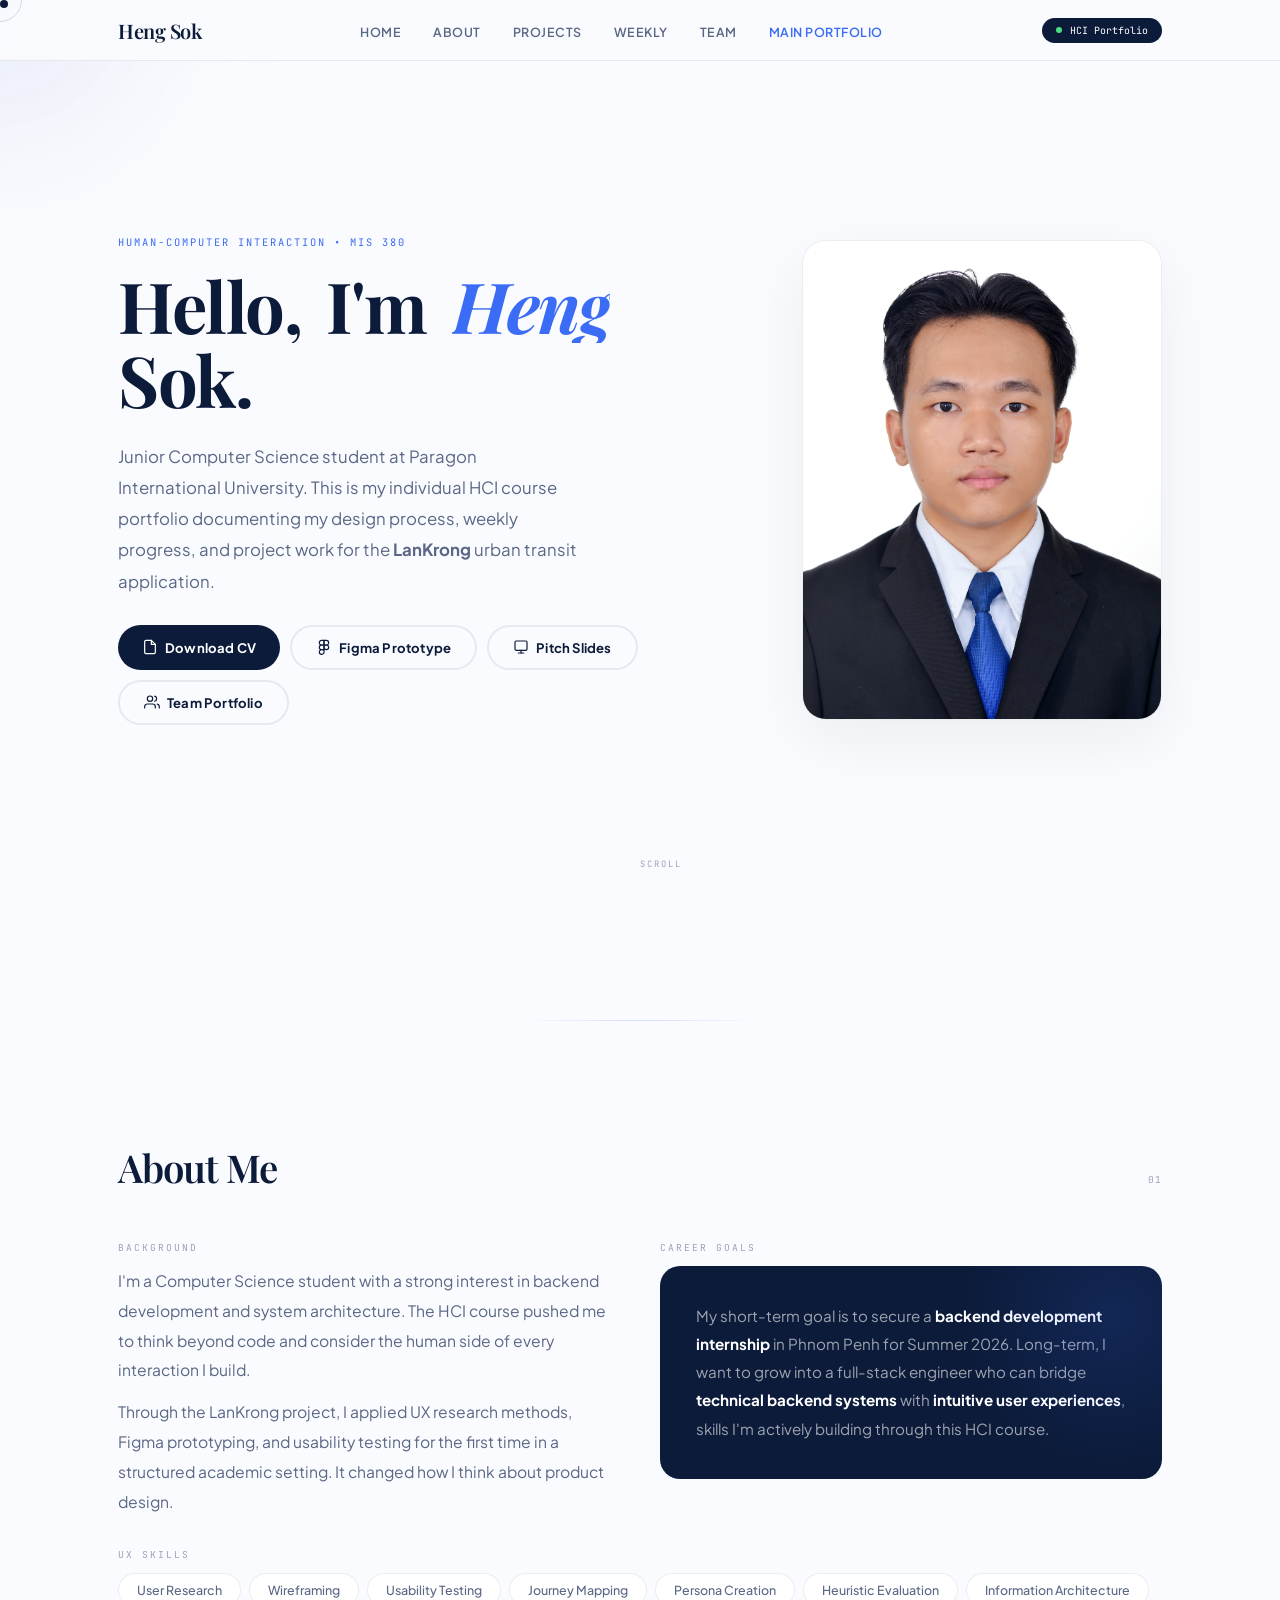
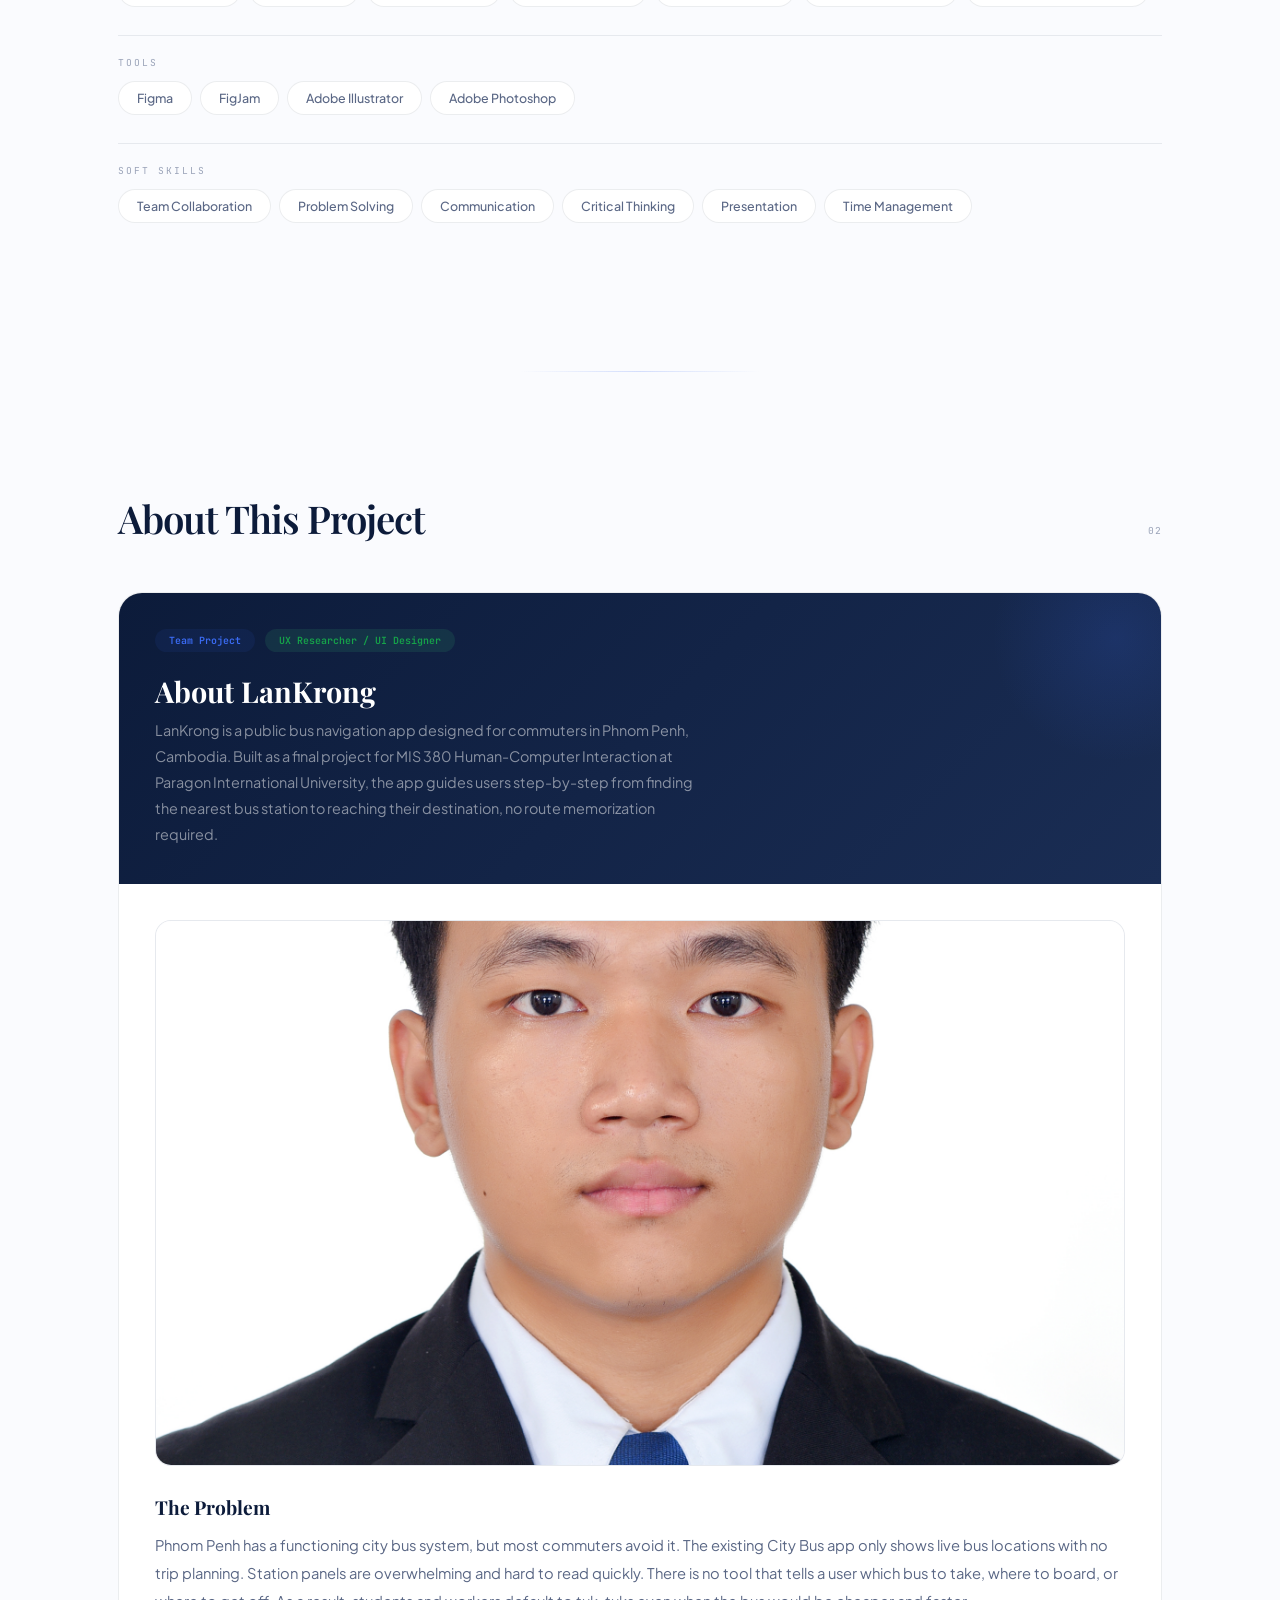
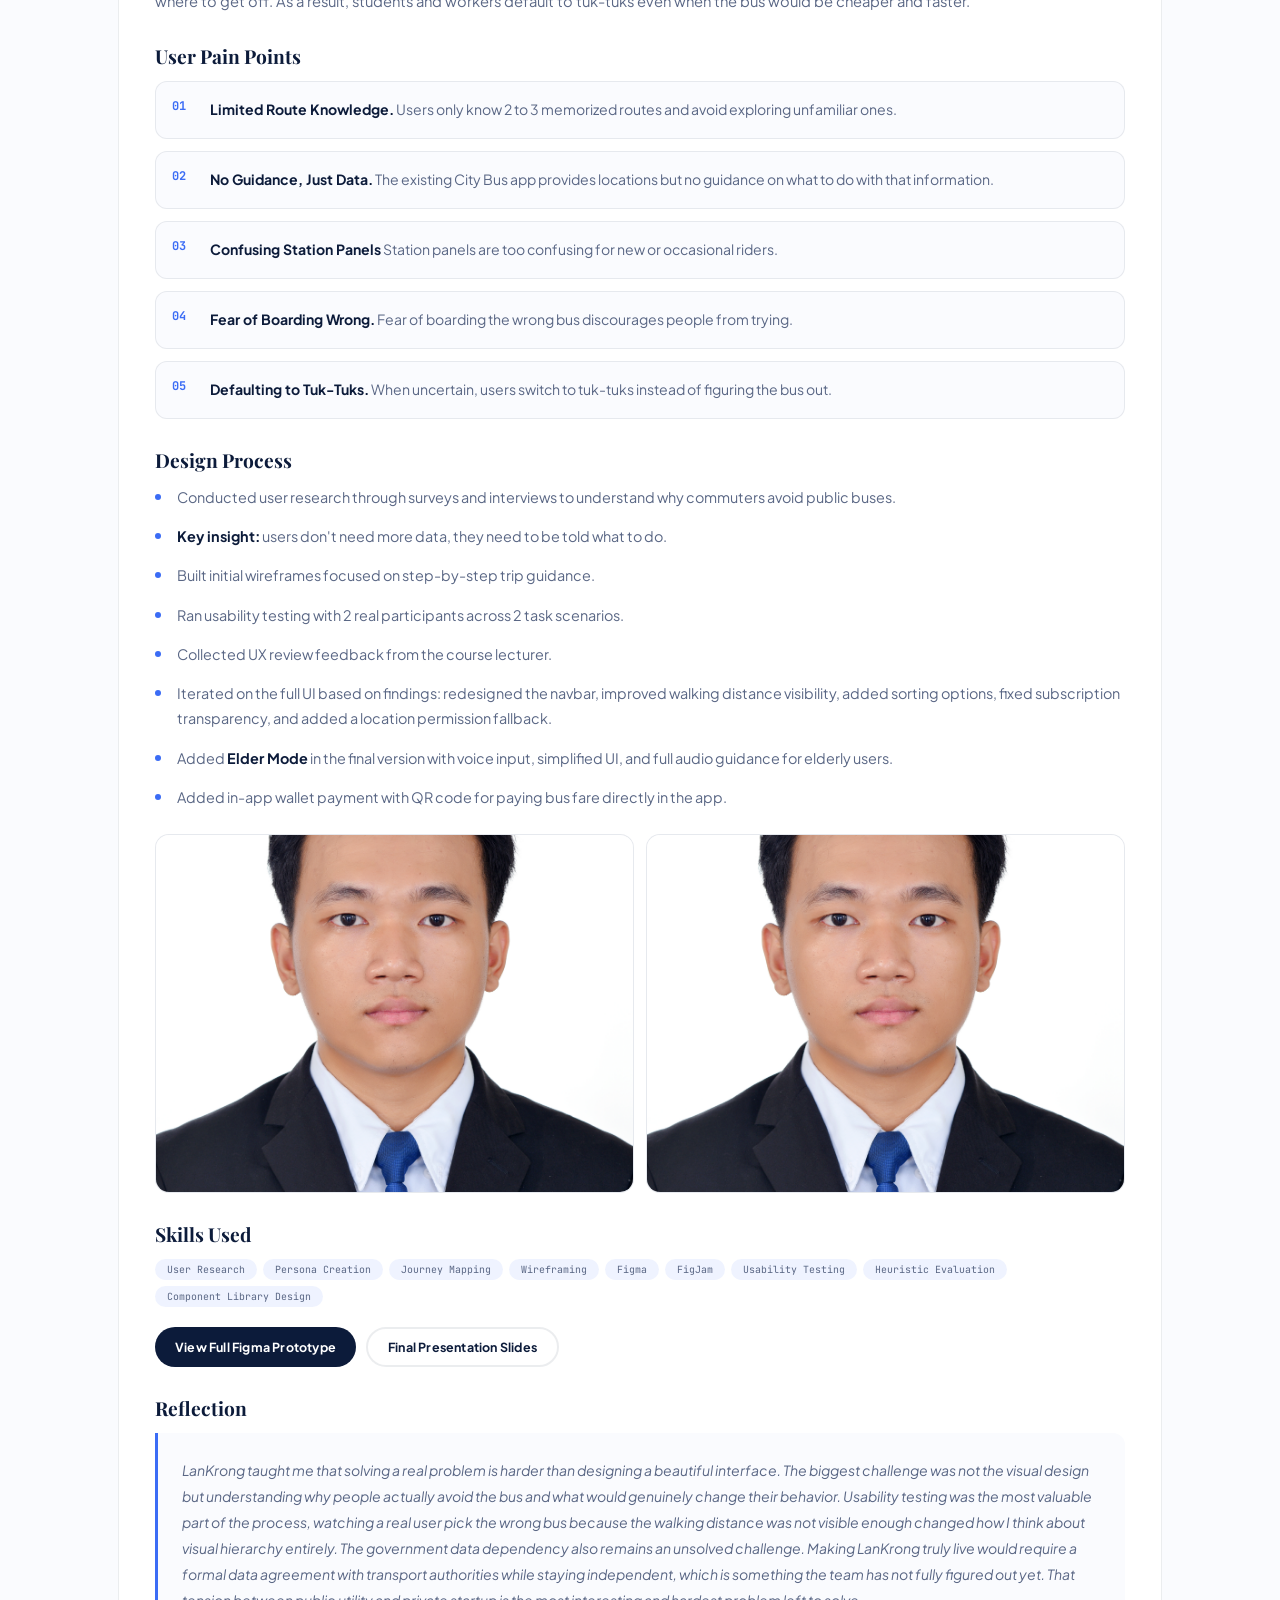
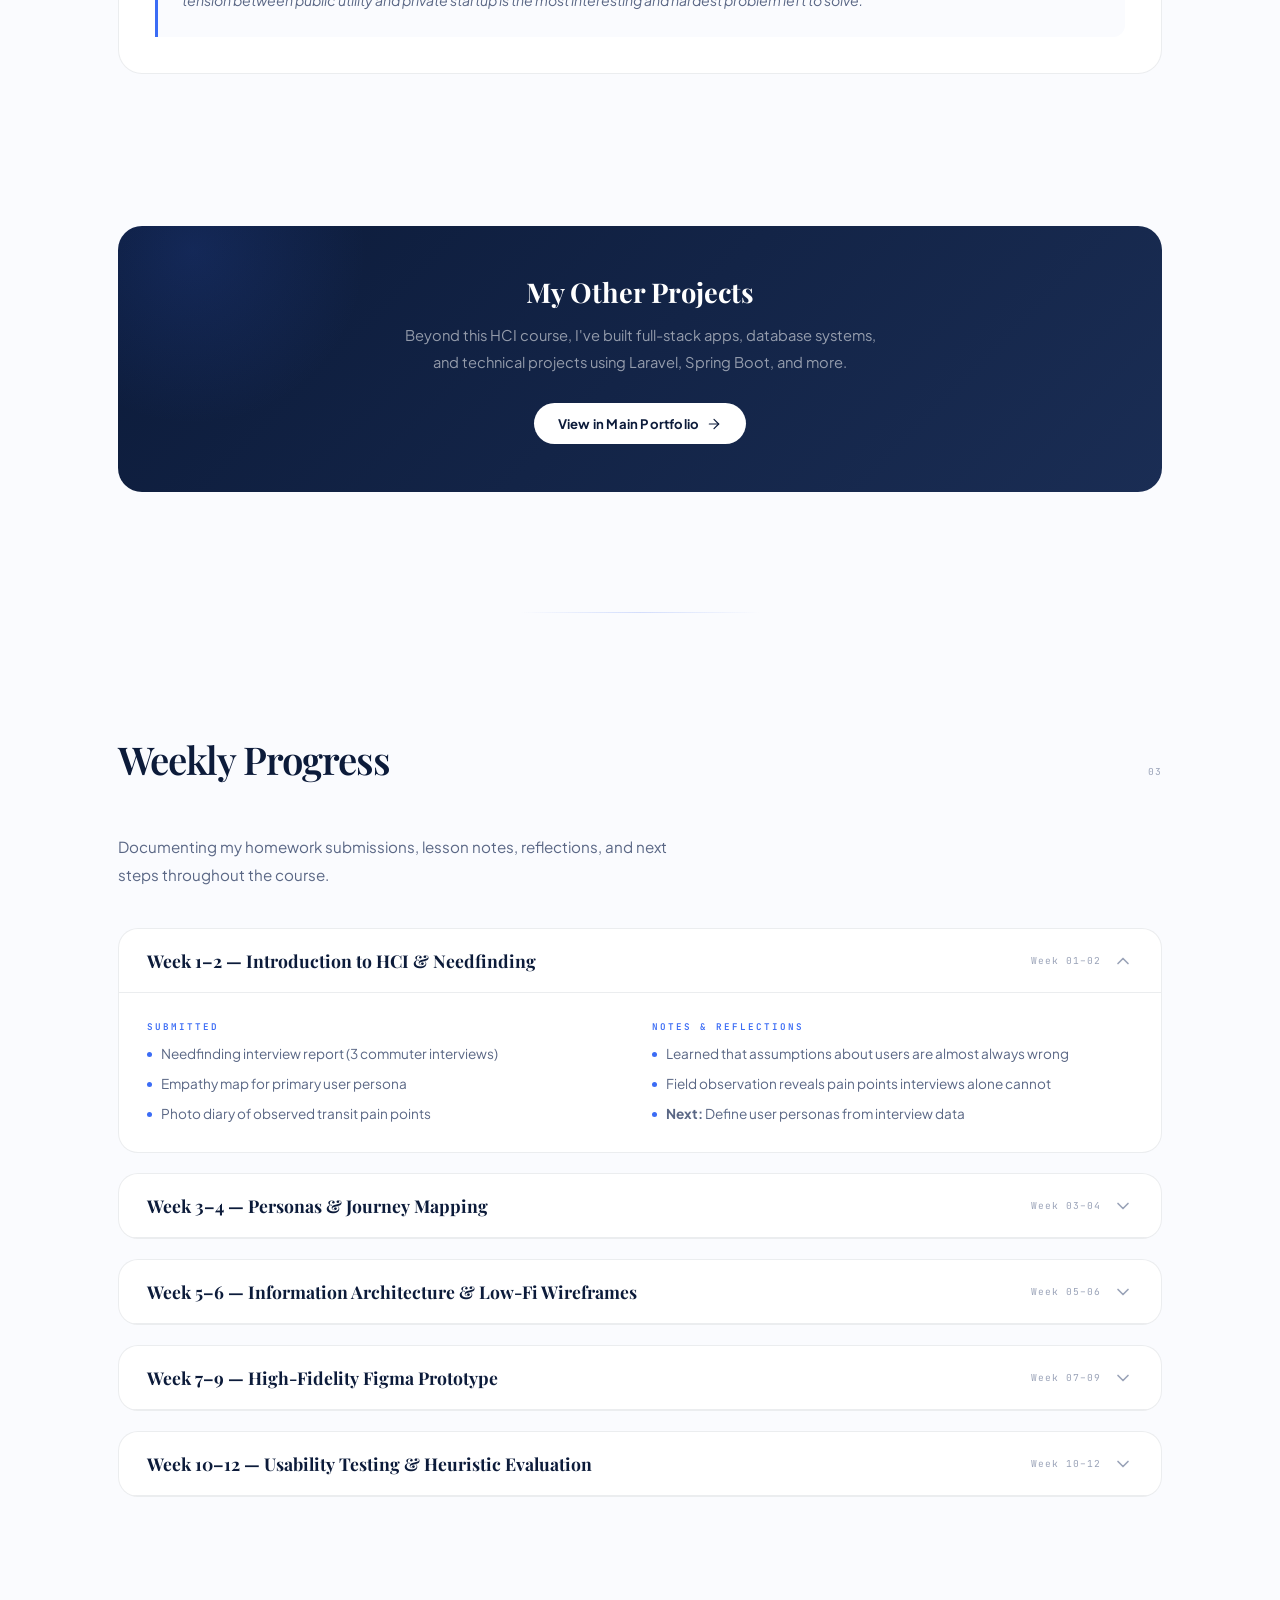
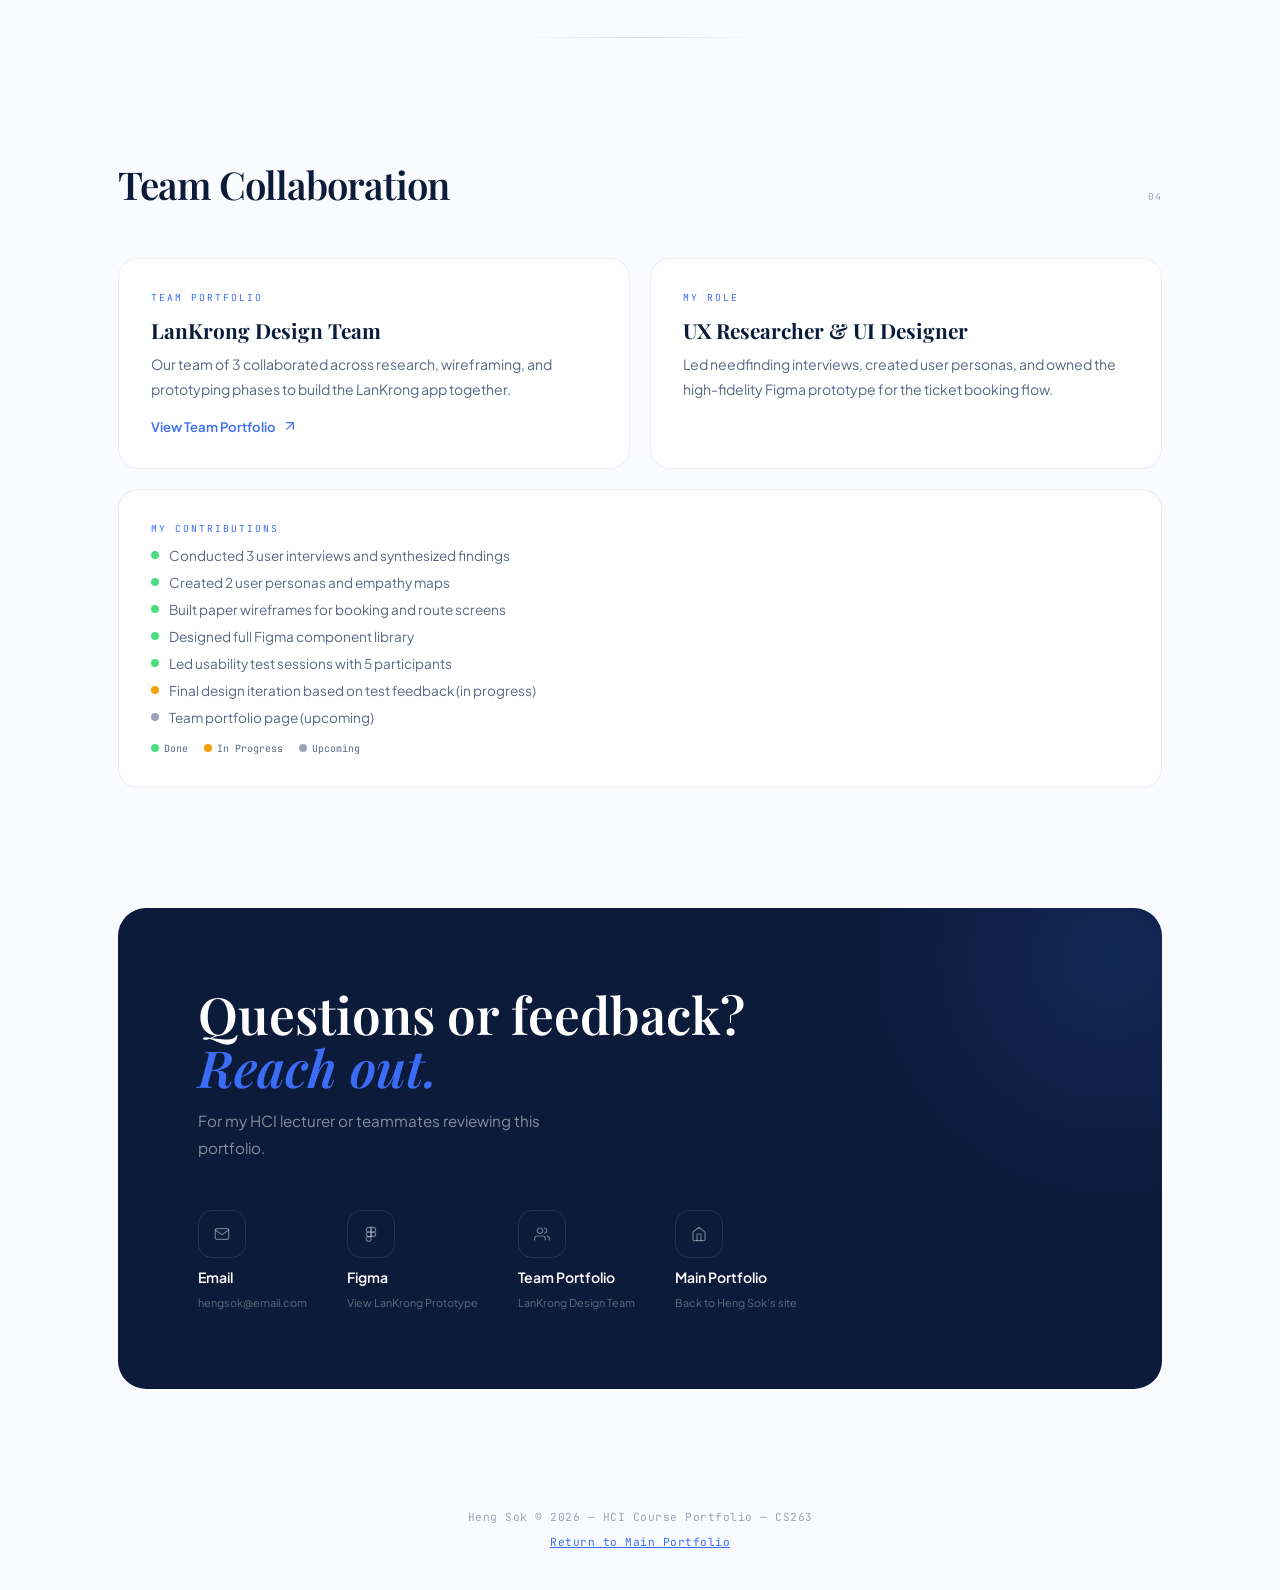
==== hci.html @ 817a111f "upgrade hci" ====
<!DOCTYPE html>
<html lang="en">
<head>
  <meta charset="UTF-8">
  <meta name="viewport" content="width=device-width, initial-scale=1.0">
  <title>HCI Portfolio - Heng Sok</title>
  <link href="https://fonts.googleapis.com/css2?family=Plus+Jakarta+Sans:ital,wght@0,300;0,400;0,500;0,600;0,700;0,800&family=Playfair+Display:ital,wght@0,400;0,500;0,600;0,700;1,400;1,500&family=JetBrains+Mono:wght@400;500&display=swap" rel="stylesheet">
  <link rel="stylesheet" href="style.css">
</head>
<body>

  <div class="cur" id="cur"></div>
  <div class="cur-r" id="ring"></div>
  <div class="orb" id="orb"></div>
  <div class="orb2" id="orb2"></div>
  <div class="prog" id="prog"></div>

  <nav id="nav">
    <div class="nav-inner">
      <a href="index.html" class="logo">Heng Sok</a>
      <ul class="nav-links">
        <li><a href="#hci-home">Home</a></li>
        <li><a href="#hci-about">About</a></li>
        <li><a href="#hci-projects">Projects</a></li>
        <li><a href="#hci-weekly">Weekly</a></li>
        <li><a href="#hci-team">Team</a></li>
        <li><a href="index.html" style="color:var(--blue)">Main Portfolio</a></li>
      </ul>
      <div class="nav-badge"><span class="nav-dot"></span>HCI Portfolio</div>
    </div>
  </nav>

  <div class="wrap">

    <!-- HOME -->
    <section class="hero" id="hci-home">
      <div class="hero-grid">
        <div>
          <div class="hero-pre"><span>Human-Computer Interaction &bull; MIS 380</span></div>
          <h1>
            <span class="w"><span>Hello,</span></span>
            <span class="w"><span>I'm</span></span>
            <span class="w"><span class="it">Heng</span></span>
            <span class="w"><span>Sok.</span></span>
          </h1>
          <p class="hero-desc">Junior Computer Science student at Paragon International University. This is my individual HCI course portfolio documenting my design process, weekly progress, and project work for the <strong>LanKrong</strong> urban transit application.</p>
          <div class="hci-hero-links">
            <a href="#" class="hci-link-btn hci-link-primary">
              <svg class="ic" viewBox="0 0 24 24"><path d="M14 2H6a2 2 0 00-2 2v16a2 2 0 002 2h12a2 2 0 002-2V8z"/><polyline points="14 2 14 8 20 8"/></svg>
              Download CV
            </a>
            <a href="https://www.figma.com/proto/M7PWuujDWmrPYKmBRuJe3l/Official-Bus-App-Final?node-id=8051-1288" target="_blank" class="hci-link-btn hci-link-secondary">
              <svg class="ic" viewBox="0 0 24 24"><path d="M5 5.5A3.5 3.5 0 0 1 8.5 2H12v7H8.5A3.5 3.5 0 0 1 5 5.5z"/><path d="M12 2h3.5a3.5 3.5 0 1 1 0 7H12V2z"/><path d="M12 12.5a3.5 3.5 0 1 1 7 0 3.5 3.5 0 1 1-7 0z"/><path d="M5 19.5A3.5 3.5 0 0 1 8.5 16H12v3.5a3.5 3.5 0 1 1-7 0z"/><path d="M5 12.5A3.5 3.5 0 0 1 8.5 9H12v7H8.5A3.5 3.5 0 0 1 5 12.5z"/></svg>
              Figma Prototype
            </a>
            <a href="https://canva.link/axgbgduuzl71n3y" target="_blank" class="hci-link-btn hci-link-secondary">
              <svg class="ic" viewBox="0 0 24 24"><rect x="3" y="3" width="18" height="14" rx="2"/><path d="M8 21h8"/><path d="M12 17v4"/></svg>
              Pitch Slides
            </a>
            <a href="https://app.notion.com/p/Team-Portfolio-LanKrong-Group-6-4a342ea7930182a097a70139fb93da57?source=copy_link" target="_blank" class="hci-link-btn hci-link-secondary">
              <svg class="ic" viewBox="0 0 24 24"><path d="M17 21v-2a4 4 0 00-4-4H5a4 4 0 00-4 4v2"/><circle cx="9" cy="7" r="4"/><path d="M23 21v-2a4 4 0 00-3-3.87"/><path d="M16 3.13a4 4 0 010 7.75"/></svg>
              Team Portfolio
            </a>
          </div>
        </div>
        <div class="hero-photo">
          <img src="images/profile.jpg" alt="Heng Sok" class="photo-fit">
        </div>
      </div>
      <div class="scroll-cue"><div class="scroll-arrow"></div><span>scroll</span></div>
    </section>

    <div class="spacer"></div><div class="glow-divider"></div><div class="spacer"></div>

    <!-- ABOUT ME -->
    <section id="hci-about">
      <div class="s-head reveal"><h2>About Me</h2><span class="n">01</span></div>

      <div style="display:grid;grid-template-columns:1fr 1fr;gap:40px;margin-bottom:32px">
        <div class="reveal">
          <div class="hci-skill-label">Background</div>
          <p style="font-size:0.98rem;color:var(--mid);line-height:1.9;margin-bottom:12px">I'm a Computer Science student with a strong interest in backend development and system architecture. The HCI course pushed me to think beyond code and consider the human side of every interaction I build.</p>
          <p style="font-size:0.98rem;color:var(--mid);line-height:1.9">Through the LanKrong project, I applied UX research methods, Figma prototyping, and usability testing for the first time in a structured academic setting. It changed how I think about product design.</p>
        </div>
        <div class="reveal reveal-d1">
          <div class="hci-skill-label">Career Goals</div>
          <div class="goal-card">
            <p>My short-term goal is to secure a <strong>backend development internship</strong> in Phnom Penh for Summer 2026. Long-term, I want to grow into a full-stack engineer who can bridge <strong>technical backend systems</strong> with <strong>intuitive user experiences</strong>, skills I'm actively building through this HCI course.</p>
          </div>
        </div>
      </div>

      <div class="reveal">
        <div class="hci-skill-group">
          <div class="hci-skill-label">UX Skills</div>
          <div class="hci-skill-pills">
            <span class="hci-pill">User Research</span>
            <span class="hci-pill">Wireframing</span>
            <span class="hci-pill">Usability Testing</span>
            <span class="hci-pill">Journey Mapping</span>
            <span class="hci-pill">Persona Creation</span>
            <span class="hci-pill">Heuristic Evaluation</span>
            <span class="hci-pill">Information Architecture</span>
          </div>
        </div>
        <div style="height:1px;background:var(--line);margin:20px 0"></div>
        <div class="hci-skill-group">
          <div class="hci-skill-label">Tools</div>
          <div class="hci-skill-pills">
            <span class="hci-pill">Figma</span>
            <span class="hci-pill">FigJam</span>
            <span class="hci-pill">Adobe Illustrator</span>
            <span class="hci-pill">Adobe Photoshop</span>
          </div>
        </div>
        <div style="height:1px;background:var(--line);margin:20px 0"></div>
        <div class="hci-skill-group">
          <div class="hci-skill-label">Soft Skills</div>
          <div class="hci-skill-pills">
            <span class="hci-pill">Team Collaboration</span>
            <span class="hci-pill">Problem Solving</span>
            <span class="hci-pill">Communication</span>
            <span class="hci-pill">Critical Thinking</span>
            <span class="hci-pill">Presentation</span>
            <span class="hci-pill">Time Management</span>
          </div>
        </div>
      </div>
    </section>

    <div class="spacer"></div><div class="glow-divider"></div><div class="spacer"></div>

    <!-- PROJECTS -->
    <section id="hci-projects">
      <div class="s-head reveal"><h2>About This Project</h2><span class="n">02</span></div>

      <div class="proj-hci reveal">
        <div class="proj-hci-header">
          <div class="proj-hci-meta">
            <span class="proj-hci-tag tag-type">Team Project</span>
            <span class="proj-hci-tag tag-role">UX Researcher / UI Designer</span>
          </div>
          <h3 class="proj-hci-title">About LanKrong</h3>
          <p class="proj-hci-sub">LanKrong is a public bus navigation app designed for commuters in Phnom Penh, Cambodia. Built as a final project for MIS 380 Human-Computer Interaction at Paragon International University, the app guides users step-by-step from finding the nearest bus station to reaching their destination, no route memorization required.</p>
        </div>

        <div class="proj-hci-body">

          <div class="proj-hci-figma" data-tilt>
            <img src="images/profile.jpg" alt="LanKrong Figma Prototype" class="photo-fit">
          </div>

          <h4 class="proj-hci-h4">The Problem</h4>
          <p class="proj-hci-desc">Phnom Penh has a functioning city bus system, but most commuters avoid it. The existing City Bus app only shows live bus locations with no trip planning. Station panels are overwhelming and hard to read quickly. There is no tool that tells a user which bus to take, where to board, or where to get off. As a result, students and workers default to tuk-tuks even when the bus would be cheaper and faster.</p>

          <h4 class="proj-hci-h4">User Pain Points</h4>
          <div class="pain-point-list">
            <div class="pain-point">
              <span class="pain-point-num">01</span>
              <p><strong>Limited Route Knowledge.</strong> Users only know 2 to 3 memorized routes and avoid exploring unfamiliar ones.</p>
            </div>
            <div class="pain-point">
              <span class="pain-point-num">02</span>
              <p><strong>No Guidance, Just Data.</strong> The existing City Bus app provides locations but no guidance on what to do with that information.</p>
            </div>
            <div class="pain-point">
              <span class="pain-point-num">03</span>
              <p><strong>Confusing Station Panels</strong> Station panels are too confusing for new or occasional riders.</p>
            </div>
            <div class="pain-point">
              <span class="pain-point-num">04</span>
              <p><strong>Fear of Boarding Wrong.</strong> Fear of boarding the wrong bus discourages people from trying.</p>
            </div>
            <div class="pain-point">
              <span class="pain-point-num">05</span>
              <p><strong>Defaulting to Tuk-Tuks.</strong> When uncertain, users switch to tuk-tuks instead of figuring the bus out.</p>
            </div>
          </div>

          <h4 class="proj-hci-h4">Design Process</h4>
          <ul class="process-list">
            <li>Conducted user research through surveys and interviews to understand why commuters avoid public buses.</li>
            <li><strong>Key insight:</strong> users don't need more data, they need to be told what to do.</li>
            <li>Built initial wireframes focused on step-by-step trip guidance.</li>
            <li>Ran usability testing with 2 real participants across 2 task scenarios.</li>
            <li>Collected UX review feedback from the course lecturer.</li>
            <li>Iterated on the full UI based on findings: redesigned the navbar, improved walking distance visibility, added sorting options, fixed subscription transparency, and added a location permission fallback.</li>
            <li>Added <strong>Elder Mode</strong> in the final version with voice input, simplified UI, and full audio guidance for elderly users.</li>
            <li>Added in-app wallet payment with QR code for paying bus fare directly in the app.</li>
          </ul>

          <div class="proj-img-grid">
            <div class="proj-img-box" data-tilt>
              <img src="images/profile.jpg" alt="Wireframe sketches" class="photo-fit">
            </div>
            <div class="proj-img-box" data-tilt>
              <img src="images/profile.jpg" alt="Usability testing session" class="photo-fit">
            </div>
          </div>

          <h4 class="proj-hci-h4">Skills Used</h4>
          <div class="proj-hci-skills">
            <span class="proj-hci-skill">User Research</span>
            <span class="proj-hci-skill">Persona Creation</span>
            <span class="proj-hci-skill">Journey Mapping</span>
            <span class="proj-hci-skill">Wireframing</span>
            <span class="proj-hci-skill">Figma</span>
            <span class="proj-hci-skill">FigJam</span>
            <span class="proj-hci-skill">Usability Testing</span>
            <span class="proj-hci-skill">Heuristic Evaluation</span>
            <span class="proj-hci-skill">Component Library Design</span>
          </div>

          <div style="display:flex;gap:10px;margin-bottom:24px">
            <a href="https://www.figma.com/proto/M7PWuujDWmrPYKmBRuJe3l/Official-Bus-App-Final?node-id=8051-1288" target="_blank" class="hci-link-btn hci-link-primary hci-link-small">View Full Figma Prototype</a>
            <a href="https://www.canva.com/design/DAHRBZ5xpRo/l2X6SIDTZW6U62cYfmMo3Q/edit" target="_blank" class="hci-link-btn hci-link-secondary hci-link-small">Final Presentation Slides</a>
          </div>

          <h4 class="proj-hci-h4">Reflection</h4>
          <div class="reflection-block">
            LanKrong taught me that solving a real problem is harder than designing a beautiful interface. The biggest challenge was not the visual design but understanding why people actually avoid the bus and what would genuinely change their behavior. Usability testing was the most valuable part of the process, watching a real user pick the wrong bus because the walking distance was not visible enough changed how I think about visual hierarchy entirely. The government data dependency also remains an unsolved challenge. Making LanKrong truly live would require a formal data agreement with transport authorities while staying independent, which is something the team has not fully figured out yet. That tension between public utility and private startup is the most interesting and hardest problem left to solve.
          </div>

        </div>
      </div>
    </section>

    <div class="spacer"></div>

    <!-- OTHER PROJECTS -->
    <div class="other-proj-card reveal">
      <h3>My Other Projects</h3>
      <p>Beyond this HCI course, I've built full-stack apps, database systems, and technical projects using Laravel, Spring Boot, and more.</p>
      <a href="index.html#projects" class="hci-link-btn hci-link-primary" style="background:#fff;color:var(--navy)">
        View in Main Portfolio
        <svg class="ic" viewBox="0 0 24 24"><line x1="5" y1="12" x2="19" y2="12"/><polyline points="12 5 19 12 12 19"/></svg>
      </a>
    </div>

    <div class="spacer"></div><div class="glow-divider"></div><div class="spacer"></div>

    <!-- WEEKLY PROGRESS -->
    <section id="hci-weekly">
      <div class="s-head reveal"><h2>Weekly Progress</h2><span class="n">03</span></div>
      <p class="reveal" style="font-size:0.95rem;color:var(--mid);margin-bottom:40px;max-width:560px;line-height:1.8">Documenting my homework submissions, lesson notes, reflections, and next steps throughout the course.</p>

      <div class="reveal">

        <div class="week-block open">
          <div class="week-header" onclick="toggleWeek(this)">
            <h4>Week 1&ndash;2 &mdash; Introduction to HCI & Needfinding</h4>
            <div style="display:flex;align-items:center;gap:12px">
              <span class="week-date">Week 01&ndash;02</span>
              <svg class="week-arrow" viewBox="0 0 24 24"><polyline points="6 9 12 15 18 9"/></svg>
            </div>
          </div>
          <div class="week-body">
            <div class="week-col">
              <div class="week-col-label">Submitted</div>
              <ul>
                <li>Needfinding interview report (3 commuter interviews)</li>
                <li>Empathy map for primary user persona</li>
                <li>Photo diary of observed transit pain points</li>
              </ul>
            </div>
            <div class="week-col">
              <div class="week-col-label">Notes & Reflections</div>
              <ul>
                <li>Learned that assumptions about users are almost always wrong</li>
                <li>Field observation reveals pain points interviews alone cannot</li>
                <li><strong>Next:</strong> Define user personas from interview data</li>
              </ul>
            </div>
          </div>
        </div>

        <div class="week-block">
          <div class="week-header" onclick="toggleWeek(this)">
            <h4>Week 3&ndash;4 &mdash; Personas & Journey Mapping</h4>
            <div style="display:flex;align-items:center;gap:12px">
              <span class="week-date">Week 03&ndash;04</span>
              <svg class="week-arrow" viewBox="0 0 24 24"><polyline points="6 9 12 15 18 9"/></svg>
            </div>
          </div>
          <div class="week-body">
            <div class="week-col">
              <div class="week-col-label">Submitted</div>
              <ul>
                <li>Two detailed user personas with goals and frustrations</li>
                <li>Customer journey map for primary persona</li>
                <li>Problem statement document</li>
              </ul>
            </div>
            <div class="week-col">
              <div class="week-col-label">Notes & Reflections</div>
              <ul>
                <li>Journey maps reveal emotional highs and lows we normally skip over</li>
                <li>Writing a clear problem statement forced me to narrow scope</li>
                <li><strong>Next:</strong> Begin information architecture and sitemap</li>
              </ul>
            </div>
          </div>
        </div>

        <div class="week-block">
          <div class="week-header" onclick="toggleWeek(this)">
            <h4>Week 5&ndash;6 &mdash; Information Architecture & Low-Fi Wireframes</h4>
            <div style="display:flex;align-items:center;gap:12px">
              <span class="week-date">Week 05&ndash;06</span>
              <svg class="week-arrow" viewBox="0 0 24 24"><polyline points="6 9 12 15 18 9"/></svg>
            </div>
          </div>
          <div class="week-body">
            <div class="week-col">
              <div class="week-col-label">Submitted</div>
              <ul>
                <li>App sitemap and navigation structure</li>
                <li>Paper wireframes for 6 key screens</li>
                <li>Annotated wireframe walkthrough document</li>
              </ul>
            </div>
            <div class="week-col">
              <div class="week-col-label">Notes & Reflections</div>
              <ul>
                <li>Paper wireframes are faster to iterate than digital, do this first</li>
                <li>Navigation depth beyond 3 levels confused test participants</li>
                <li><strong>Question:</strong> How do we decide when low-fi is ready for high-fi?</li>
                <li><strong>Next:</strong> Transfer to Figma and build component library</li>
              </ul>
            </div>
          </div>
        </div>

        <div class="week-block">
          <div class="week-header" onclick="toggleWeek(this)">
            <h4>Week 7&ndash;9 &mdash; High-Fidelity Figma Prototype</h4>
            <div style="display:flex;align-items:center;gap:12px">
              <span class="week-date">Week 07&ndash;09</span>
              <svg class="week-arrow" viewBox="0 0 24 24"><polyline points="6 9 12 15 18 9"/></svg>
            </div>
          </div>
          <div class="week-body">
            <div class="week-col">
              <div class="week-col-label">Submitted</div>
              <ul>
                <li>Full Figma component library (buttons, inputs, cards, nav)</li>
                <li>High-fidelity prototype with interactive flows</li>
                <li>Design token documentation (colors, typography, spacing)</li>
              </ul>
            </div>
            <div class="week-col">
              <div class="week-col-label">Notes & Reflections</div>
              <ul>
                <li>Consistent spacing using an 8pt grid made everything cleaner</li>
                <li>Auto layout in Figma saved hours of manual resizing</li>
                <li>Accessibility contrast ratios matter more than I initially thought</li>
                <li><strong>Next:</strong> Recruit participants for usability testing</li>
              </ul>
            </div>
          </div>
        </div>

        <div class="week-block">
          <div class="week-header" onclick="toggleWeek(this)">
            <h4>Week 10&ndash;12 &mdash; Usability Testing & Heuristic Evaluation</h4>
            <div style="display:flex;align-items:center;gap:12px">
              <span class="week-date">Week 10&ndash;12</span>
              <svg class="week-arrow" viewBox="0 0 24 24"><polyline points="6 9 12 15 18 9"/></svg>
            </div>
          </div>
          <div class="week-body">
            <div class="week-col">
              <div class="week-col-label">Submitted</div>
              <ul>
                <li>Usability test scripts and task scenarios</li>
                <li>Test results report (5 participants, 3 tasks each)</li>
                <li>Heuristic evaluation against Nielsen's 10 principles</li>
                <li>Iterated prototype v2 with fixes applied</li>
              </ul>
            </div>
            <div class="week-col">
              <div class="week-col-label">Notes & Reflections</div>
              <ul>
                <li>Users struggled with the ticket confirmation screen, fixed visibility of system status</li>
                <li>Think-aloud protocol gives richer data than post-task surveys alone</li>
                <li>5 users is enough to catch 85% of usability issues (Nielsen's rule)</li>
                <li><strong>Next:</strong> Final presentation and portfolio submission</li>
              </ul>
            </div>
          </div>
        </div>

      </div>
    </section>

    <div class="spacer"></div><div class="glow-divider"></div><div class="spacer"></div>

    <!-- TEAM COLLABORATION -->
    <section id="hci-team">
      <div class="s-head reveal"><h2>Team Collaboration</h2><span class="n">04</span></div>

      <div class="team-grid reveal">

        <div class="team-card">
          <div class="hci-skill-label" style="color:var(--blue)">Team Portfolio</div>
          <h3>LanKrong Design Team</h3>
          <p>Our team of 3 collaborated across research, wireframing, and prototyping phases to build the LanKrong app together.</p>
          <a href="#" target="_blank" class="team-link">
            View Team Portfolio
            <svg class="ic" viewBox="0 0 24 24"><line x1="7" y1="17" x2="17" y2="7"/><polyline points="7 7 17 7 17 17"/></svg>
          </a>
        </div>

        <div class="team-card">
          <div class="hci-skill-label" style="color:var(--blue)">My Role</div>
          <h3>UX Researcher & UI Designer</h3>
          <p>Led needfinding interviews, created user personas, and owned the high-fidelity Figma prototype for the ticket booking flow.</p>
        </div>

        <div class="team-card" style="grid-column:1/-1">
          <div class="hci-skill-label" style="color:var(--blue)">My Contributions</div>
          <div class="contrib-list">
            <div class="contrib-item"><span class="contrib-dot contrib-done"></span>Conducted 3 user interviews and synthesized findings</div>
            <div class="contrib-item"><span class="contrib-dot contrib-done"></span>Created 2 user personas and empathy maps</div>
            <div class="contrib-item"><span class="contrib-dot contrib-done"></span>Built paper wireframes for booking and route screens</div>
            <div class="contrib-item"><span class="contrib-dot contrib-done"></span>Designed full Figma component library</div>
            <div class="contrib-item"><span class="contrib-dot contrib-done"></span>Led usability test sessions with 5 participants</div>
            <div class="contrib-item"><span class="contrib-dot contrib-progress"></span>Final design iteration based on test feedback (in progress)</div>
            <div class="contrib-item"><span class="contrib-dot contrib-upcoming"></span>Team portfolio page (upcoming)</div>
          </div>
          <div class="legend-row">
            <span class="legend-item"><span class="legend-dot" style="background:#4ade80"></span>Done</span>
            <span class="legend-item"><span class="legend-dot" style="background:#f59e0b"></span>In Progress</span>
            <span class="legend-item"><span class="legend-dot" style="background:var(--dim)"></span>Upcoming</span>
          </div>
        </div>

      </div>
    </section>

    <div class="contact-section reveal" style="margin-top:120px">
      <h2 class="contact-h">Questions or feedback?<br><span class="it-w">Reach out.</span></h2>
      <p class="contact-sub">For my HCI lecturer or teammates reviewing this portfolio.</p>
      <div class="contact-row">
        <a href="mailto:hengsok@email.com" class="contact-item">
          <div class="c-ic"><svg class="ic" viewBox="0 0 24 24"><path d="M4 4h16c1.1 0 2 .9 2 2v12c0 1.1-.9 2-2 2H4c-1.1 0-2-.9-2-2V6c0-1.1.9-2 2-2z"/><polyline points="22,6 12,13 2,6"/></svg></div>
          <h4>Email</h4>
          <p>hengsok@email.com</p>
        </a>
        <a href="#" target="_blank" class="contact-item">
          <div class="c-ic"><svg class="ic" viewBox="0 0 24 24"><path d="M5 5.5A3.5 3.5 0 0 1 8.5 2H12v7H8.5A3.5 3.5 0 0 1 5 5.5z"/><path d="M12 2h3.5a3.5 3.5 0 1 1 0 7H12V2z"/><path d="M12 12.5a3.5 3.5 0 1 1 7 0 3.5 3.5 0 1 1-7 0z"/><path d="M5 19.5A3.5 3.5 0 0 1 8.5 16H12v3.5a3.5 3.5 0 1 1-7 0z"/><path d="M5 12.5A3.5 3.5 0 0 1 8.5 9H12v7H8.5A3.5 3.5 0 0 1 5 12.5z"/></svg></div>
          <h4>Figma</h4>
          <p>View LanKrong Prototype</p>
        </a>
        <a href="#hci-team" class="contact-item">
          <div class="c-ic"><svg class="ic" viewBox="0 0 24 24"><path d="M17 21v-2a4 4 0 00-4-4H5a4 4 0 00-4 4v2"/><circle cx="9" cy="7" r="4"/><path d="M23 21v-2a4 4 0 00-3-3.87"/><path d="M16 3.13a4 4 0 010 7.75"/></svg></div>
          <h4>Team Portfolio</h4>
          <p>LanKrong Design Team</p>
        </a>
        <a href="index.html" class="contact-item">
          <div class="c-ic"><svg class="ic" viewBox="0 0 24 24"><path d="M3 9l9-7 9 7v11a2 2 0 01-2 2H5a2 2 0 01-2-2z"/><polyline points="9 22 9 12 15 12 15 22"/></svg></div>
          <h4>Main Portfolio</h4>
          <p>Back to Heng Sok's site</p>
        </a>
      </div>
    </div>

    <footer style="margin-top:60px">
      <p style="margin-bottom:8px">Heng Sok &copy; 2026 &mdash; HCI Course Portfolio &mdash; CS263</p>
      <p><a href="index.html" style="color:var(--blue);text-decoration:underline">Return to Main Portfolio</a></p>
    </footer>

  </div>

  <script src="script.js"></script>
</body>
</html>
---- style.css ----
*{margin:0;padding:0;box-sizing:border-box}
:root{
  --bg:#fafbfe;
  --white:#ffffff;
  --navy:#0c1b3a;
  --navy-mid:#1a2d54;
  --navy-light:#2a4070;
  --blue:#3b6cf5;
  --blue-soft:rgba(59,108,245,0.08);
  --blue-glow:rgba(59,108,245,0.12);
  --text:#0c1b3a;
  --mid:#5a6785;
  --dim:#9aa3b8;
  --line:rgba(12,27,58,0.08);
  --line2:rgba(12,27,58,0.04);
  --display:'Playfair Display',serif;
  --sans:'Plus Jakarta Sans',sans-serif;
  --mono:'JetBrains Mono',monospace;
}
html{scroll-behavior:smooth}
body{background:var(--bg);color:var(--text);font-family:var(--sans);-webkit-font-smoothing:antialiased;overflow-x:hidden;cursor:none}
::selection{background:var(--navy);color:#fff}

.cur{position:fixed;width:8px;height:8px;background:var(--navy);border-radius:50%;pointer-events:none;z-index:9999;transition:transform 0.1s}
.cur-r{position:fixed;width:44px;height:44px;border:1.5px solid rgba(12,27,58,0.15);border-radius:50%;pointer-events:none;z-index:9998;transition:width 0.4s cubic-bezier(0.16,1,0.3,1),height 0.4s cubic-bezier(0.16,1,0.3,1),border-color 0.3s,background 0.3s}
.cur-r.h{width:72px;height:72px;border-color:rgba(59,108,245,0.3);background:rgba(59,108,245,0.04)}

.orb{position:fixed;width:500px;height:500px;border-radius:50%;background:radial-gradient(circle,rgba(59,108,245,0.06),transparent 70%);pointer-events:none;z-index:0;filter:blur(60px)}
.orb2{position:fixed;width:350px;height:350px;border-radius:50%;background:radial-gradient(circle,rgba(12,27,58,0.04),transparent 70%);pointer-events:none;z-index:0;filter:blur(50px)}

.prog{position:fixed;top:0;left:0;height:2px;background:linear-gradient(90deg,var(--navy),var(--blue));z-index:999;width:0}

.ic{width:16px;height:16px;stroke:currentColor;stroke-width:1.8;fill:none;stroke-linecap:round;stroke-linejoin:round;flex-shrink:0}

/* NAV */
nav{position:fixed;top:0;left:0;right:0;z-index:100;background:rgba(250,251,254,0.88);backdrop-filter:blur(20px);border-bottom:1px solid var(--line);transition:transform 0.4s cubic-bezier(0.16,1,0.3,1)}
nav.hide{transform:translateY(-100%)}
.nav-inner{max-width:1140px;margin:0 auto;padding:0 48px;height:60px;display:flex;align-items:center;justify-content:space-between}
.logo{font-family:var(--display);font-size:1.25rem;font-weight:600;color:var(--navy);letter-spacing:-0.5px;text-decoration:none}
.nav-links{display:flex;gap:32px;list-style:none}
.nav-links a{color:var(--mid);text-decoration:none;font-size:0.78rem;font-weight:600;transition:color 0.3s;position:relative;text-transform:uppercase;letter-spacing:0.5px}
.nav-links a::after{content:'';position:absolute;bottom:-4px;left:0;width:0;height:2px;background:var(--navy);transition:width 0.35s cubic-bezier(0.16,1,0.3,1)}
.nav-links a:hover{color:var(--navy)}
.nav-links a:hover::after{width:100%}
.nav-badge{font-family:var(--mono);font-size:0.62rem;color:var(--white);background:var(--navy);padding:6px 14px;border-radius:100px;display:flex;align-items:center;gap:8px}
.nav-dot{width:6px;height:6px;background:#4ade80;border-radius:50%;animation:pulse 2s infinite}
@keyframes pulse{0%,100%{opacity:1;box-shadow:0 0 0 0 rgba(74,222,128,0.4)}50%{opacity:0.5;box-shadow:0 0 0 4px rgba(74,222,128,0)}}

.wrap{max-width:1140px;margin:0 auto;padding:0 48px;position:relative;z-index:1}

/* HERO */
.hero{min-height:100vh;display:flex;align-items:center;padding-top:60px;position:relative}
.hero-grid{display:grid;grid-template-columns:1fr 360px;gap:80px;align-items:center;width:100%}
.hero-pre{font-family:var(--mono);font-size:0.65rem;color:var(--blue);letter-spacing:2px;text-transform:uppercase;margin-bottom:20px;overflow:hidden}
.hero-pre span{display:inline-block;transform:translateY(100%);animation:su 0.5s 0.3s forwards}
@keyframes su{to{transform:translateY(0)}}

.hero h1{font-family:var(--display);font-size:clamp(3rem,5.5vw,4.8rem);font-weight:700;line-height:1.05;letter-spacing:-1.5px;margin-bottom:24px;color:var(--navy)}
.hero h1 .w{display:inline-block;overflow:hidden;vertical-align:bottom;margin-right:0.15em}
.hero h1 .w span{display:inline-block;transform:translateY(120%) rotate(4deg);animation:wordIn 0.8s cubic-bezier(0.16,1,0.3,1) forwards}
@keyframes wordIn{to{transform:translateY(0) rotate(0)}}
.hero h1 .w:nth-child(1) span{animation-delay:0.05s}
.hero h1 .w:nth-child(2) span{animation-delay:0.13s}
.hero h1 .w:nth-child(3) span{animation-delay:0.21s}
.hero h1 .w:nth-child(4) span{animation-delay:0.29s}
.it{font-style:italic;color:var(--blue)}

.hero-desc{font-size:1.05rem;color:var(--mid);max-width:460px;line-height:1.85;opacity:0;animation:fu 0.8s 0.6s forwards}
.hero-btns{display:flex;gap:10px;margin-top:32px;opacity:0;animation:fu 0.8s 0.75s forwards}
@keyframes fu{from{opacity:0;transform:translateY(20px)}to{opacity:1;transform:translateY(0)}}

.btn{font-family:var(--sans);font-weight:700;font-size:0.82rem;padding:14px 32px;border-radius:50px;text-decoration:none;border:none;cursor:none;transition:all 0.4s cubic-bezier(0.16,1,0.3,1);display:inline-flex;align-items:center;gap:8px;letter-spacing:0.3px}
.btn-fill{background:var(--navy);color:#fff}
.btn-fill:hover{background:var(--blue);box-shadow:0 12px 40px rgba(59,108,245,0.25);transform:translateY(-3px) scale(1.03)}
.btn-ghost{color:var(--navy);border:2px solid var(--line)}
.btn-ghost:hover{border-color:var(--navy);transform:translateY(-3px) scale(1.03)}

.hero-photo{width:100%;aspect-ratio:3/4;background:var(--white);border-radius:24px;overflow:hidden;opacity:0;animation:fs 0.9s 0.4s forwards;border:1px solid var(--line);box-shadow:0 20px 60px rgba(12,27,58,0.06);position:relative;transition:all 0.5s cubic-bezier(0.16,1,0.3,1)}
.hero-photo:hover{transform:translateY(-6px);box-shadow:0 32px 80px rgba(12,27,58,0.1);border-color:rgba(59,108,245,0.2)}
.hero-photo:hover .photo-fit{transform:scale(1.04)}
@keyframes fs{from{opacity:0;transform:scale(0.92) translateY(20px)}to{opacity:1;transform:scale(1) translateY(0)}}

.scroll-cue{position:absolute;bottom:30px;left:50%;transform:translateX(-50%);display:flex;flex-direction:column;align-items:center;gap:8px;opacity:0;animation:fu 0.6s 2s forwards}
.scroll-cue span{font-family:var(--mono);font-size:0.55rem;color:var(--dim);letter-spacing:2px;text-transform:uppercase}
.scroll-arrow{width:1px;height:32px;position:relative;overflow:hidden}
.scroll-arrow::after{content:'';position:absolute;top:-32px;left:0;width:1px;height:32px;background:linear-gradient(to bottom,transparent,var(--navy));animation:drop 1.8s infinite}
@keyframes drop{0%{top:-32px}100%{top:32px}}

/* SECTIONS */
.spacer{height:120px}
.glow-divider{height:1px;background:linear-gradient(90deg,transparent,var(--blue),transparent);opacity:0.2;max-width:240px;margin:0 auto}

.s-head{display:flex;align-items:baseline;justify-content:space-between;margin-bottom:48px}
.s-head h2{font-family:var(--display);font-size:2.4rem;font-weight:600;letter-spacing:-1px;color:var(--navy)}
.s-head h3{font-family:var(--display);font-size:1.4rem;font-weight:600;color:var(--navy)}
.s-head .n{font-family:var(--mono);font-size:0.6rem;color:var(--dim);letter-spacing:1px}

.reveal{opacity:0;transform:translateY(44px);transition:all 0.9s cubic-bezier(0.16,1,0.3,1)}
.reveal.active{opacity:1;transform:translateY(0)}
.reveal-d1{transition-delay:0.12s}
.reveal-d2{transition-delay:0.24s}

/* ABOUT */
.about-cols{display:grid;grid-template-columns:1fr 1fr;gap:80px;margin-top:0}
.about-text p{font-size:1rem;color:var(--mid);line-height:1.95;margin-bottom:14px}
.about-text strong{color:var(--navy);font-weight:700}

/* EDUCATION */
.edu-grid{display:grid;grid-template-columns:repeat(2,1fr);gap:24px}
.edu-card{background:var(--white);border:1px solid var(--line);border-radius:20px;padding:32px;transition:all 0.5s cubic-bezier(0.16,1,0.3,1);position:relative;overflow:hidden}
.edu-card::before{content:'';position:absolute;inset:0;background:radial-gradient(circle at var(--mx,50%) var(--my,50%),rgba(59,108,245,0.04),transparent 60%);opacity:0;transition:opacity 0.4s;pointer-events:none}
.edu-card:hover::before{opacity:1}
.edu-card:hover{transform:translateY(-8px);border-color:var(--blue);box-shadow:0 24px 60px rgba(12,27,58,0.08)}
.edu-badge{font-family:var(--mono);font-size:0.62rem;color:var(--blue);background:var(--blue-soft);padding:6px 12px;border-radius:100px;display:inline-block;margin-bottom:16px;font-weight:600}
.edu-card h3{font-family:var(--display);font-size:1.3rem;color:var(--navy);margin-bottom:6px;transition:color 0.3s}
.edu-card:hover h3{color:var(--blue)}
.edu-card p{font-size:0.88rem;color:var(--mid);line-height:1.7}
.edu-score{margin-top:12px;font-family:var(--mono);font-size:0.75rem;color:var(--navy);font-weight:600}

/* SKILLS */
.skills-float{display:flex;flex-wrap:wrap;gap:10px;margin-top:20px}
.s-pill{font-family:var(--mono);font-size:0.72rem;padding:12px 26px;border-radius:50px;border:1.5px solid var(--line);color:var(--mid);transition:all 0.4s cubic-bezier(0.16,1,0.3,1);cursor:none;position:relative;overflow:hidden;background:var(--white)}
.s-pill::before{content:'';position:absolute;inset:0;background:radial-gradient(circle at var(--px,50%) var(--py,50%),rgba(59,108,245,0.1),transparent 55%);opacity:0;transition:opacity 0.35s;border-radius:50px;pointer-events:none}
.s-pill:hover::before{opacity:1}
.s-pill:hover{color:var(--navy);border-color:var(--blue);transform:translateY(-5px);box-shadow:0 12px 32px rgba(59,108,245,0.12)}

/* MIS CHALLENGE */
.mis-card{border-radius:28px;padding:56px;margin-bottom:60px;position:relative;overflow:hidden;transition:all 0.5s cubic-bezier(0.16,1,0.3,1);background:var(--navy)}
.mis-card:hover{transform:translateY(-4px);box-shadow:0 40px 80px rgba(12,27,58,0.25)}
.mis-card::before{content:'';position:absolute;top:-200px;right:-200px;width:500px;height:500px;border-radius:50%;background:radial-gradient(circle,rgba(250,197,21,0.08),transparent 70%);pointer-events:none}
.mis-card::after{content:'';position:absolute;bottom:-150px;left:-100px;width:350px;height:350px;border-radius:50%;background:radial-gradient(circle,rgba(59,108,245,0.08),transparent 70%);pointer-events:none}

.mis-tag{font-family:var(--mono);font-size:0.68rem;color:#1a1a1a;background:linear-gradient(135deg,#fac915,#f59e0b);padding:8px 18px;border-radius:100px;display:inline-flex;align-items:center;gap:6px;margin-bottom:24px;font-weight:700;letter-spacing:0.5px}

.mis-title{font-family:var(--display);font-size:2.4rem;font-weight:700;color:#fff;margin-bottom:12px;letter-spacing:-1px}

.mis-desc{max-width:620px;line-height:1.85;font-size:0.95rem;color:rgba(255,255,255,0.55);margin-bottom:28px}
.mis-desc strong{color:#fff}

.mis-links{display:flex;gap:10px;flex-wrap:wrap;margin-bottom:40px}
.mis-link-btn{display:inline-flex;align-items:center;gap:6px;padding:11px 22px;border-radius:50px;background:rgba(255,255,255,0.06);border:1px solid rgba(255,255,255,0.12);color:rgba(255,255,255,0.7);font-size:0.8rem;font-weight:600;text-decoration:none;transition:all 0.4s cubic-bezier(0.16,1,0.3,1);font-family:var(--sans)}
.mis-link-btn:hover{background:rgba(250,201,21,0.15);border-color:rgba(250,201,21,0.4);color:#fac915;transform:translateY(-3px)}

.mis-grid{display:grid;grid-template-columns:1.2fr 1fr;gap:12px}
.mis-team-img,.mis-app-img{width:100%;aspect-ratio:16/10;border-radius:16px;overflow:hidden;position:relative;border:1px solid rgba(255,255,255,0.08);transition:all 0.5s cubic-bezier(0.16,1,0.3,1)}
.mis-team-img:hover,.mis-app-img:hover{transform:scale(1.02);border-color:rgba(250,201,21,0.3);box-shadow:0 20px 50px rgba(0,0,0,0.4)}
.mis-team-img:hover .photo-fit,.mis-app-img:hover .photo-fit{transform:scale(1.06)}

/* PROJECTS */
.proj{background:var(--white);border:1px solid var(--line);border-radius:24px;padding:36px;margin-bottom:40px;transition:all 0.5s cubic-bezier(0.16,1,0.3,1);box-shadow:0 4px 20px rgba(12,27,58,0.02);position:relative;overflow:hidden}
.proj:last-child{margin-bottom:0}
.proj::before{content:'';position:absolute;inset:0;background:radial-gradient(800px circle at var(--mx,50%) var(--my,50%),rgba(59,108,245,0.03),transparent 40%);opacity:0;transition:opacity 0.5s;pointer-events:none}
.proj:hover::before{opacity:1}
.proj:hover{border-color:var(--blue);box-shadow:0 24px 60px rgba(12,27,58,0.1);transform:translateY(-6px)}

.proj-media{width:100%;aspect-ratio:16/9;background:var(--bg);border-radius:16px;overflow:hidden;margin-bottom:28px;position:relative;border:1px solid var(--line);transition:all 0.5s cubic-bezier(0.16,1,0.3,1)}
.proj-media::after{content:'';position:absolute;inset:0;border-radius:16px;background:radial-gradient(600px circle at var(--mx,50%) var(--my,50%),rgba(59,108,245,0.06),transparent 40%);opacity:0;transition:opacity 0.4s;pointer-events:none;z-index:1}
.proj-media:hover::after{opacity:1}
.proj:hover .proj-media{border-color:rgba(59,108,245,0.2);box-shadow:0 8px 30px rgba(12,27,58,0.06)}
.proj:hover .proj-media .photo-fit{transform:scale(1.05)}
.proj-media-placeholder{width:100%;height:100%;display:flex;flex-direction:column;align-items:center;justify-content:center;gap:8px;color:var(--dim);font-size:0.78rem}
.vis-ic{transition:transform 0.6s cubic-bezier(0.16,1,0.3,1)}
.proj:hover .vis-ic{transform:scale(1.2) rotate(-3deg)}

.proj-info{display:flex;gap:40px;align-items:flex-start}
.proj-info-main{flex:1}
.proj-info h3{font-family:var(--display);font-size:1.7rem;font-weight:600;margin-bottom:10px;letter-spacing:-0.5px;color:var(--navy);transition:color 0.3s}
.proj:hover .proj-info h3{color:var(--blue)}
.proj-info-main>p{font-size:0.92rem;color:var(--mid);line-height:1.85}
.proj-meta{display:flex;flex-direction:column;gap:14px;min-width:180px}
.proj-meta-label{font-family:var(--mono);font-size:0.55rem;color:var(--dim);text-transform:uppercase;letter-spacing:2px}
.proj-meta-tags{display:flex;flex-wrap:wrap;gap:4px}
.proj-meta-tag{font-family:var(--mono);font-size:0.62rem;color:var(--mid);padding:5px 12px;border-radius:100px;background:var(--blue-soft)}
.proj-links{display:flex;gap:18px;margin-top:4px}
.proj-links a{font-size:0.8rem;font-weight:600;color:var(--blue);text-decoration:none;display:flex;align-items:center;gap:4px;transition:gap 0.3s,transform 0.3s}
.proj-links a:hover{gap:8px;transform:translateX(4px)}

/* PHOTO UTILITY */
.photo-fit{width:100%;height:100%;object-fit:cover;display:block;transition:transform 0.6s cubic-bezier(0.16,1,0.3,1)}

/* LIFE SECTION */
.life-block{margin-bottom:60px;background:var(--white);border:1px solid var(--line);border-radius:24px;padding:40px;transition:all 0.5s cubic-bezier(0.16,1,0.3,1);position:relative;overflow:hidden}
.life-block::before{content:'';position:absolute;inset:0;background:radial-gradient(800px circle at var(--mx,50%) var(--my,50%),rgba(59,108,245,0.03),transparent 40%);opacity:0;transition:opacity 0.5s;pointer-events:none}
.life-block:hover::before{opacity:1}
.life-block:hover{border-color:var(--blue);box-shadow:0 24px 60px rgba(12,27,58,0.08);transform:translateY(-4px)}
.life-header{margin-bottom:24px}
.life-header h3{font-family:var(--display);font-size:1.8rem;color:var(--navy);margin-bottom:8px;transition:color 0.3s}
.life-block:hover .life-header h3{color:var(--blue)}
.life-header p{font-size:0.92rem;color:var(--mid);line-height:1.85;max-width:720px}
.life-gallery{display:grid;grid-template-columns:repeat(3,1fr);gap:12px;margin-top:20px}
.life-img{aspect-ratio:4/3;background:var(--bg);border-radius:14px;border:1px solid var(--line);overflow:hidden;position:relative;transition:all 0.5s cubic-bezier(0.16,1,0.3,1)}
.life-img:hover{transform:scale(1.03);border-color:var(--blue);box-shadow:0 12px 32px rgba(12,27,58,0.08)}
.life-img:hover .photo-fit{transform:scale(1.08)}
.life-img-placeholder{width:100%;height:100%;display:flex;flex-direction:column;align-items:center;justify-content:center;gap:6px;color:var(--dim);font-size:0.7rem}

/* CONTACT */
.contact-section{background:var(--navy);border-radius:28px;padding:80px;margin-top:140px;position:relative;overflow:hidden}
.contact-section::before{content:'';position:absolute;top:-200px;right:-200px;width:500px;height:500px;border-radius:50%;background:radial-gradient(circle,rgba(59,108,245,0.15),transparent 70%);pointer-events:none}
.contact-h{font-family:var(--display);font-size:clamp(2.2rem,4vw,3.4rem);font-weight:600;line-height:1.05;margin-bottom:12px;color:#fff}
.contact-h .it-w{color:var(--blue);font-style:italic}
.contact-sub{font-size:0.95rem;color:rgba(255,255,255,0.5);margin-bottom:48px;max-width:400px;line-height:1.8}
.contact-row{display:flex;gap:40px;flex-wrap:wrap}
.contact-item{text-decoration:none;color:#fff;display:flex;flex-direction:column;gap:10px;transition:all 0.4s cubic-bezier(0.16,1,0.3,1)}
.contact-item:hover{transform:translateY(-8px)}
.contact-item:hover .c-ic{border-color:var(--blue);color:var(--blue);background:rgba(59,108,245,0.12);transform:rotate(-10deg) scale(1.15)}
.c-ic{width:48px;height:48px;border-radius:14px;border:1px solid rgba(255,255,255,0.1);display:flex;align-items:center;justify-content:center;color:rgba(255,255,255,0.4);transition:all 0.5s cubic-bezier(0.16,1,0.3,1)}
.contact-item h4{font-size:0.88rem;font-weight:600}
.contact-item p{font-size:0.68rem;color:rgba(255,255,255,0.35)}

/* HCI NAV LINK */
.hci-highlight-nav{color:var(--blue) !important}
.hci-highlight-nav::after{background:var(--blue) !important}

footer{padding:60px 0 40px;text-align:center;font-family:var(--mono);font-size:0.7rem;color:var(--dim);letter-spacing:0.5px;line-height:1.5}

/* RESPONSIVE */
@media(max-width:768px){
  body{cursor:auto}.cur,.cur-r,.orb,.orb2{display:none}
  .wrap{padding:0 20px}.nav-inner{padding:0 20px}
  .nav-links{display:none}
  .hero-grid{grid-template-columns:1fr;gap:32px}
  .about-cols{grid-template-columns:1fr;gap:40px}
  .edu-grid{grid-template-columns:1fr}
  .mis-grid{grid-template-columns:1fr}
  .proj-info{flex-direction:column;gap:20px}
  .proj-meta{min-width:auto}
  .life-gallery{grid-template-columns:1fr 1fr}
  .contact-section{padding:40px;border-radius:20px;margin-top:80px}
  .contact-row{flex-direction:column;gap:20px}
  .spacer{height:80px}
  .s-head{flex-direction:column;gap:4px}
}

.lang-row{display:flex;align-items:center;justify-content:space-between;padding:20px 0;border-bottom:1px solid var(--line);transition:all 0.35s cubic-bezier(0.16,1,0.3,1)}
.lang-row:hover{padding-left:14px}
.lang-row:hover h4{color:var(--blue)}
.lang-row h4{font-size:1rem;font-weight:600;transition:color 0.3s}
.lang-row .lvl{font-size:0.82rem;color:var(--mid);font-weight:500}
.lang-row .lvl{font-size:0.78rem;color:var(--dim)}

/* ===== HCI PAGE STYLES ===== */
.hci-skill-group{margin-bottom:28px}
.hci-skill-label{font-family:var(--mono);font-size:0.6rem;color:var(--dim);text-transform:uppercase;letter-spacing:2px;margin-bottom:12px}
.hci-skill-pills{display:flex;flex-wrap:wrap;gap:8px}
.hci-pill{font-size:0.78rem;font-weight:500;padding:8px 18px;border-radius:50px;border:1.5px solid var(--line);color:var(--mid);background:var(--white);transition:all 0.4s cubic-bezier(0.16,1,0.3,1);position:relative;overflow:hidden}
.hci-pill::before{content:'';position:absolute;inset:0;background:radial-gradient(circle at var(--px,50%) var(--py,50%),rgba(59,108,245,0.1),transparent 55%);opacity:0;transition:opacity 0.35s;pointer-events:none}
.hci-pill:hover::before{opacity:1}
.hci-pill:hover{border-color:var(--blue);color:var(--navy);transform:translateY(-4px);box-shadow:0 10px 28px rgba(59,108,245,0.1)}

.goal-card{background:var(--navy);border-radius:20px;padding:36px;color:#fff;position:relative;overflow:hidden;transition:all 0.5s cubic-bezier(0.16,1,0.3,1)}
.goal-card::before{content:'';position:absolute;top:-100px;right:-100px;width:300px;height:300px;border-radius:50%;background:radial-gradient(circle,rgba(59,108,245,0.15),transparent 70%);pointer-events:none}
.goal-card:hover{transform:translateY(-4px);box-shadow:0 24px 60px rgba(12,27,58,0.2)}
.goal-card p{font-size:0.95rem;color:rgba(255,255,255,0.6);line-height:1.85}
.goal-card strong{color:#fff}

.proj-hci{background:var(--white);border:1px solid var(--line);border-radius:24px;overflow:hidden;margin-bottom:32px;transition:all 0.5s cubic-bezier(0.16,1,0.3,1);position:relative}
.proj-hci::before{content:'';position:absolute;inset:0;background:radial-gradient(800px circle at var(--mx,50%) var(--my,50%),rgba(59,108,245,0.03),transparent 40%);opacity:0;transition:opacity 0.5s;pointer-events:none;z-index:0}
.proj-hci:hover::before{opacity:1}
.proj-hci:hover{border-color:var(--blue);box-shadow:0 24px 60px rgba(12,27,58,0.08);transform:translateY(-4px)}
.proj-hci-header{background:linear-gradient(135deg,var(--navy),var(--navy-mid));padding:36px;position:relative;overflow:hidden}
.proj-hci-header::after{content:'';position:absolute;top:-80px;right:-80px;width:250px;height:250px;border-radius:50%;background:radial-gradient(circle,rgba(59,108,245,0.15),transparent 70%);pointer-events:none}
.proj-hci-body{padding:36px;position:relative;z-index:1}
.proj-hci-meta{display:flex;gap:10px;flex-wrap:wrap;margin-bottom:20px}
.proj-hci-tag{font-family:var(--mono);font-size:0.62rem;font-weight:600;padding:5px 14px;border-radius:100px}
.tag-type{background:var(--blue-soft);color:var(--blue)}
.tag-role{background:rgba(74,222,128,0.1);color:#16a34a}
.proj-hci-title{font-family:var(--display);font-size:1.8rem;color:#fff;margin-bottom:8px}
.proj-hci-sub{font-size:0.9rem;color:rgba(255,255,255,0.5);max-width:560px;line-height:1.8}

.proj-hci-figma{width:100%;aspect-ratio:16/9;background:var(--bg);border-radius:16px;border:1px solid var(--line);overflow:hidden;margin-bottom:24px;position:relative;transition:all 0.5s cubic-bezier(0.16,1,0.3,1)}
.proj-hci-figma:hover{border-color:var(--blue);box-shadow:0 20px 50px rgba(12,27,58,0.1);transform:translateY(-4px)}
.proj-hci-figma:hover .photo-fit{transform:scale(1.06)}
.proj-hci-figma .proj-media-placeholder{width:100%;height:100%}

.proj-img-grid{display:grid;grid-template-columns:1fr 1fr;gap:12px;margin-bottom:24px}
.proj-img-box{width:100%;aspect-ratio:4/3;background:var(--bg);border-radius:14px;border:1px solid var(--line);overflow:hidden;position:relative;transition:all 0.5s cubic-bezier(0.16,1,0.3,1)}
.proj-img-box:hover{border-color:var(--blue);box-shadow:0 16px 40px rgba(12,27,58,0.08);transform:translateY(-4px)}
.proj-img-box:hover .photo-fit{transform:scale(1.08)}

.proj-hci-h4{font-family:var(--display);font-size:1.2rem;color:var(--navy);margin:28px 0 12px}
.proj-hci-desc{font-size:0.92rem;color:var(--mid);line-height:1.9;margin-bottom:8px}
.proj-hci-skills{display:flex;flex-wrap:wrap;gap:6px;margin-bottom:20px}
.proj-hci-skill{font-family:var(--mono);font-size:0.62rem;padding:4px 12px;border-radius:100px;background:var(--blue-soft);color:var(--mid)}

.pain-point-list{display:flex;flex-direction:column;gap:12px;margin-bottom:24px}
.pain-point{display:flex;gap:14px;align-items:flex-start;padding:16px;background:var(--bg);border-radius:12px;border:1px solid var(--line)}
.pain-point-num{font-family:var(--mono);font-size:0.75rem;color:var(--blue);font-weight:700;flex-shrink:0;width:24px}
.pain-point p{font-size:0.88rem;color:var(--mid);line-height:1.7}
.pain-point strong{color:var(--navy)}

.reflection-block{background:var(--bg);border-left:3px solid var(--blue);border-radius:0 12px 12px 0;padding:24px;font-size:0.88rem;color:var(--mid);line-height:1.85;font-style:italic}
.reflection-block strong{color:var(--navy);font-style:normal}

.other-proj-card{background:linear-gradient(135deg,var(--navy),var(--navy-mid));border-radius:24px;padding:48px;color:#fff;position:relative;overflow:hidden;transition:all 0.5s cubic-bezier(0.16,1,0.3,1);text-align:center}
.other-proj-card::before{content:'';position:absolute;top:-150px;left:-100px;width:350px;height:350px;border-radius:50%;background:radial-gradient(circle,rgba(59,108,245,0.15),transparent 70%);pointer-events:none}
.other-proj-card:hover{transform:translateY(-4px);box-shadow:0 32px 80px rgba(12,27,58,0.25)}
.other-proj-card h3{font-family:var(--display);font-size:1.7rem;margin-bottom:12px}
.other-proj-card p{font-size:0.92rem;color:rgba(255,255,255,0.55);max-width:480px;margin:0 auto 28px;line-height:1.8}

.week-block{background:var(--white);border:1px solid var(--line);border-radius:20px;overflow:hidden;margin-bottom:20px;transition:all 0.5s cubic-bezier(0.16,1,0.3,1);position:relative}
.week-block::before{content:'';position:absolute;inset:0;background:radial-gradient(600px circle at var(--mx,50%) var(--my,50%),rgba(59,108,245,0.03),transparent 40%);opacity:0;transition:opacity 0.5s;pointer-events:none}
.week-block:hover::before{opacity:1}
.week-block:hover{border-color:var(--blue);box-shadow:0 16px 48px rgba(12,27,58,0.07);transform:translateY(-3px)}
.week-header{padding:20px 28px;border-bottom:1px solid var(--line);display:flex;align-items:center;justify-content:space-between;cursor:pointer;user-select:none}
.week-header h4{font-family:var(--display);font-size:1.1rem;color:var(--navy)}
.week-date{font-family:var(--mono);font-size:0.6rem;color:var(--dim);letter-spacing:1px}
.week-body{padding:28px;display:none;grid-template-columns:1fr 1fr;gap:24px}
.week-block.open .week-body{display:grid}
.week-col-label{font-family:var(--mono);font-size:0.58rem;text-transform:uppercase;letter-spacing:2px;color:var(--blue);margin-bottom:10px;font-weight:600}
.week-col ul{list-style:none;display:flex;flex-direction:column;gap:8px}
.week-col ul li{font-size:0.85rem;color:var(--mid);line-height:1.6;padding-left:14px;position:relative}
.week-col ul li::before{content:'';position:absolute;left:0;top:9px;width:5px;height:5px;border-radius:50%;background:var(--blue)}
.week-arrow{width:20px;height:20px;stroke:var(--dim);stroke-width:2;fill:none;stroke-linecap:round;stroke-linejoin:round;transition:transform 0.3s}
.week-block.open .week-arrow{transform:rotate(180deg)}

.team-grid{display:grid;grid-template-columns:1fr 1fr;gap:20px}
.team-card{background:var(--white);border:1px solid var(--line);border-radius:20px;padding:32px;transition:all 0.5s cubic-bezier(0.16,1,0.3,1);position:relative;overflow:hidden}
.team-card::before{content:'';position:absolute;inset:0;background:radial-gradient(600px circle at var(--mx,50%) var(--my,50%),rgba(59,108,245,0.04),transparent 40%);opacity:0;transition:opacity 0.5s;pointer-events:none}
.team-card:hover::before{opacity:1}
.team-card:hover{border-color:var(--blue);box-shadow:0 16px 48px rgba(12,27,58,0.07);transform:translateY(-4px)}
.team-card h3{font-family:var(--display);font-size:1.3rem;color:var(--navy);margin-bottom:8px;transition:color 0.3s}
.team-card:hover h3{color:var(--blue)}
.team-card p{font-size:0.88rem;color:var(--mid);line-height:1.75}
.team-link{display:inline-flex;align-items:center;gap:6px;margin-top:16px;font-size:0.82rem;font-weight:600;color:var(--blue);text-decoration:none;transition:gap 0.3s}
.team-link:hover{gap:10px}
.contrib-list{display:flex;flex-direction:column;gap:10px;margin-top:12px}
.contrib-item{display:flex;align-items:center;gap:10px;font-size:0.85rem;color:var(--mid)}
.contrib-dot{width:8px;height:8px;border-radius:50%;background:var(--blue);flex-shrink:0}
.contrib-done{background:#4ade80}
.contrib-progress{background:#f59e0b}
.contrib-upcoming{background:var(--dim)}
.legend-row{display:flex;gap:16px;margin-top:16px;font-family:var(--mono);font-size:0.62rem}
.legend-item{display:flex;align-items:center;gap:5px;color:var(--mid)}
.legend-dot{width:8px;height:8px;border-radius:50%;display:inline-block}

.hci-hero-links{display:flex;gap:10px;flex-wrap:wrap;margin-top:28px;opacity:0;animation:fu 0.8s 0.9s forwards}
.hci-link-btn{display:inline-flex;align-items:center;gap:7px;padding:12px 24px;border-radius:50px;font-size:0.82rem;font-weight:700;text-decoration:none;transition:all 0.4s cubic-bezier(0.16,1,0.3,1);letter-spacing:0.2px}
.hci-link-primary{background:var(--navy);color:#fff}
.hci-link-primary:hover{background:var(--blue);box-shadow:0 12px 40px rgba(59,108,245,0.25);transform:translateY(-3px) scale(1.03)}
.hci-link-secondary{background:transparent;color:var(--navy);border:2px solid var(--line)}
.hci-link-secondary:hover{border-color:var(--navy);transform:translateY(-3px) scale(1.03)}
.hci-link-small{font-size:0.78rem;padding:10px 20px}

@media(max-width:768px){
  .team-grid{grid-template-columns:1fr}
  .week-body{grid-template-columns:1fr}
  .proj-img-grid{grid-template-columns:1fr}
}

.process-list{list-style:none;display:flex;flex-direction:column;gap:14px;margin-bottom:24px}
.process-list li{font-size:0.9rem;color:var(--mid);line-height:1.75;padding-left:22px;position:relative}
.process-list li::before{content:'';position:absolute;left:0;top:9px;width:6px;height:6px;border-radius:50%;background:var(--blue)}
.process-list li strong{color:var(--navy)}
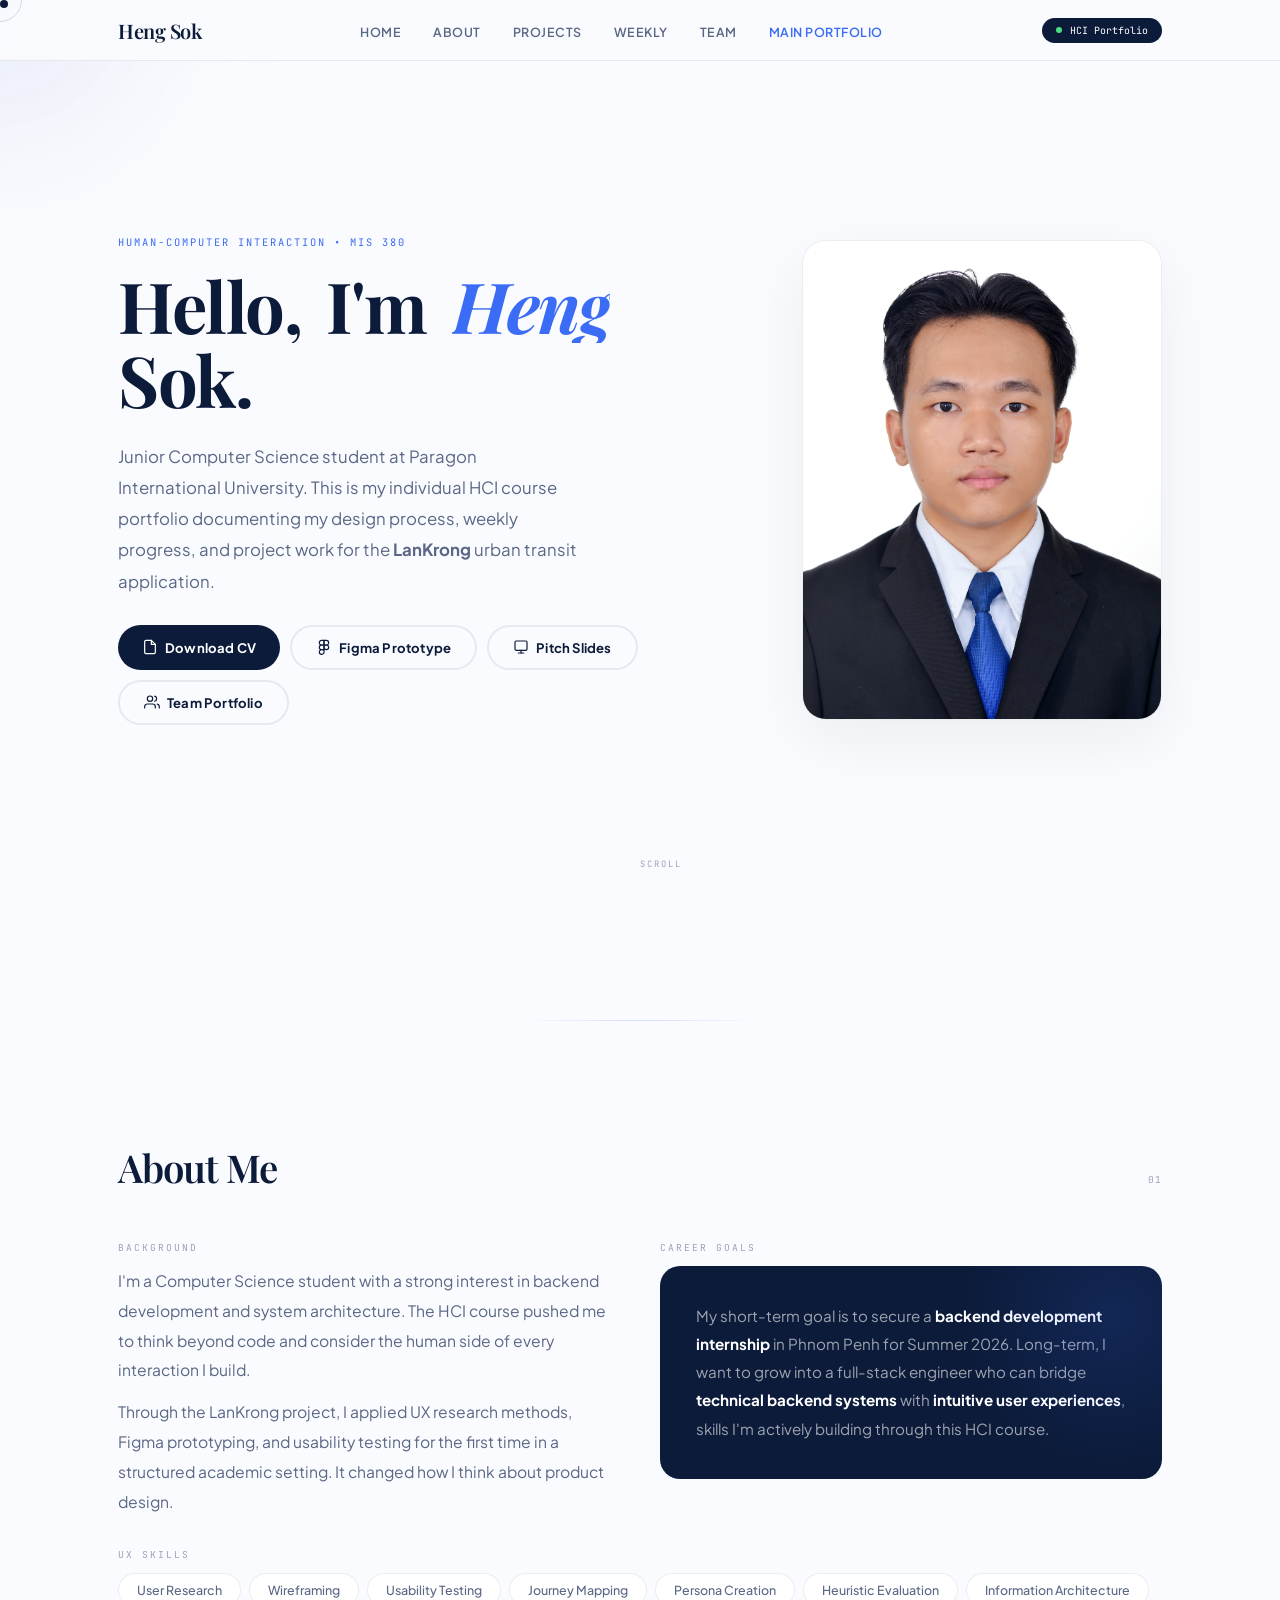
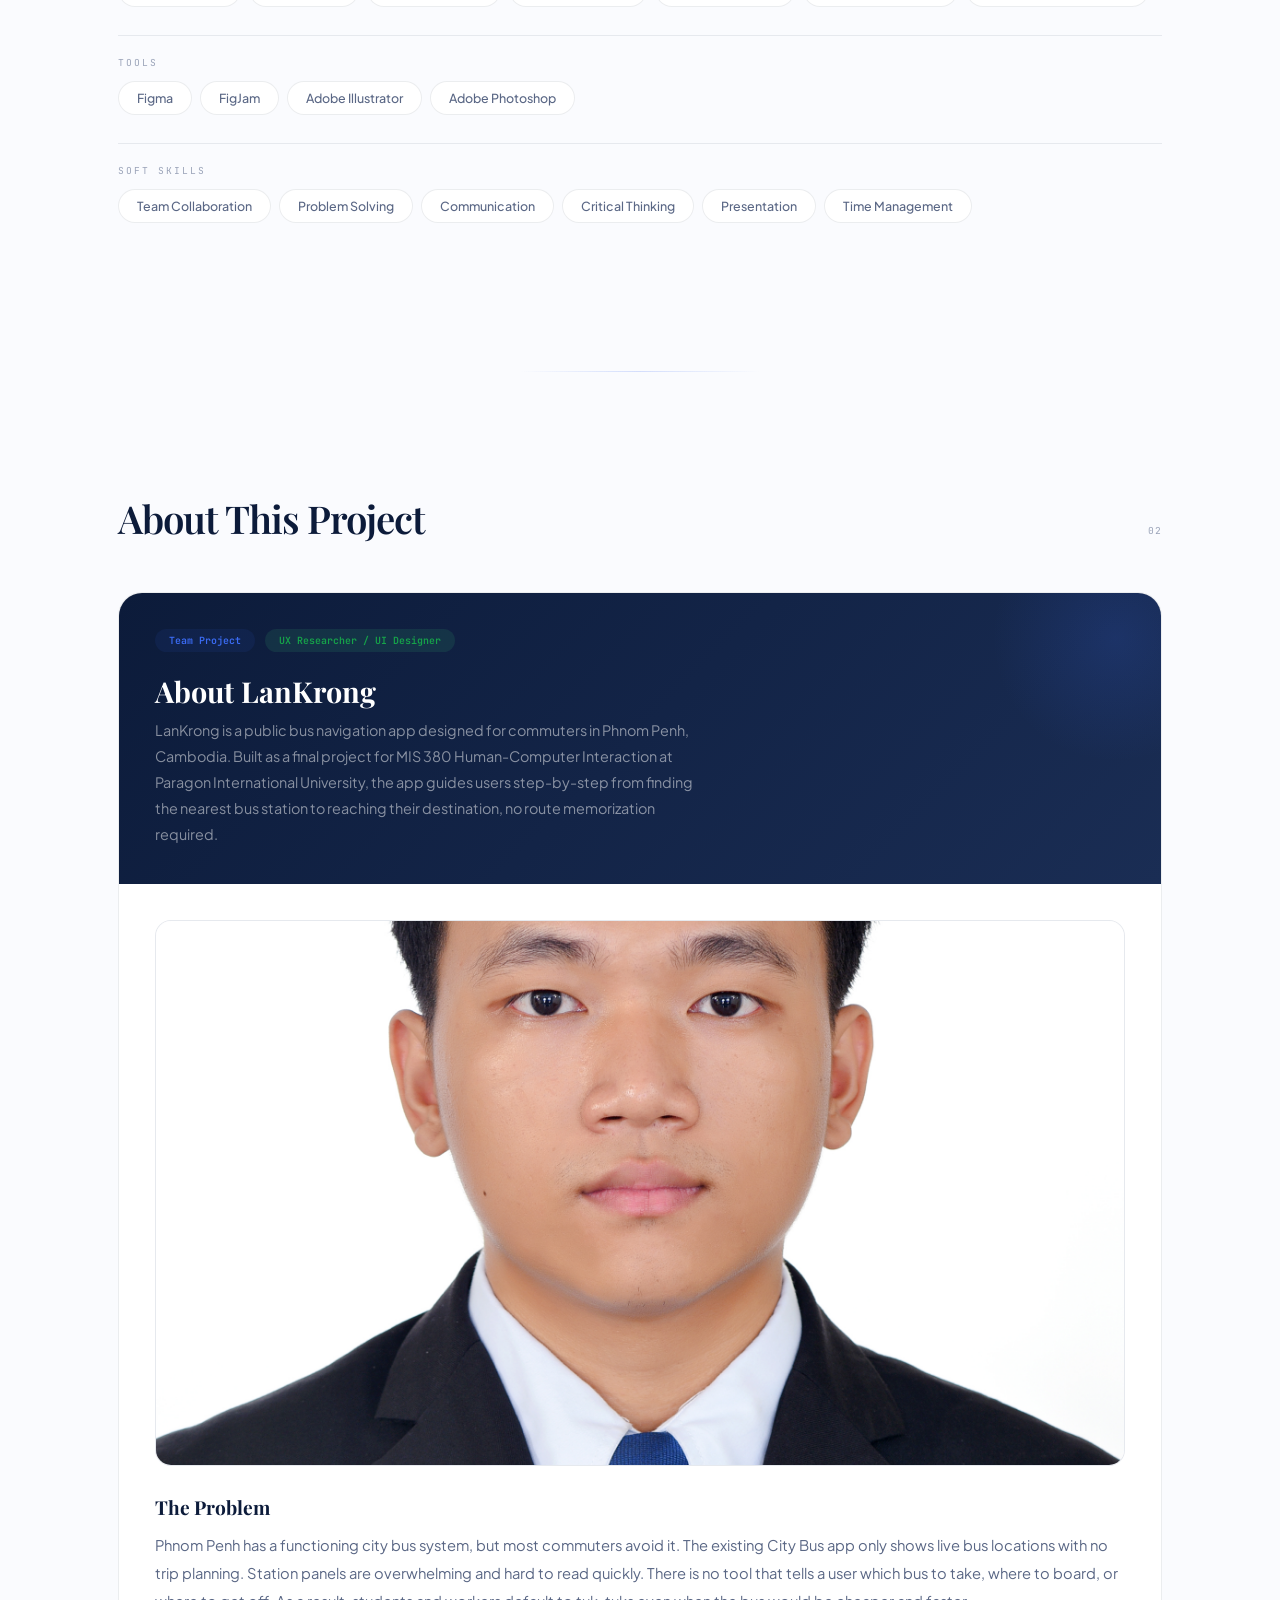
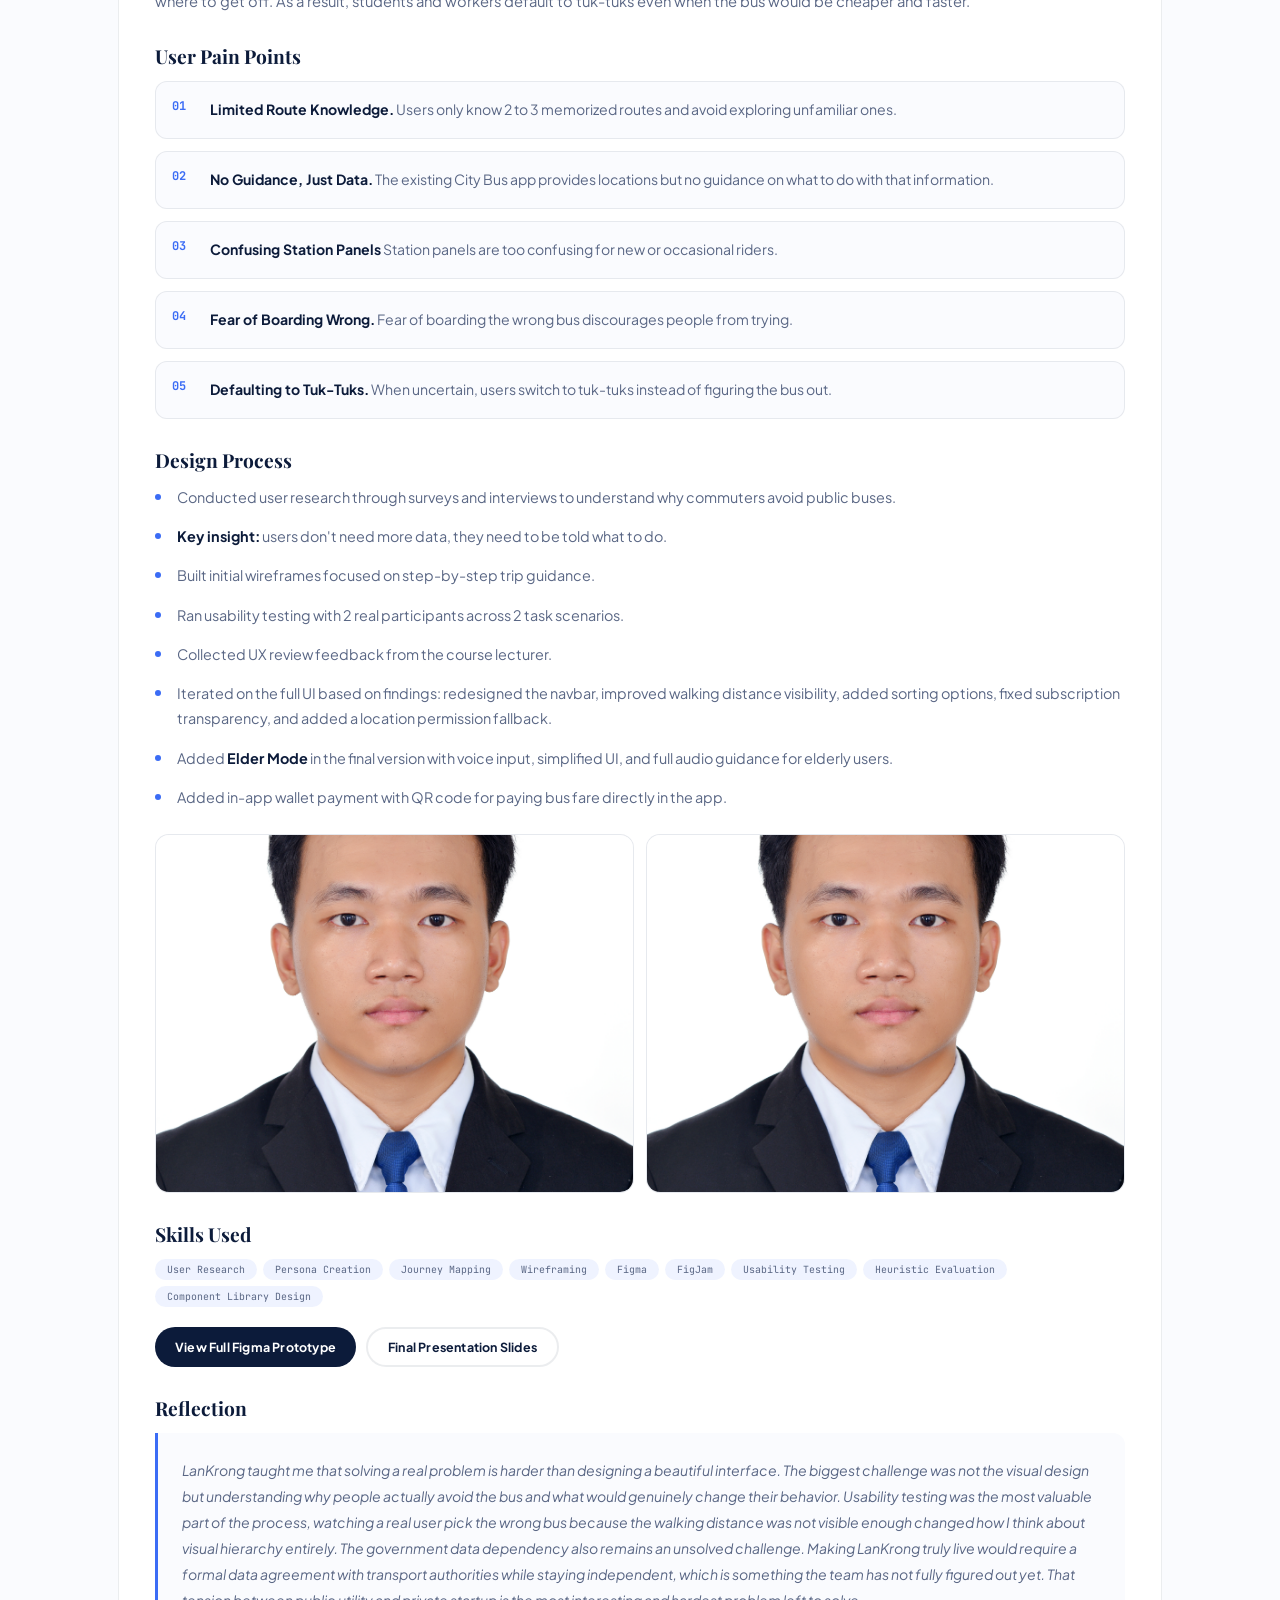
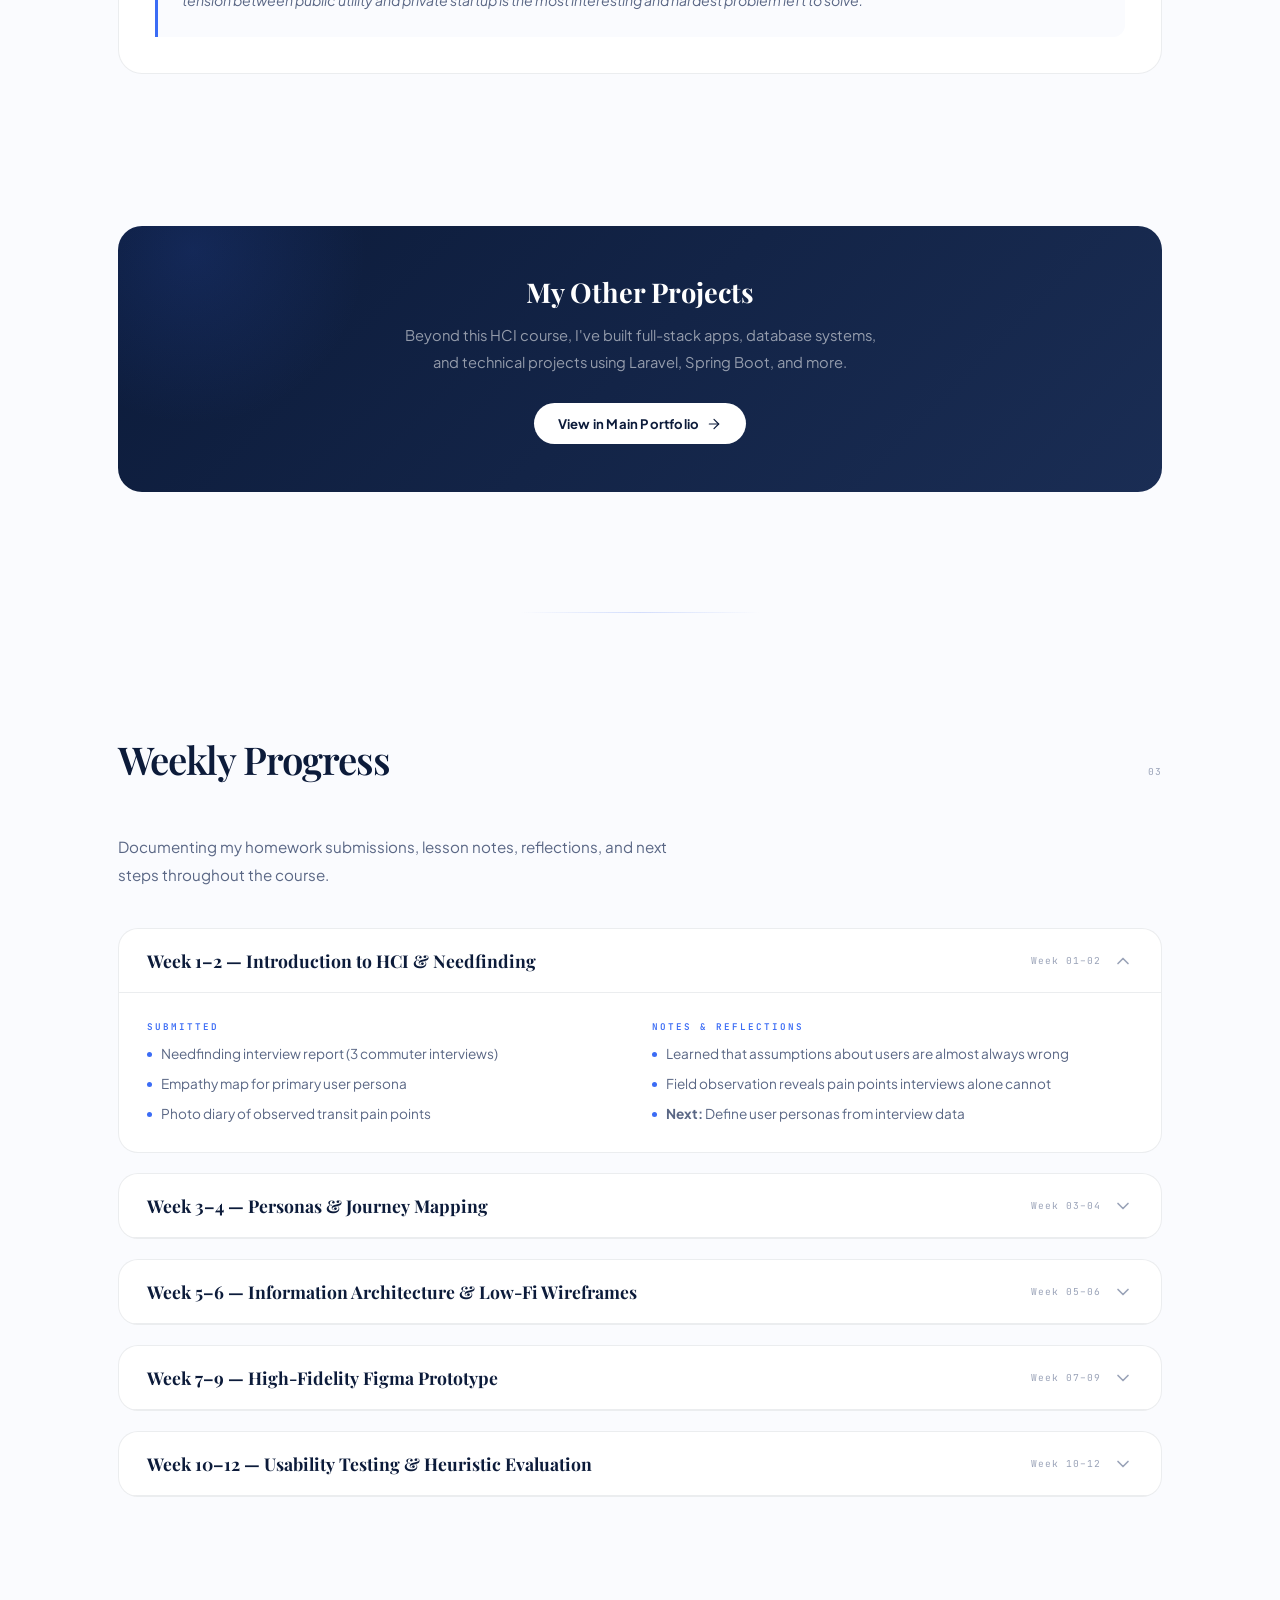
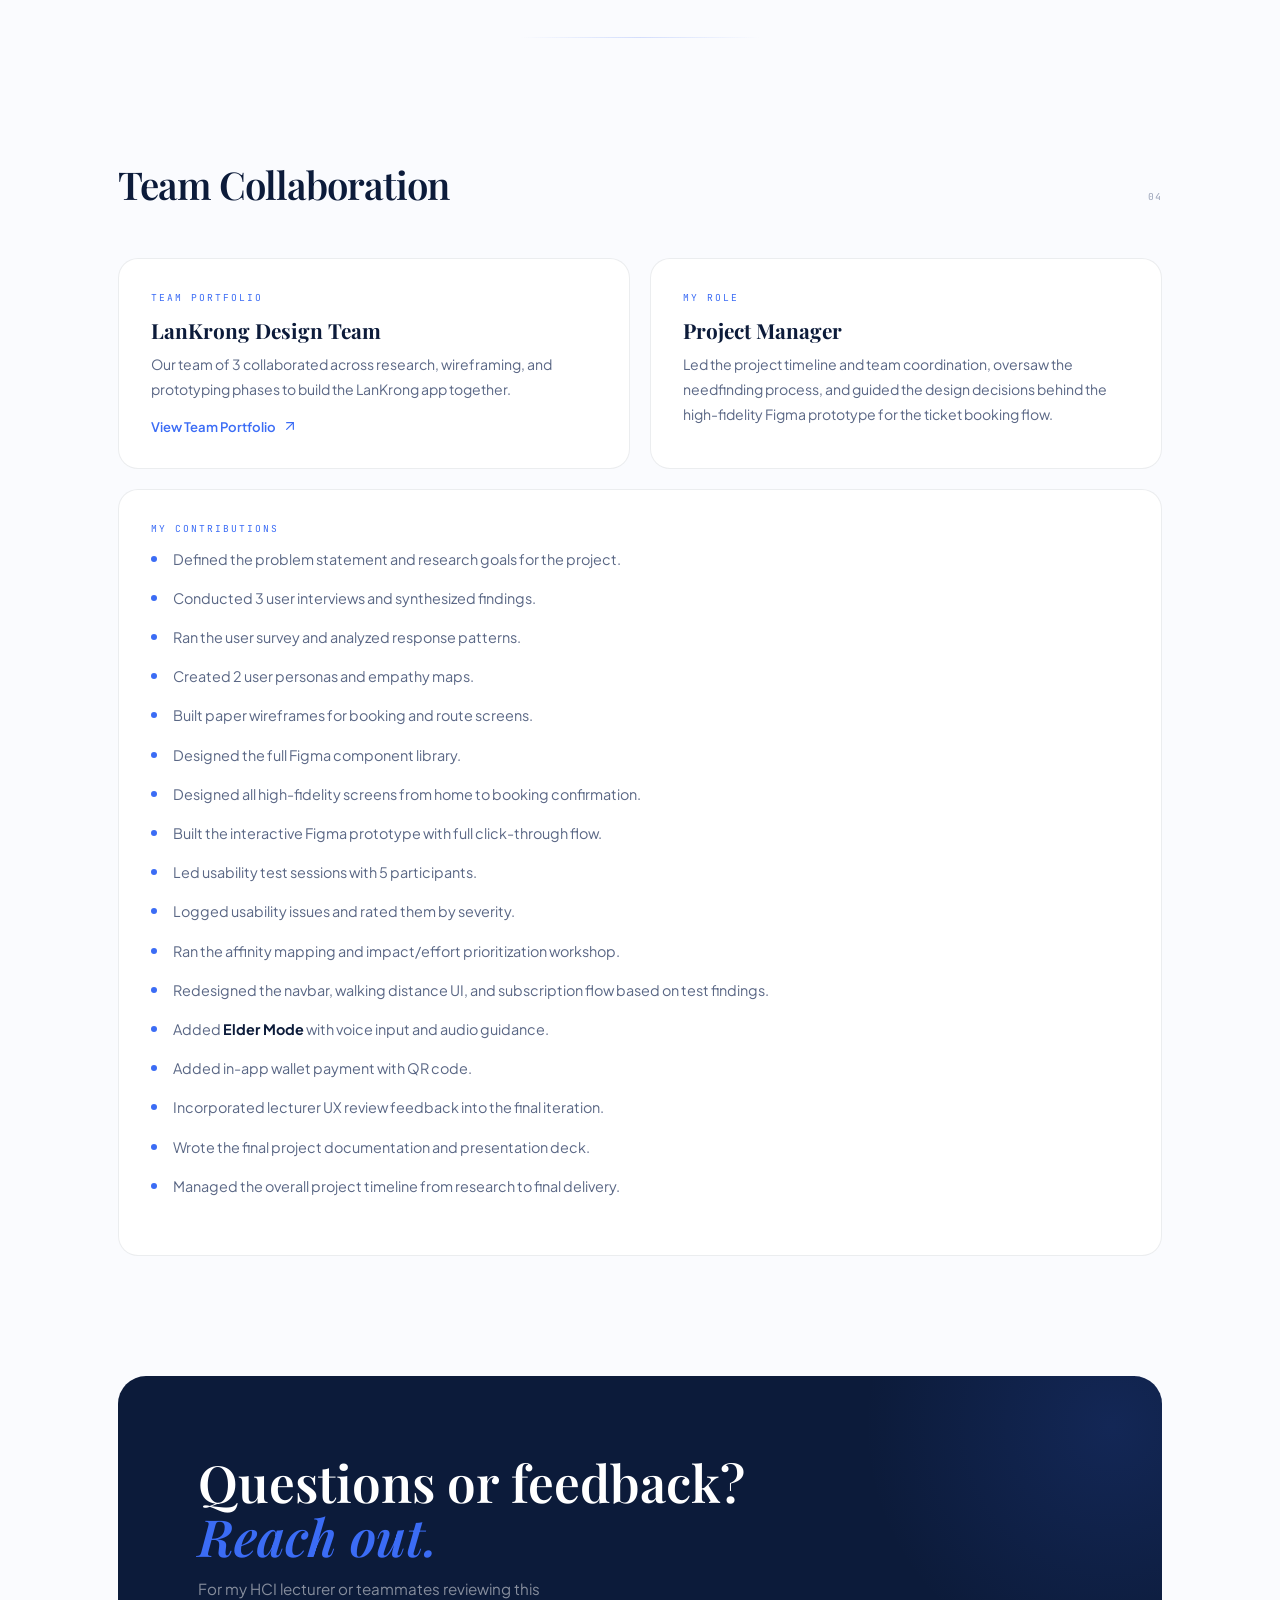
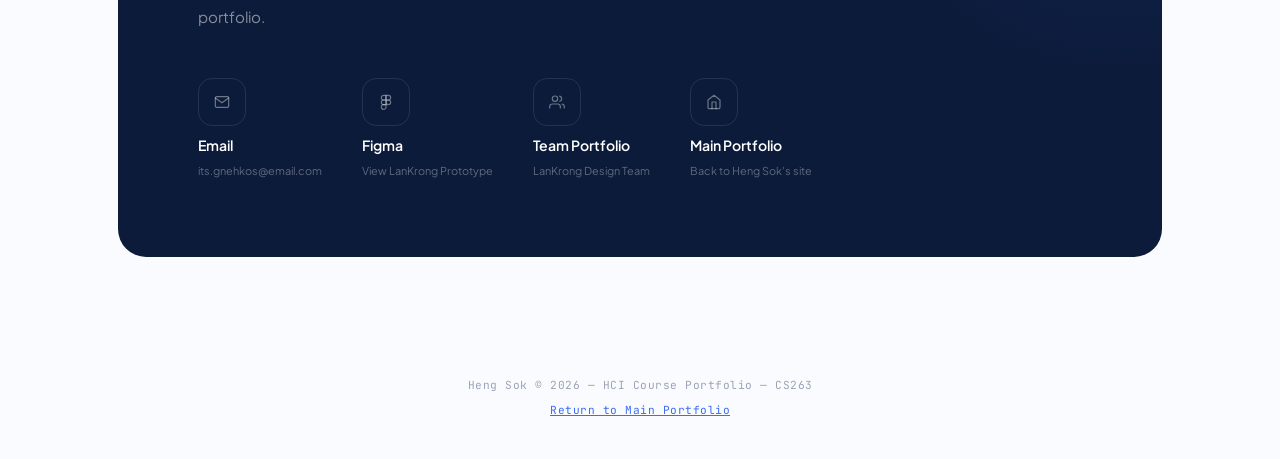
==== commit 7cc7b244: "hci 80%, need photo" ====
--- a/hci.html
+++ b/hci.html
@@ -405,7 +405,7 @@
           <div class="hci-skill-label" style="color:var(--blue)">Team Portfolio</div>
           <h3>LanKrong Design Team</h3>
           <p>Our team of 3 collaborated across research, wireframing, and prototyping phases to build the LanKrong app together.</p>
-          <a href="#" target="_blank" class="team-link">
+          <a href="https://app.notion.com/p/Team-Portfolio-LanKrong-Group-6-4a342ea7930182a097a70139fb93da57?source=copy_link" target="_blank" class="team-link">
             View Team Portfolio
             <svg class="ic" viewBox="0 0 24 24"><line x1="7" y1="17" x2="17" y2="7"/><polyline points="7 7 17 7 17 17"/></svg>
           </a>
@@ -413,26 +413,31 @@
 
         <div class="team-card">
           <div class="hci-skill-label" style="color:var(--blue)">My Role</div>
-          <h3>UX Researcher & UI Designer</h3>
-          <p>Led needfinding interviews, created user personas, and owned the high-fidelity Figma prototype for the ticket booking flow.</p>
+          <h3>Project Manager</h3>
+          <p>Led the project timeline and team coordination, oversaw the needfinding process, and guided the design decisions behind the high-fidelity Figma prototype for the ticket booking flow.</p>
         </div>
 
         <div class="team-card" style="grid-column:1/-1">
           <div class="hci-skill-label" style="color:var(--blue)">My Contributions</div>
-          <div class="contrib-list">
-            <div class="contrib-item"><span class="contrib-dot contrib-done"></span>Conducted 3 user interviews and synthesized findings</div>
-            <div class="contrib-item"><span class="contrib-dot contrib-done"></span>Created 2 user personas and empathy maps</div>
-            <div class="contrib-item"><span class="contrib-dot contrib-done"></span>Built paper wireframes for booking and route screens</div>
-            <div class="contrib-item"><span class="contrib-dot contrib-done"></span>Designed full Figma component library</div>
-            <div class="contrib-item"><span class="contrib-dot contrib-done"></span>Led usability test sessions with 5 participants</div>
-            <div class="contrib-item"><span class="contrib-dot contrib-progress"></span>Final design iteration based on test feedback (in progress)</div>
-            <div class="contrib-item"><span class="contrib-dot contrib-upcoming"></span>Team portfolio page (upcoming)</div>
-          </div>
-          <div class="legend-row">
-            <span class="legend-item"><span class="legend-dot" style="background:#4ade80"></span>Done</span>
-            <span class="legend-item"><span class="legend-dot" style="background:#f59e0b"></span>In Progress</span>
-            <span class="legend-item"><span class="legend-dot" style="background:var(--dim)"></span>Upcoming</span>
-          </div>
+          <ul class="process-list">
+            <li>Defined the problem statement and research goals for the project.</li>
+            <li>Conducted 3 user interviews and synthesized findings.</li>
+            <li>Ran the user survey and analyzed response patterns.</li>
+            <li>Created 2 user personas and empathy maps.</li>
+            <li>Built paper wireframes for booking and route screens.</li>
+            <li>Designed the full Figma component library.</li>
+            <li>Designed all high-fidelity screens from home to booking confirmation.</li>
+            <li>Built the interactive Figma prototype with full click-through flow.</li>
+            <li>Led usability test sessions with 5 participants.</li>
+            <li>Logged usability issues and rated them by severity.</li>
+            <li>Ran the affinity mapping and impact/effort prioritization workshop.</li>
+            <li>Redesigned the navbar, walking distance UI, and subscription flow based on test findings.</li>
+            <li>Added <strong>Elder Mode</strong> with voice input and audio guidance.</li>
+            <li>Added in-app wallet payment with QR code.</li>
+            <li>Incorporated lecturer UX review feedback into the final iteration.</li>
+            <li>Wrote the final project documentation and presentation deck.</li>
+            <li>Managed the overall project timeline from research to final delivery.</li>
+          </ul>
         </div>
 
       </div>
@@ -442,17 +447,17 @@
       <h2 class="contact-h">Questions or feedback?<br><span class="it-w">Reach out.</span></h2>
       <p class="contact-sub">For my HCI lecturer or teammates reviewing this portfolio.</p>
       <div class="contact-row">
-        <a href="mailto:hengsok@email.com" class="contact-item">
+        <a href="mailto:its.gnehkos@email.com" class="contact-item">
           <div class="c-ic"><svg class="ic" viewBox="0 0 24 24"><path d="M4 4h16c1.1 0 2 .9 2 2v12c0 1.1-.9 2-2 2H4c-1.1 0-2-.9-2-2V6c0-1.1.9-2 2-2z"/><polyline points="22,6 12,13 2,6"/></svg></div>
           <h4>Email</h4>
-          <p>hengsok@email.com</p>
+          <p>its.gnehkos@email.com</p>
         </a>
-        <a href="#" target="_blank" class="contact-item">
+        <a href="https://www.figma.com/proto/M7PWuujDWmrPYKmBRuJe3l/Official-Bus-App-Final?node-id=8060-26042&starting-point-node-id=8060%3A26027" target="_blank" class="contact-item">
           <div class="c-ic"><svg class="ic" viewBox="0 0 24 24"><path d="M5 5.5A3.5 3.5 0 0 1 8.5 2H12v7H8.5A3.5 3.5 0 0 1 5 5.5z"/><path d="M12 2h3.5a3.5 3.5 0 1 1 0 7H12V2z"/><path d="M12 12.5a3.5 3.5 0 1 1 7 0 3.5 3.5 0 1 1-7 0z"/><path d="M5 19.5A3.5 3.5 0 0 1 8.5 16H12v3.5a3.5 3.5 0 1 1-7 0z"/><path d="M5 12.5A3.5 3.5 0 0 1 8.5 9H12v7H8.5A3.5 3.5 0 0 1 5 12.5z"/></svg></div>
           <h4>Figma</h4>
           <p>View LanKrong Prototype</p>
         </a>
-        <a href="#hci-team" class="contact-item">
+        <a href="https://app.notion.com/p/Team-Portfolio-LanKrong-Group-6-4a342ea7930182a097a70139fb93da57" class="contact-item">
           <div class="c-ic"><svg class="ic" viewBox="0 0 24 24"><path d="M17 21v-2a4 4 0 00-4-4H5a4 4 0 00-4 4v2"/><circle cx="9" cy="7" r="4"/><path d="M23 21v-2a4 4 0 00-3-3.87"/><path d="M16 3.13a4 4 0 010 7.75"/></svg></div>
           <h4>Team Portfolio</h4>
           <p>LanKrong Design Team</p>
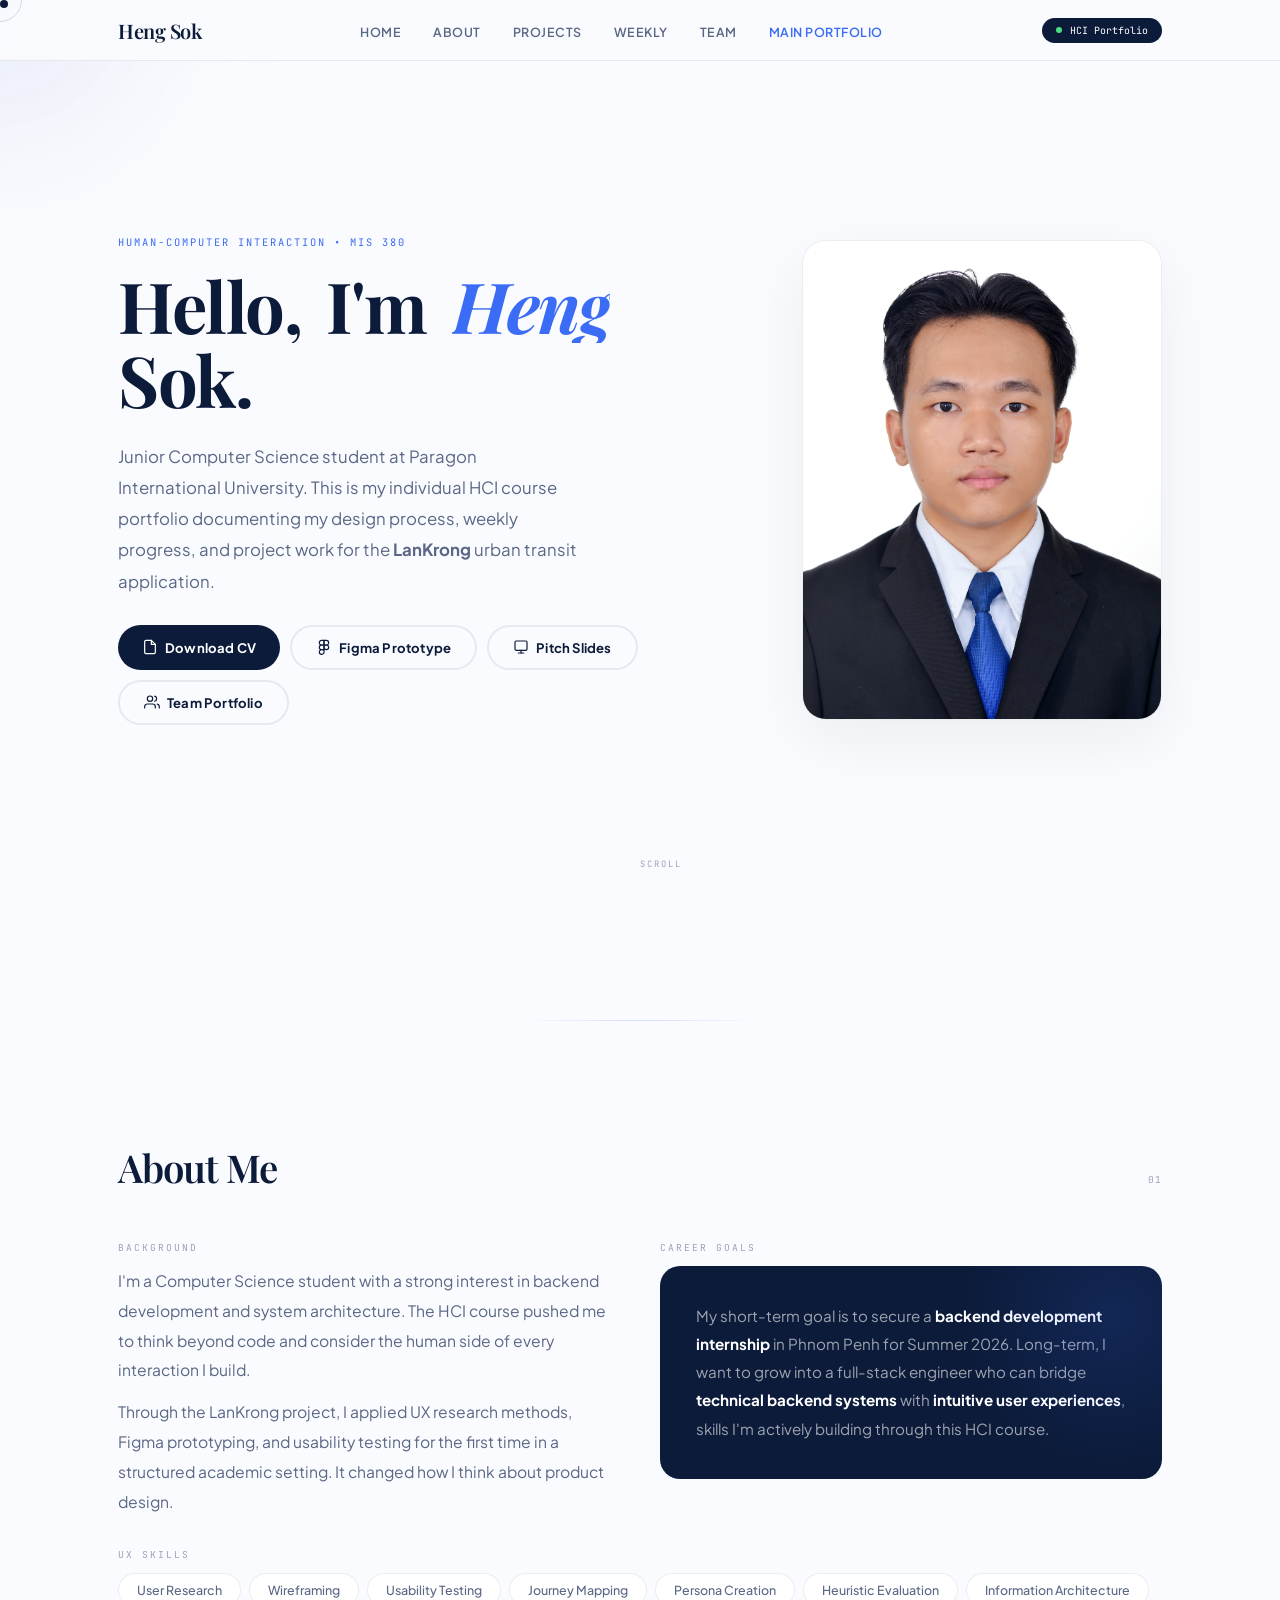
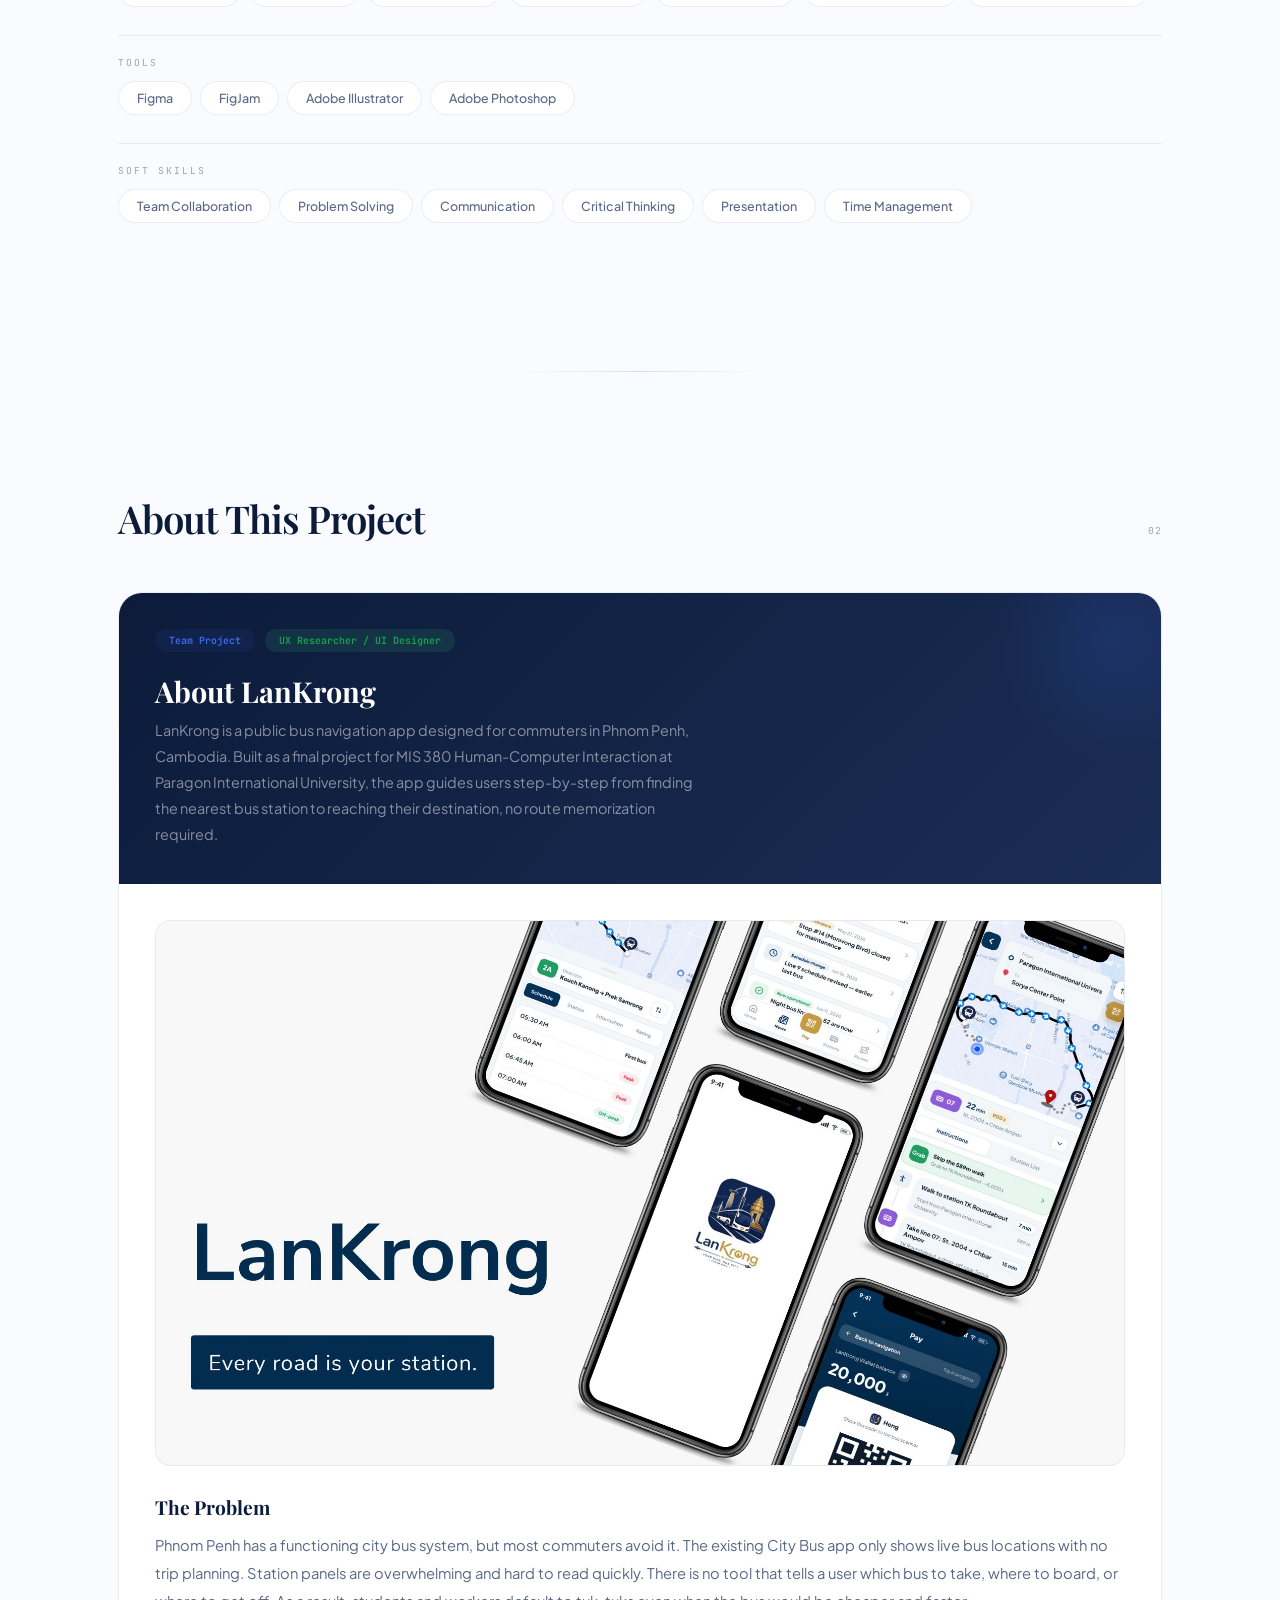
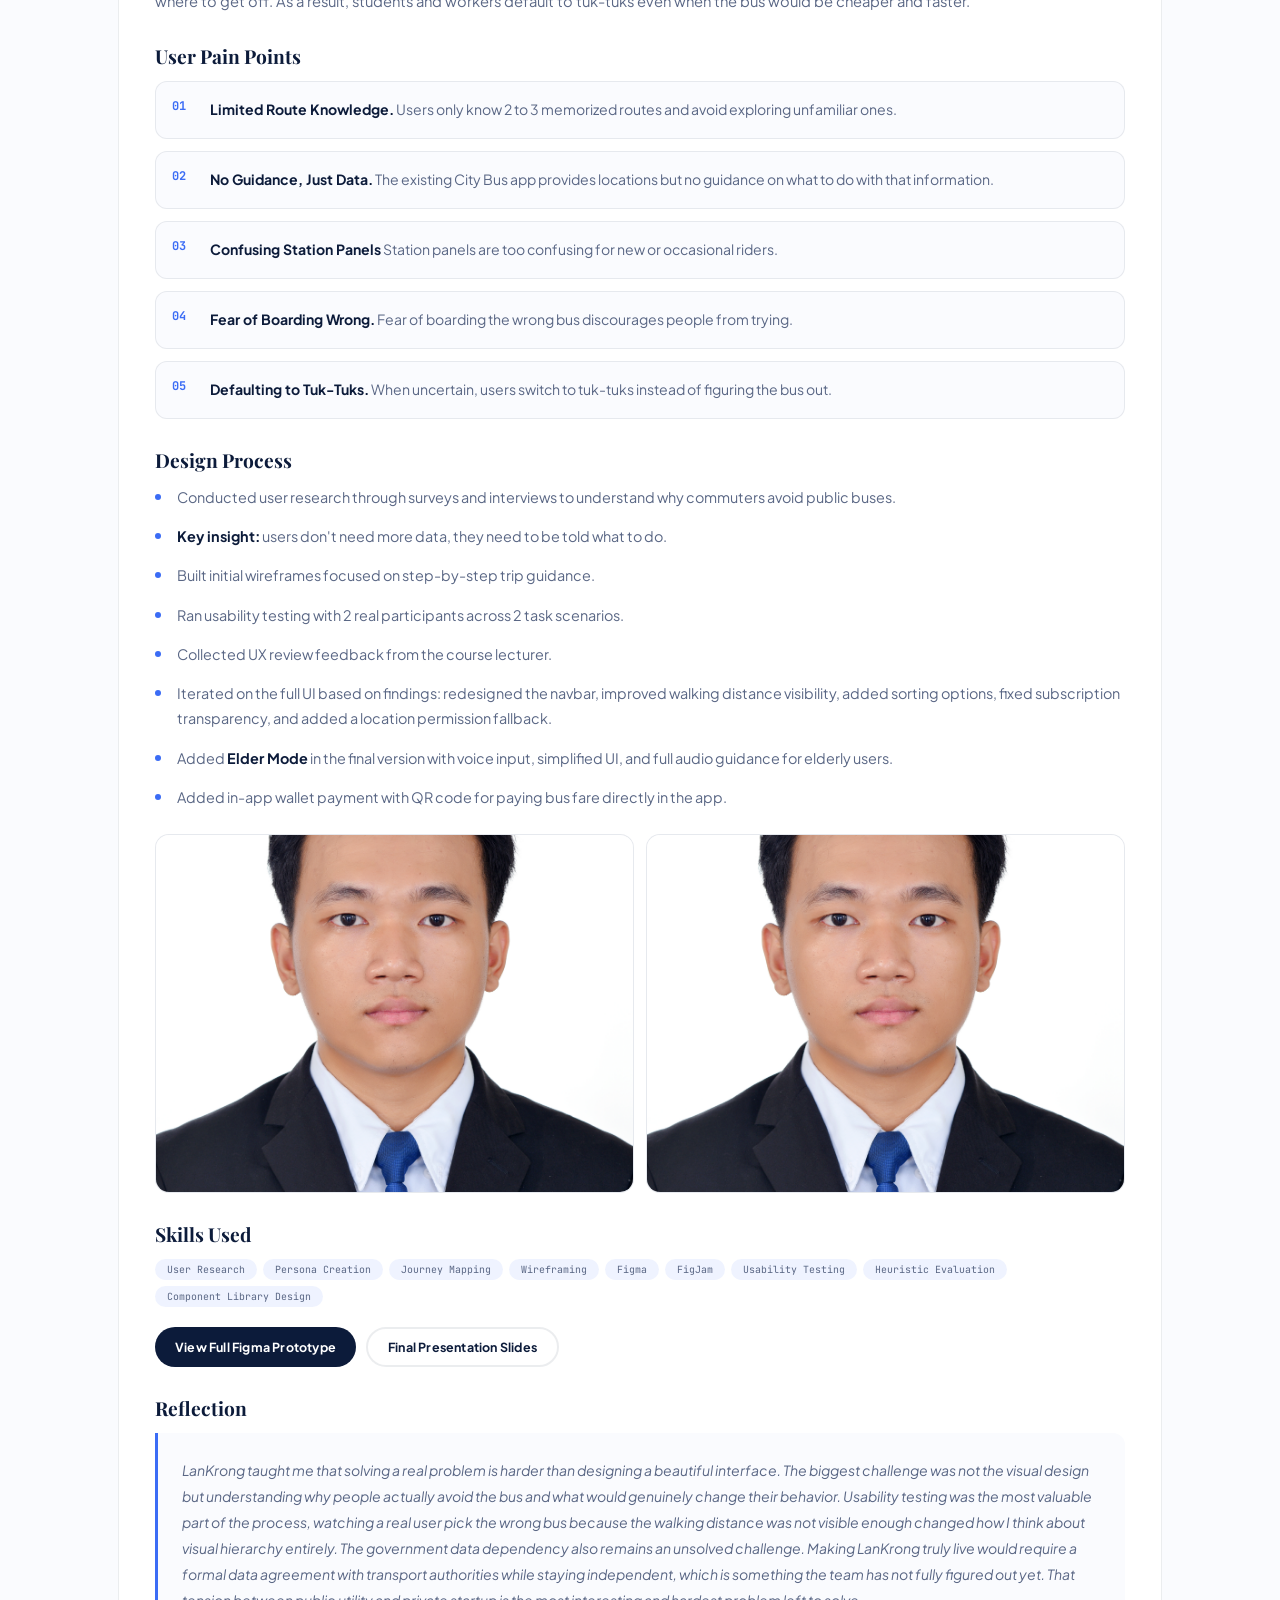
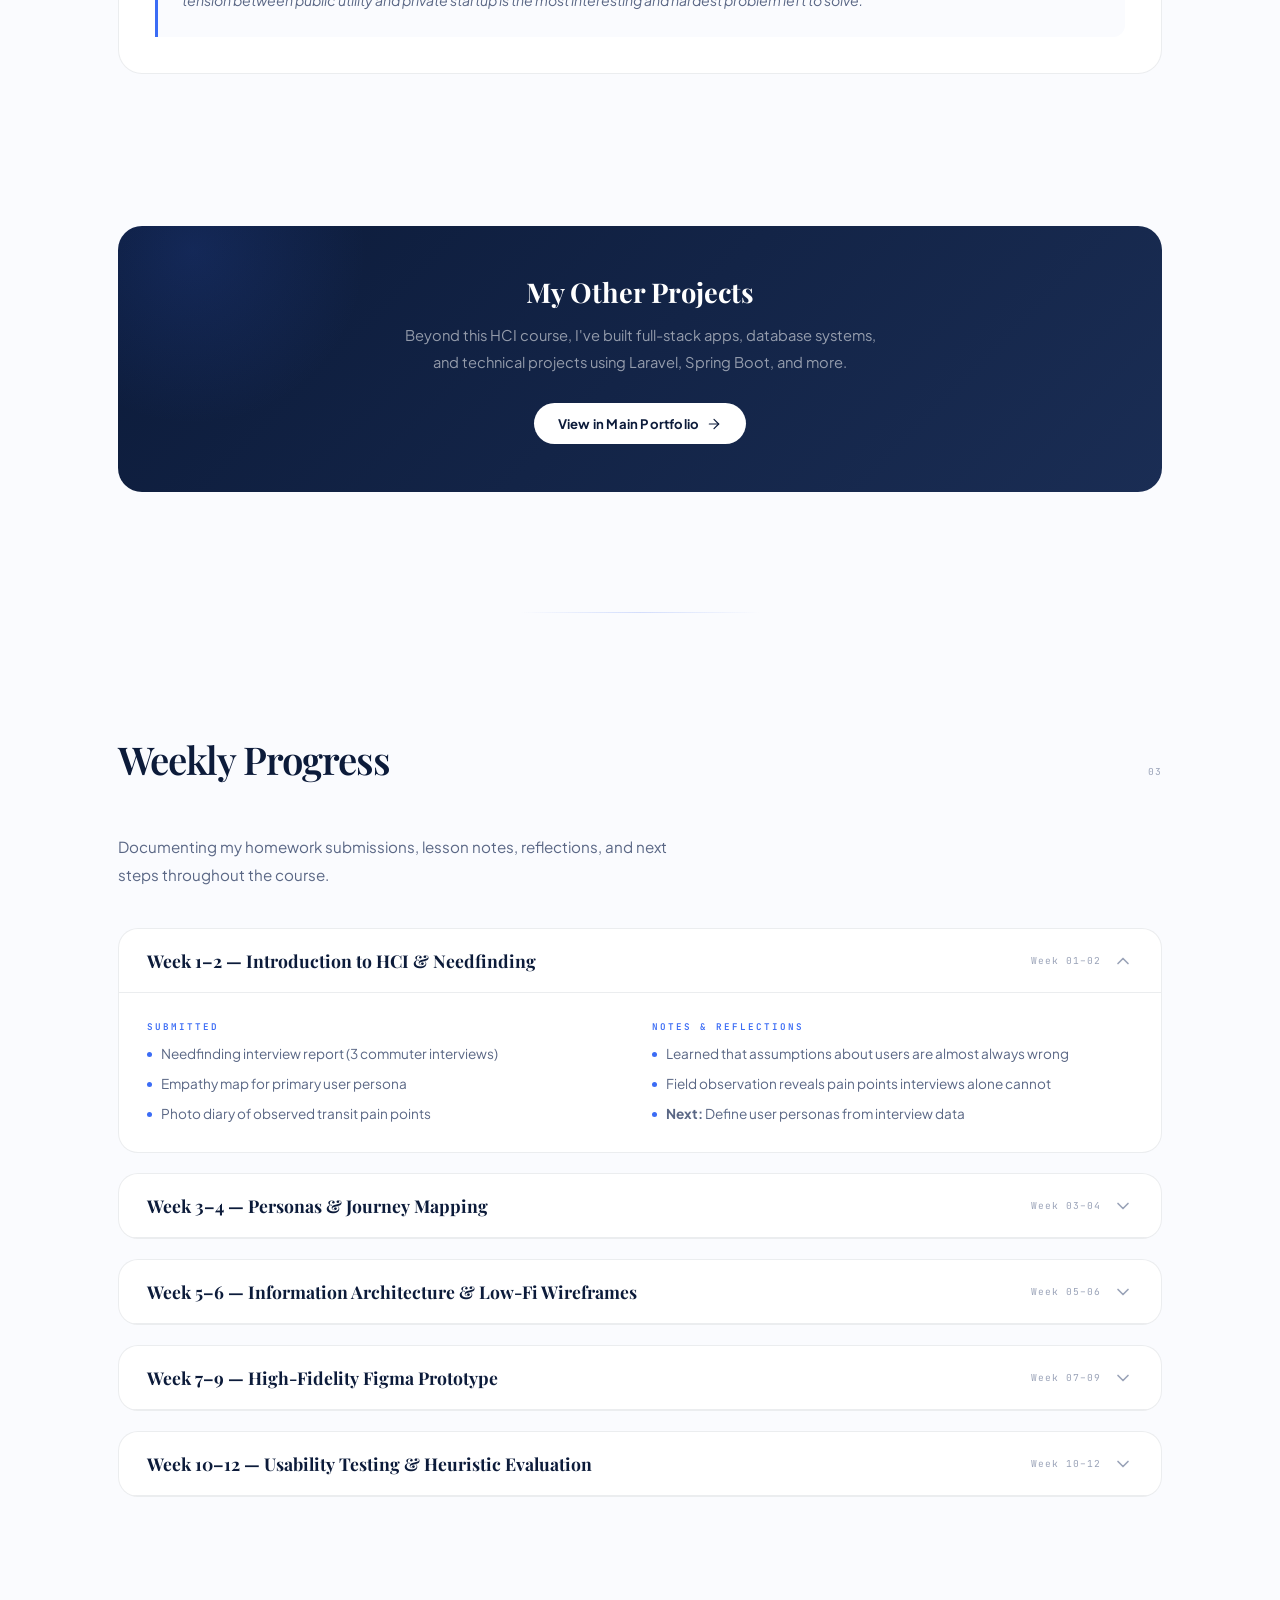
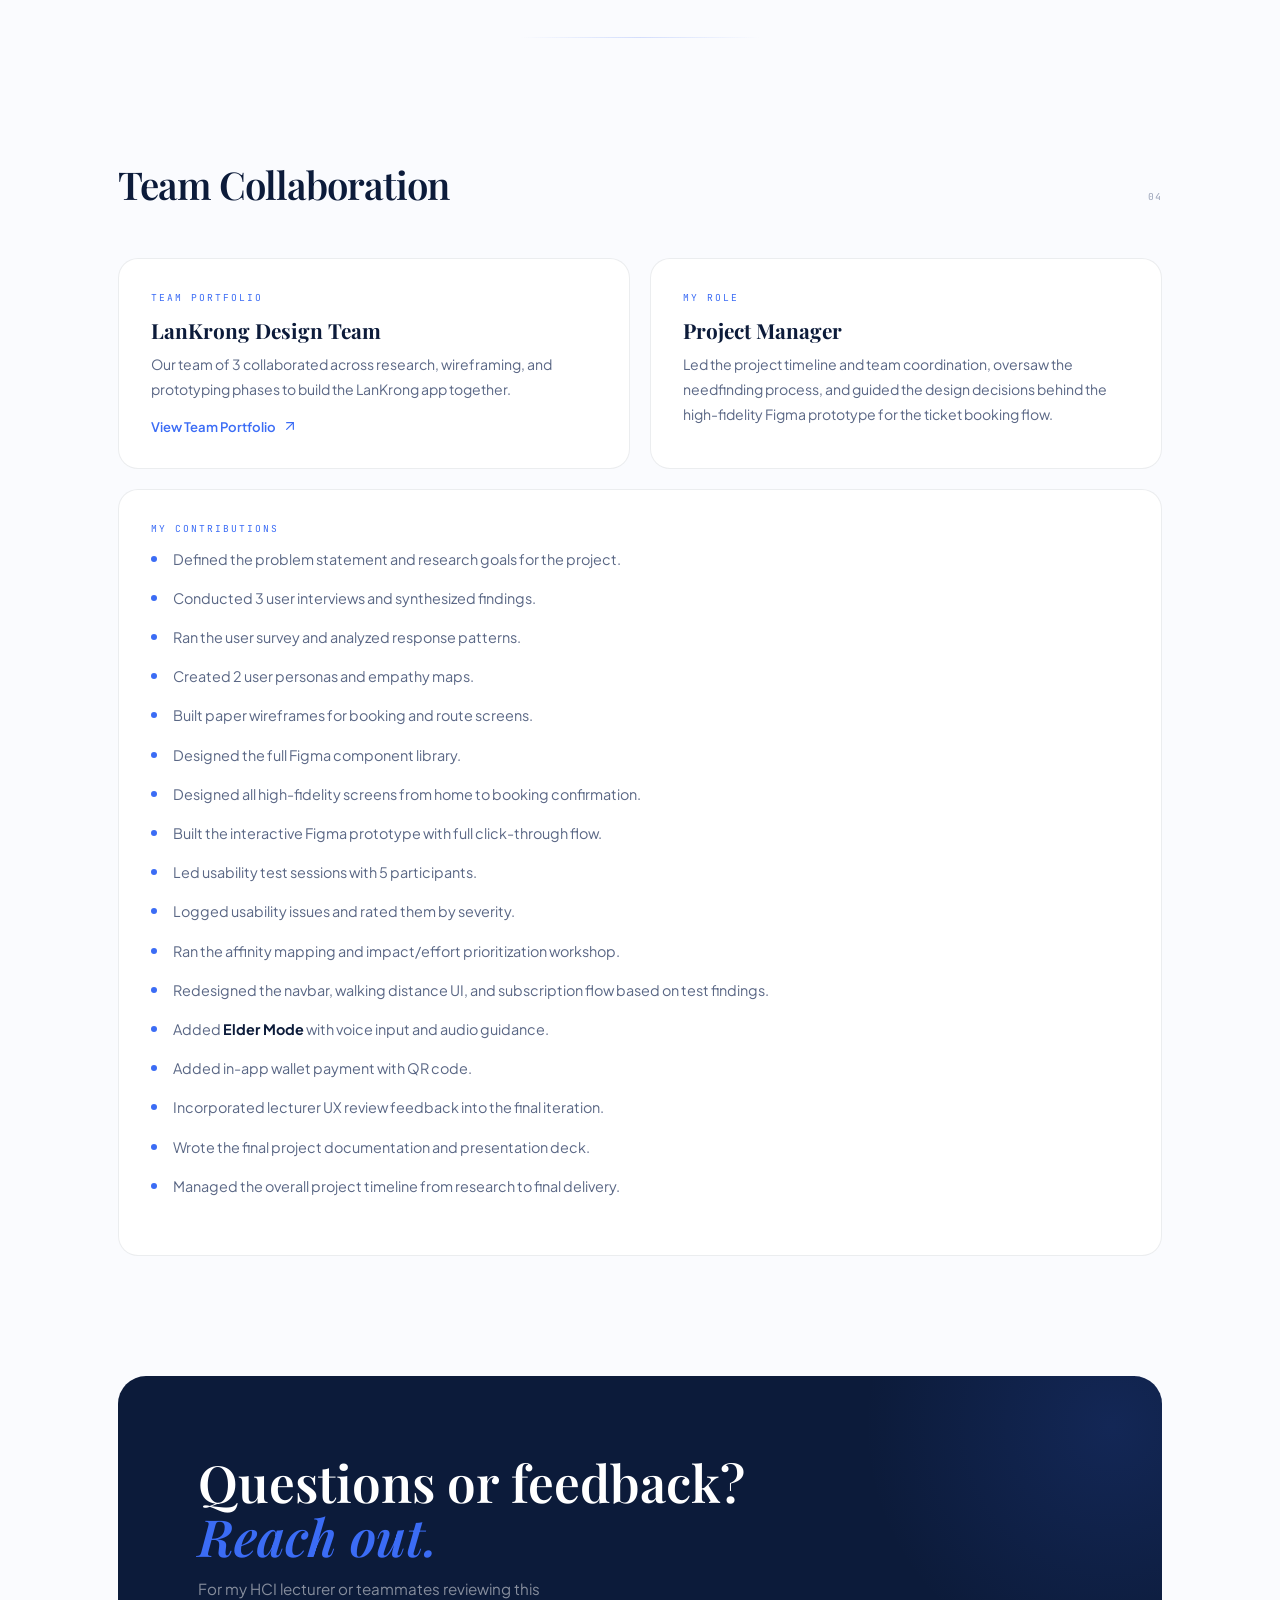
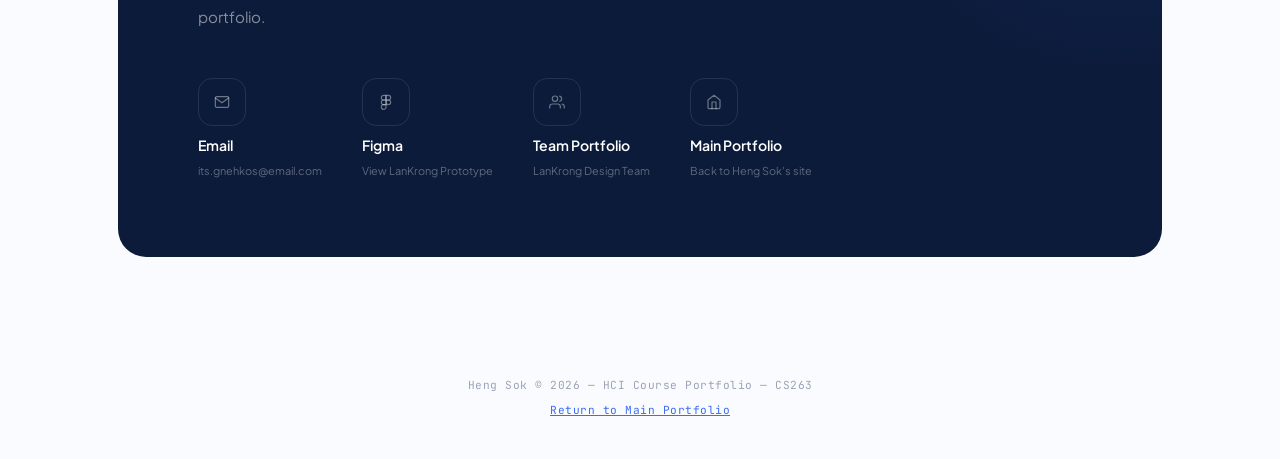
==== commit f80416e6: "upload lanrkong snippet photo" ====
--- a/hci.html
+++ b/hci.html
@@ -147,7 +147,7 @@
         <div class="proj-hci-body">
 
           <div class="proj-hci-figma" data-tilt>
-            <img src="images/profile.jpg" alt="LanKrong Figma Prototype" class="photo-fit">
+            <img src="images/LanKrong_snippet.jpg" alt="LanKrong Figma Prototype" class="photo-fit">
           </div>
 
           <h4 class="proj-hci-h4">The Problem</h4>
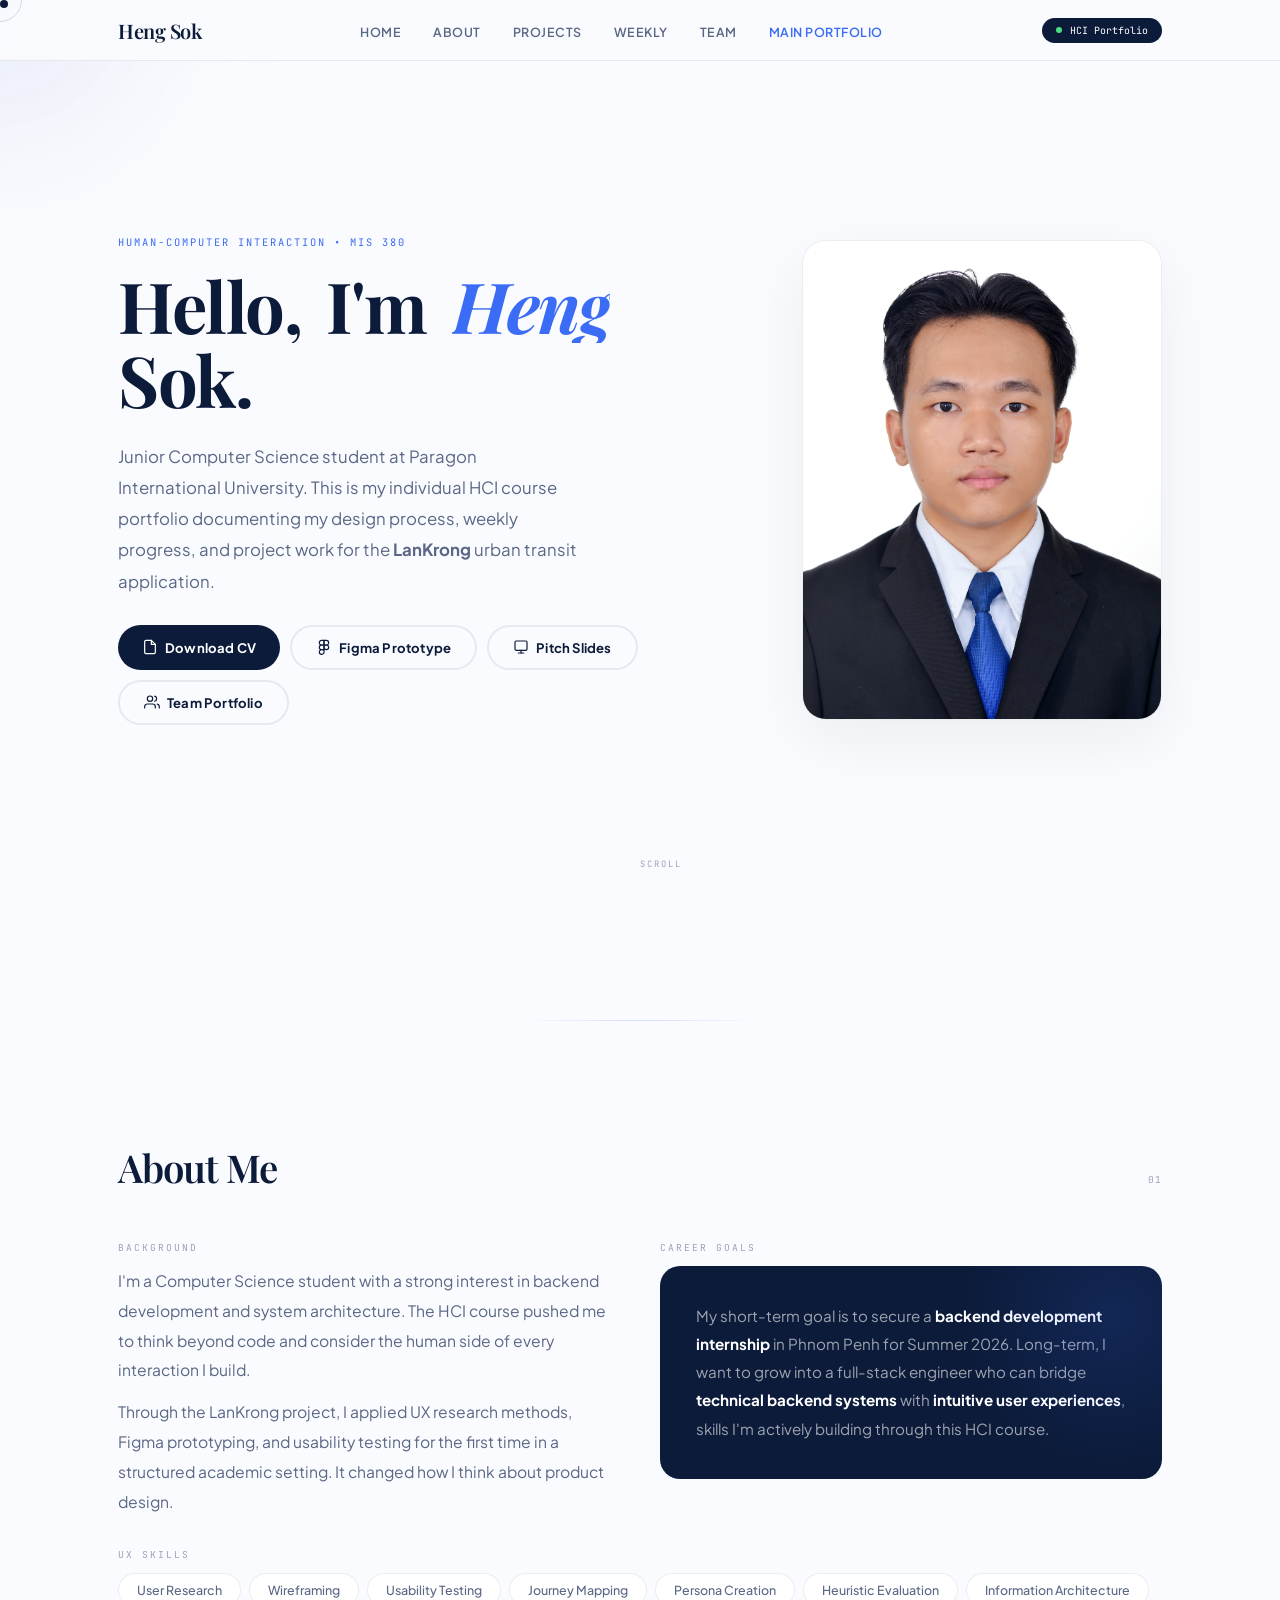
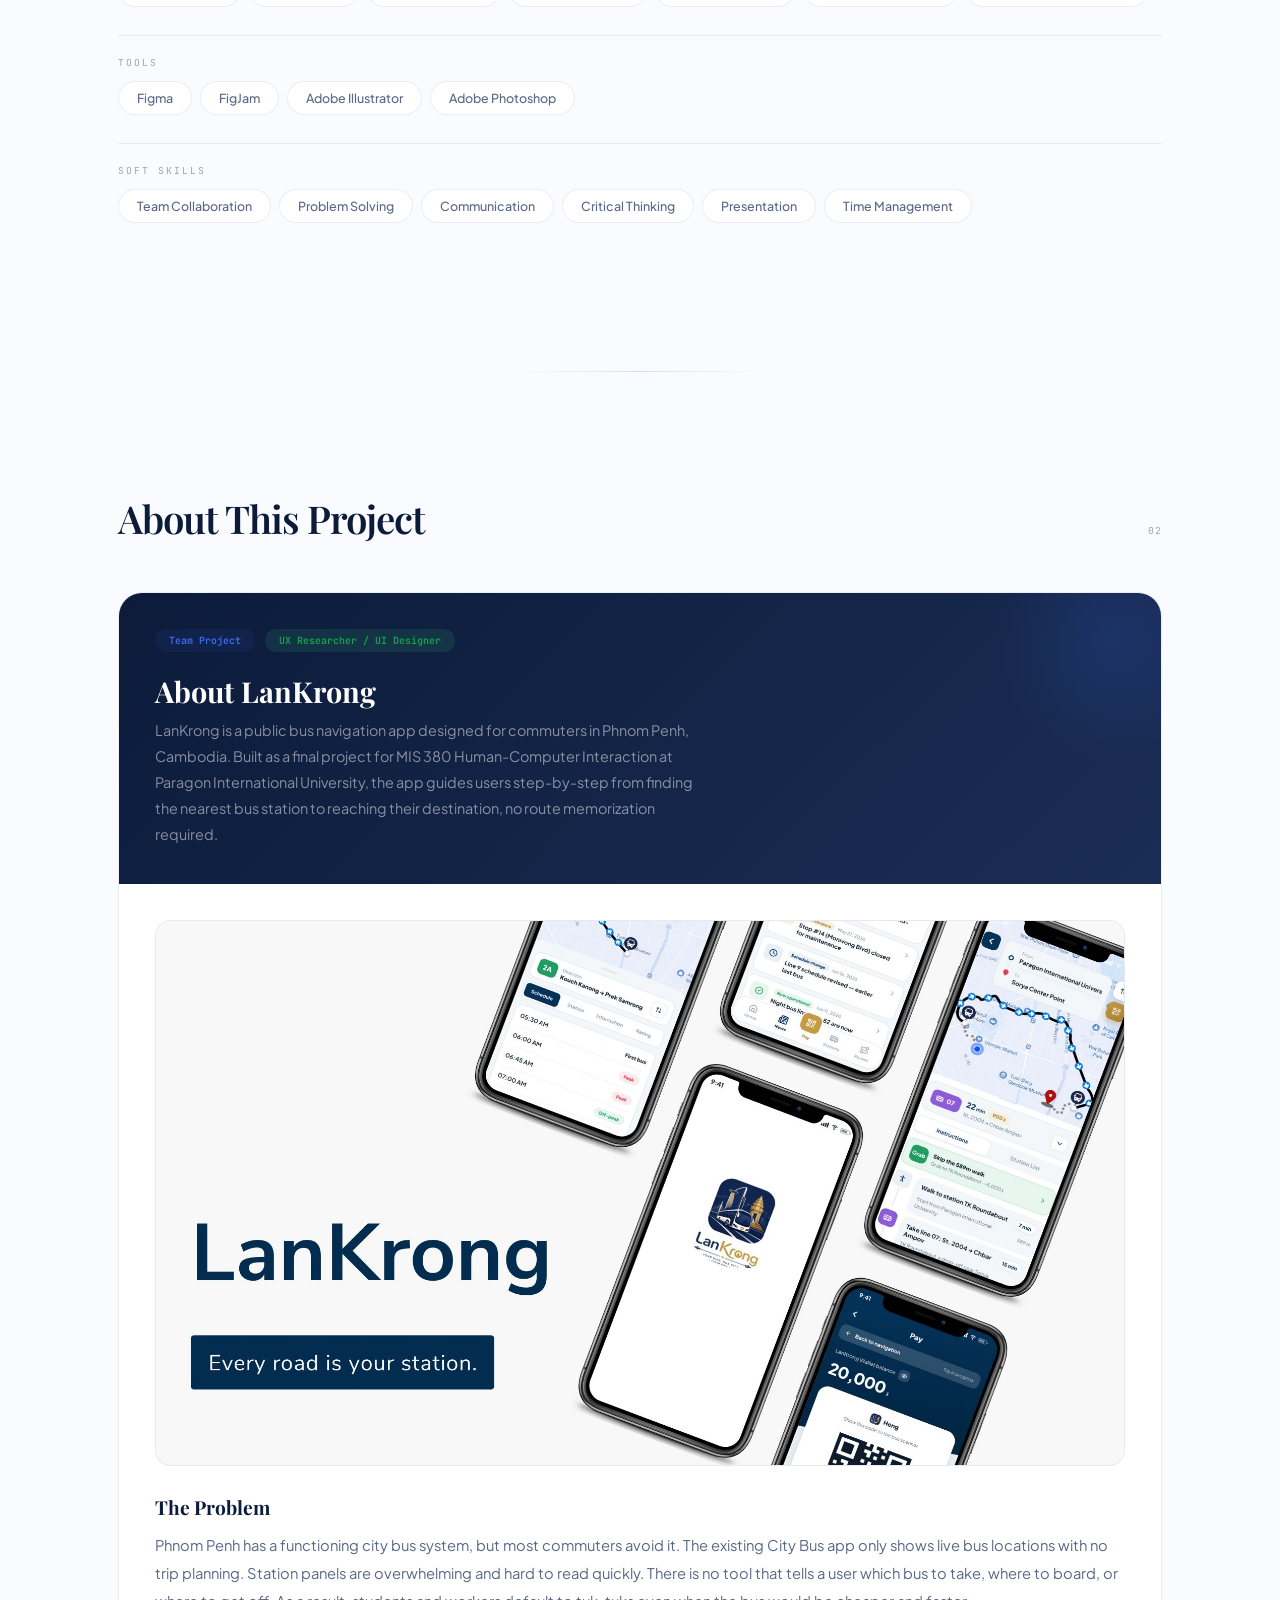
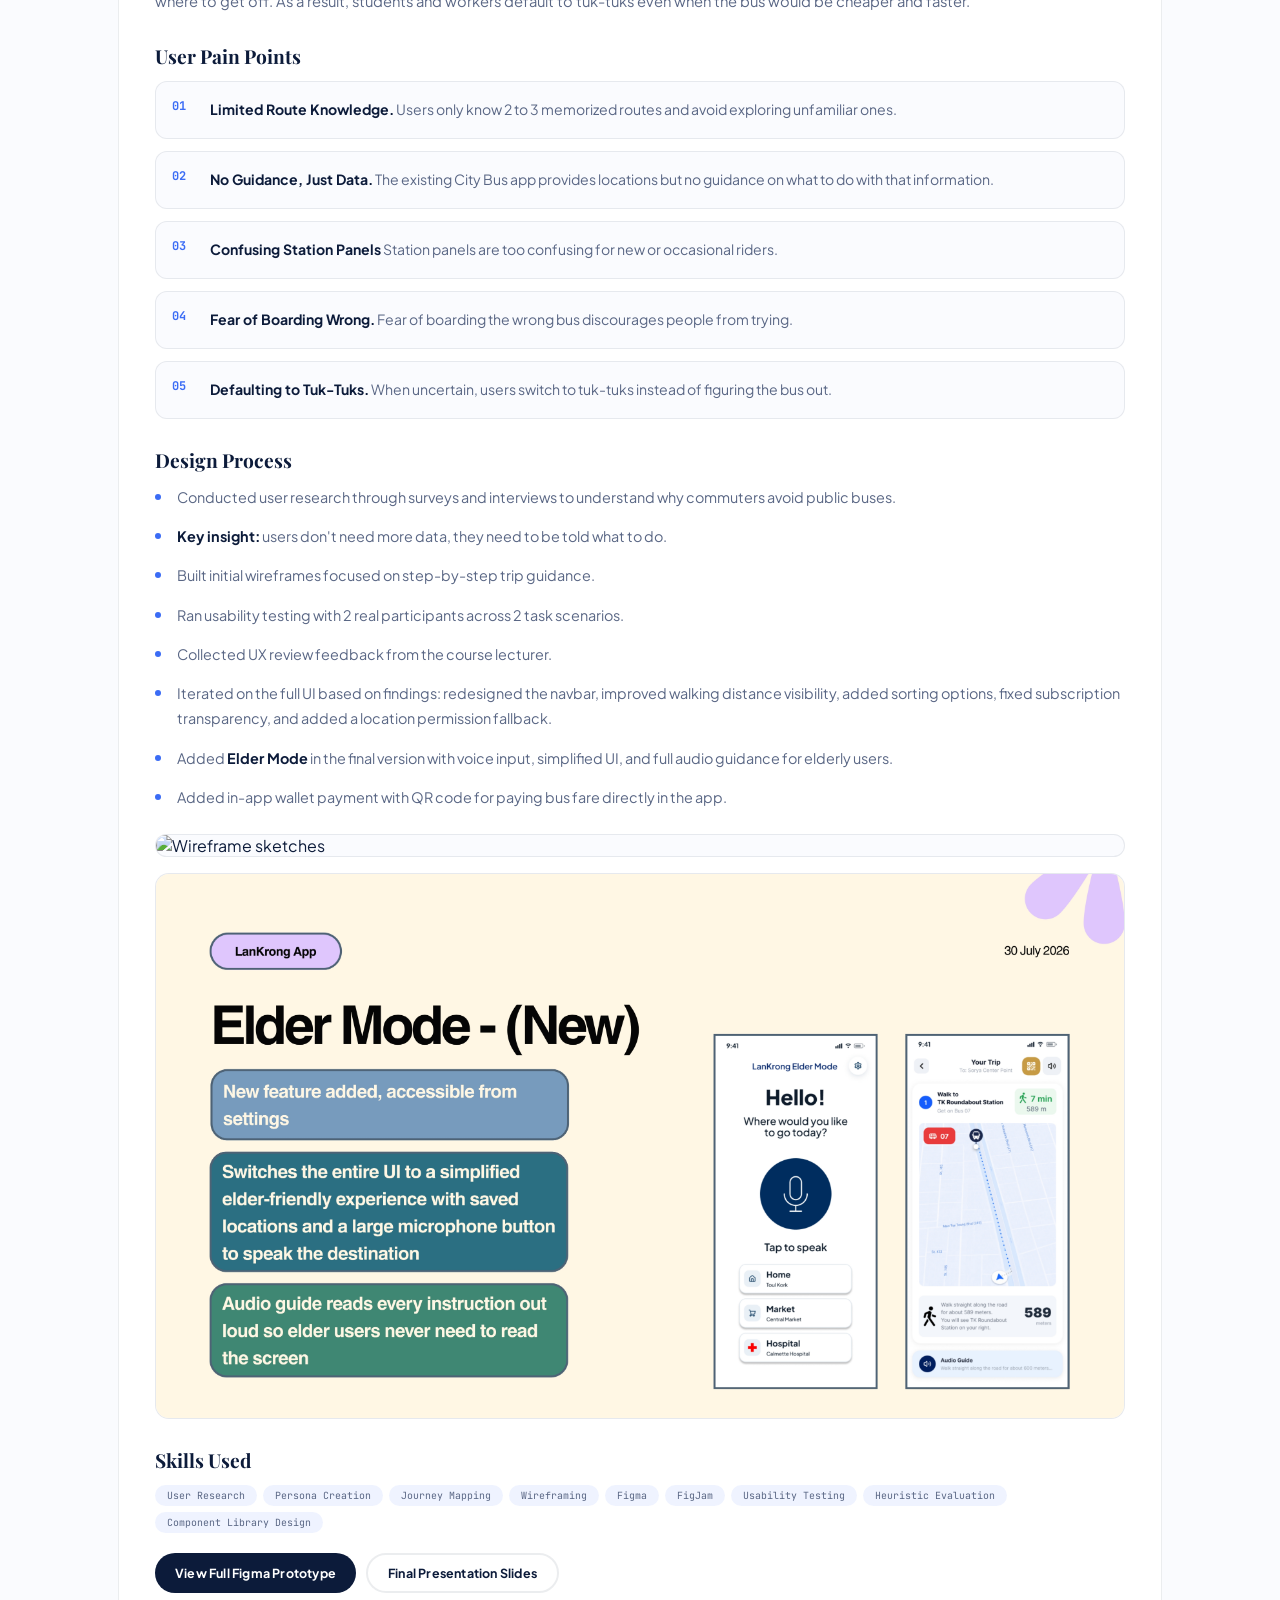
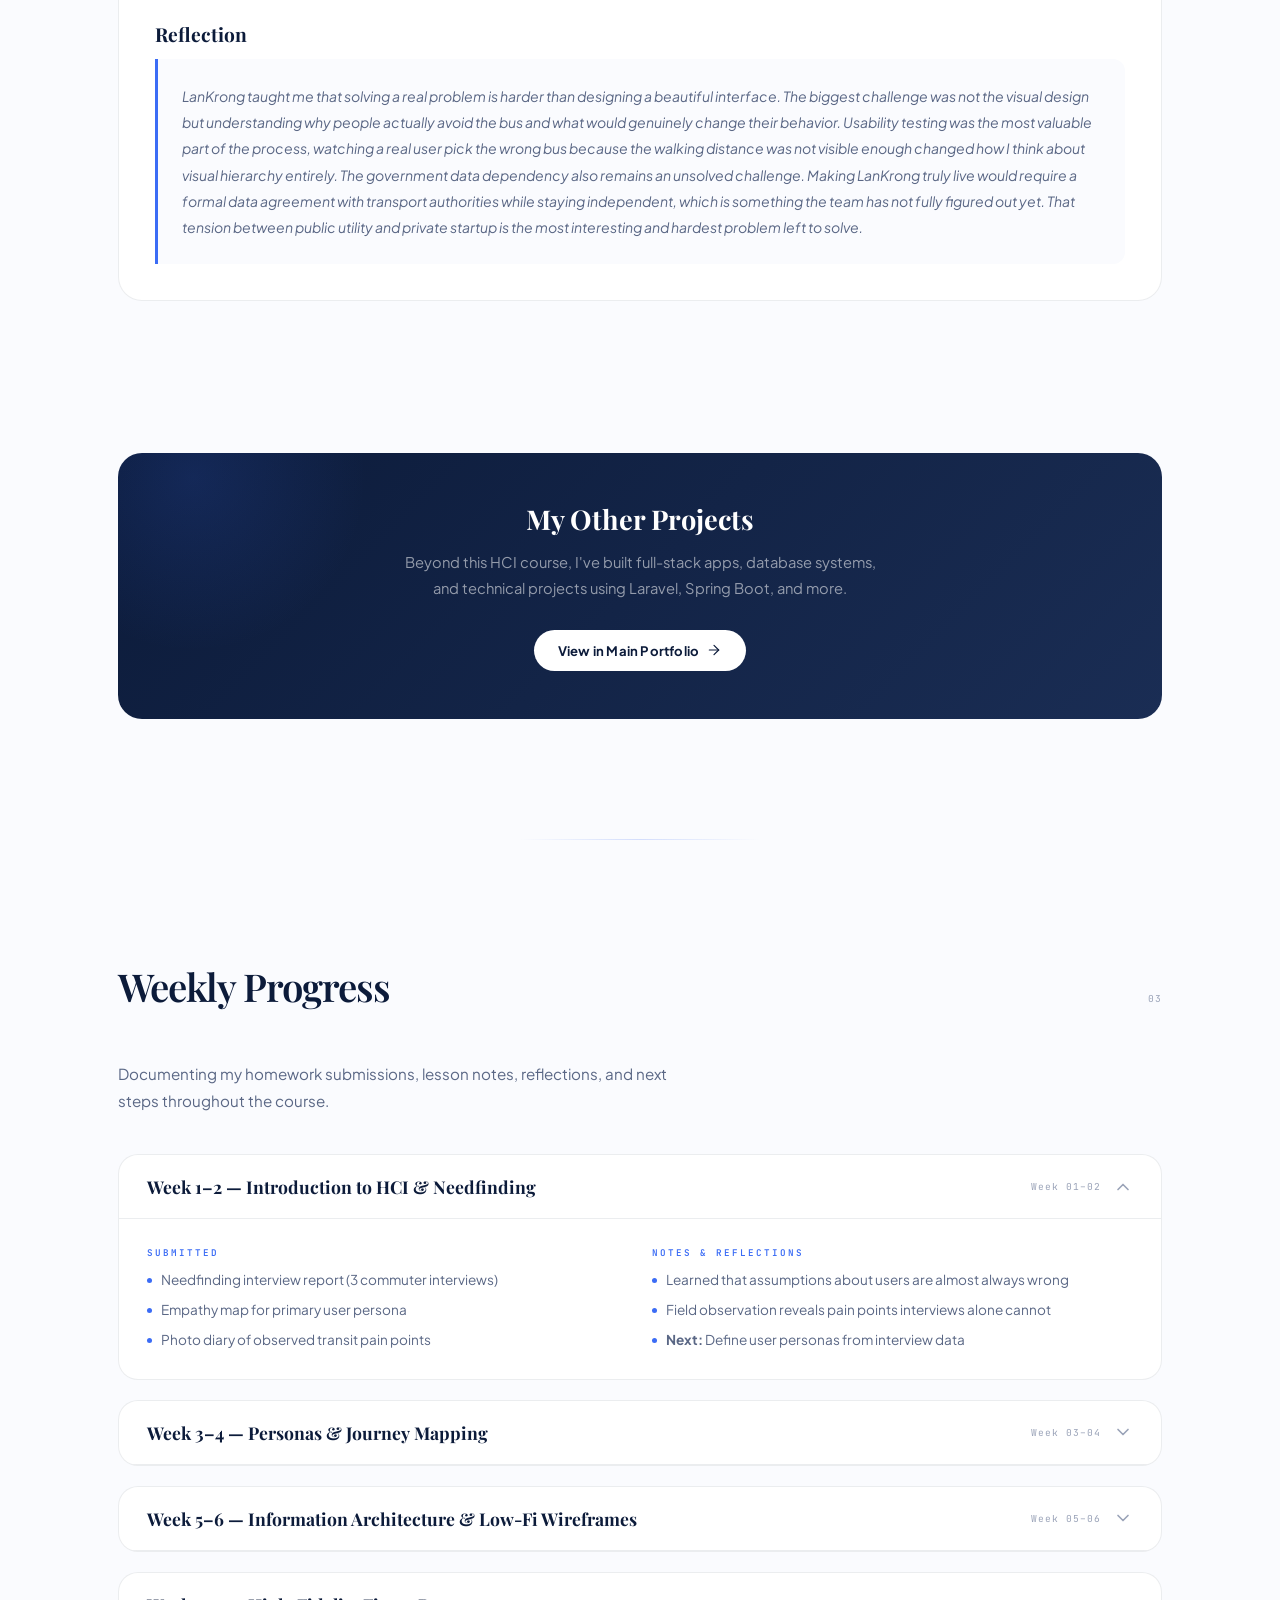
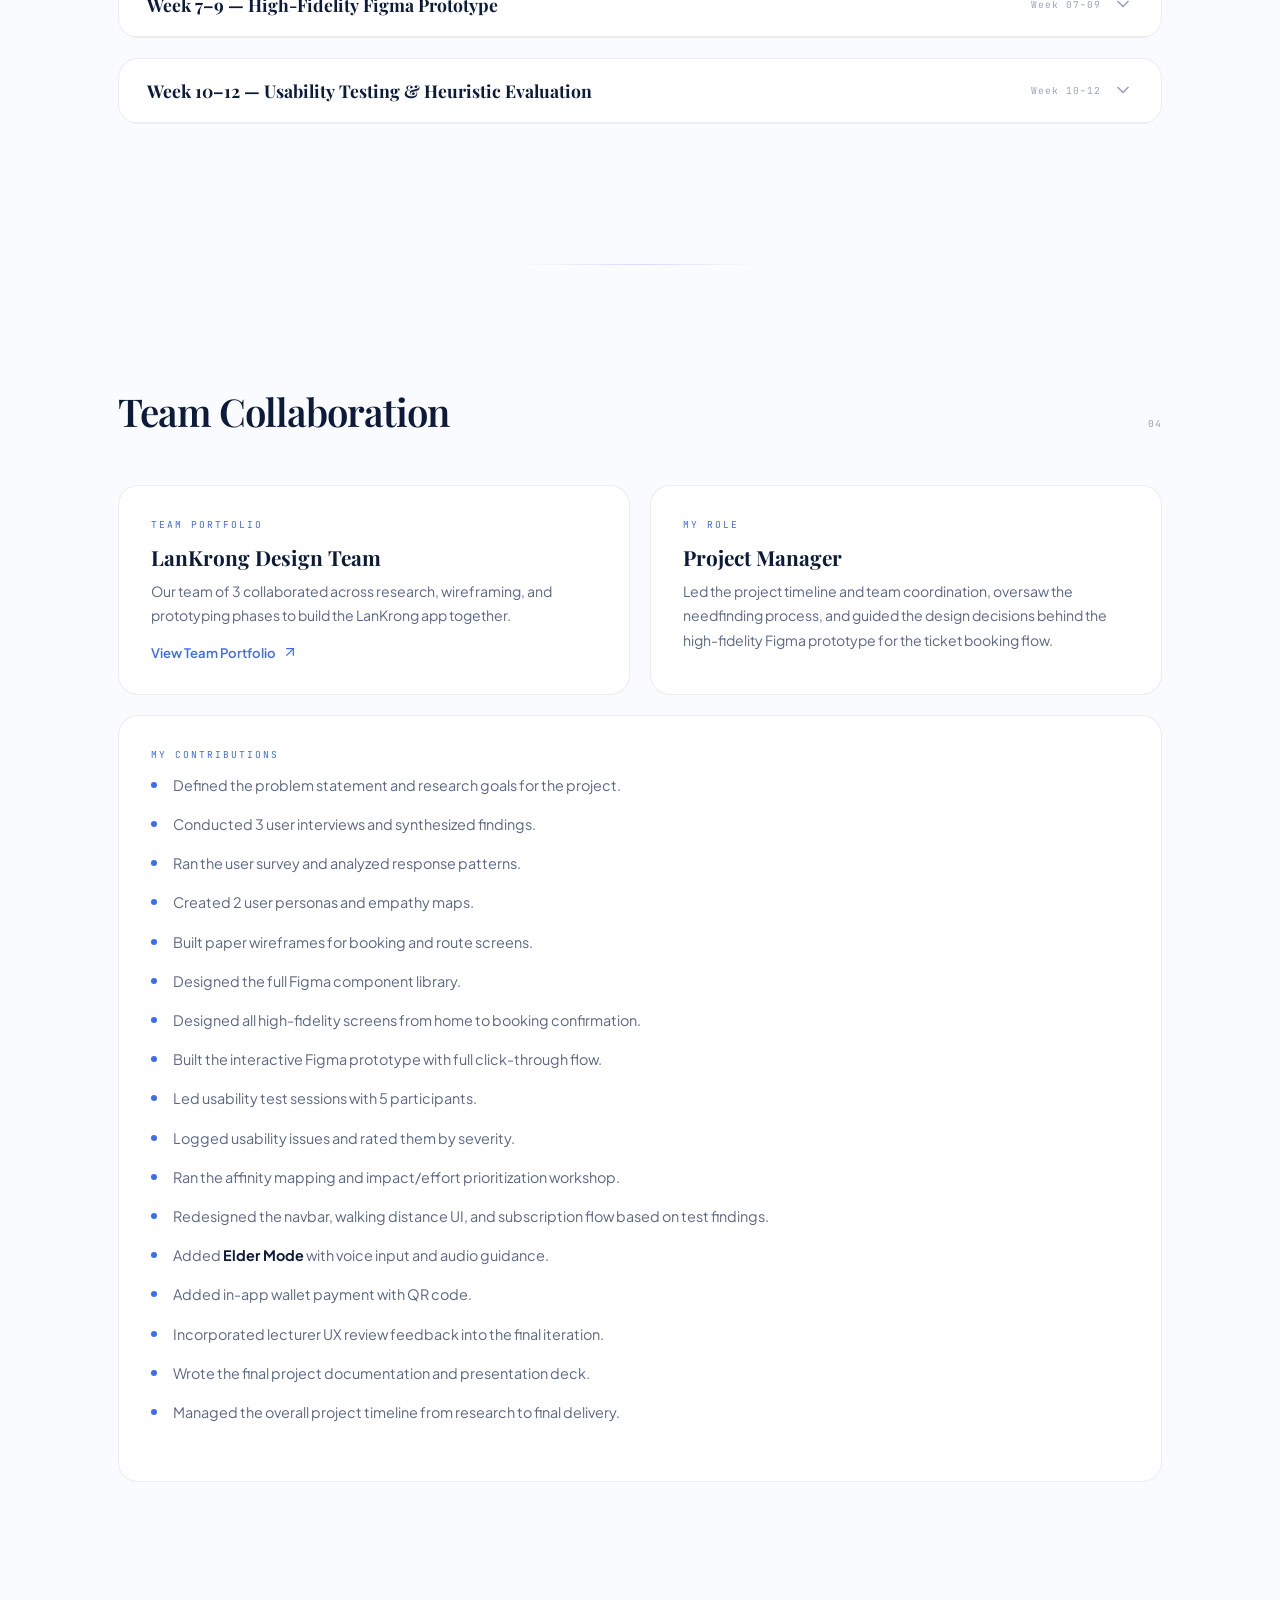
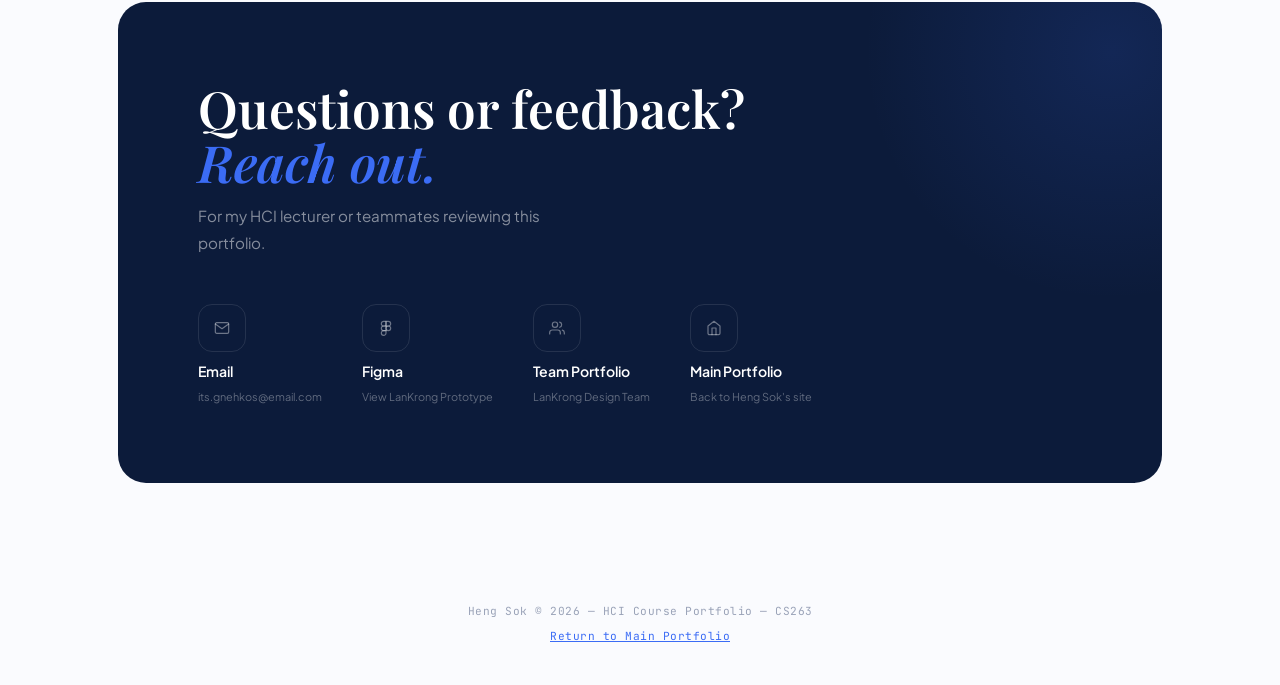
==== commit ff3c0f0f: "finish hci portfolio v1" ====
--- a/hci.html
+++ b/hci.html
@@ -191,10 +191,10 @@
 
           <div class="proj-img-grid">
             <div class="proj-img-box" data-tilt>
-              <img src="images/profile.jpg" alt="Wireframe sketches" class="photo-fit">
+              <img src="images/LanKrongDesignEvolution.jpg" alt="Wireframe sketches" class="photo-fit">
             </div>
             <div class="proj-img-box" data-tilt>
-              <img src="images/profile.jpg" alt="Usability testing session" class="photo-fit">
+              <img src="images/LanKrongElderMode.jpg" alt="Usability testing session" class="photo-fit">
             </div>
           </div>
 
--- a/style.css
+++ b/style.css
@@ -350,4 +350,10 @@
 .process-list{list-style:none;display:flex;flex-direction:column;gap:14px;margin-bottom:24px}
 .process-list li{font-size:0.9rem;color:var(--mid);line-height:1.75;padding-left:22px;position:relative}
 .process-list li::before{content:'';position:absolute;left:0;top:9px;width:6px;height:6px;border-radius:50%;background:var(--blue)}
-.process-list li strong{color:var(--navy)}+.process-list li strong{color:var(--navy)}
+
+.proj-img-grid{display:grid;grid-template-columns:1fr;gap:16px;margin-bottom:24px}
+.proj-img-box{width:100%;aspect-ratio:auto;background:var(--bg);border-radius:14px;border:1px solid var(--line);overflow:hidden;position:relative;transition:all 0.5s cubic-bezier(0.16,1,0.3,1)}
+.proj-img-box:hover{border-color:var(--blue);box-shadow:0 16px 40px rgba(12,27,58,0.08);transform:translateY(-4px)}
+.proj-img-box:hover .photo-fit{transform:scale(1.03)}
+.proj-img-box .photo-fit{object-fit:contain;width:100%;height:auto;display:block}
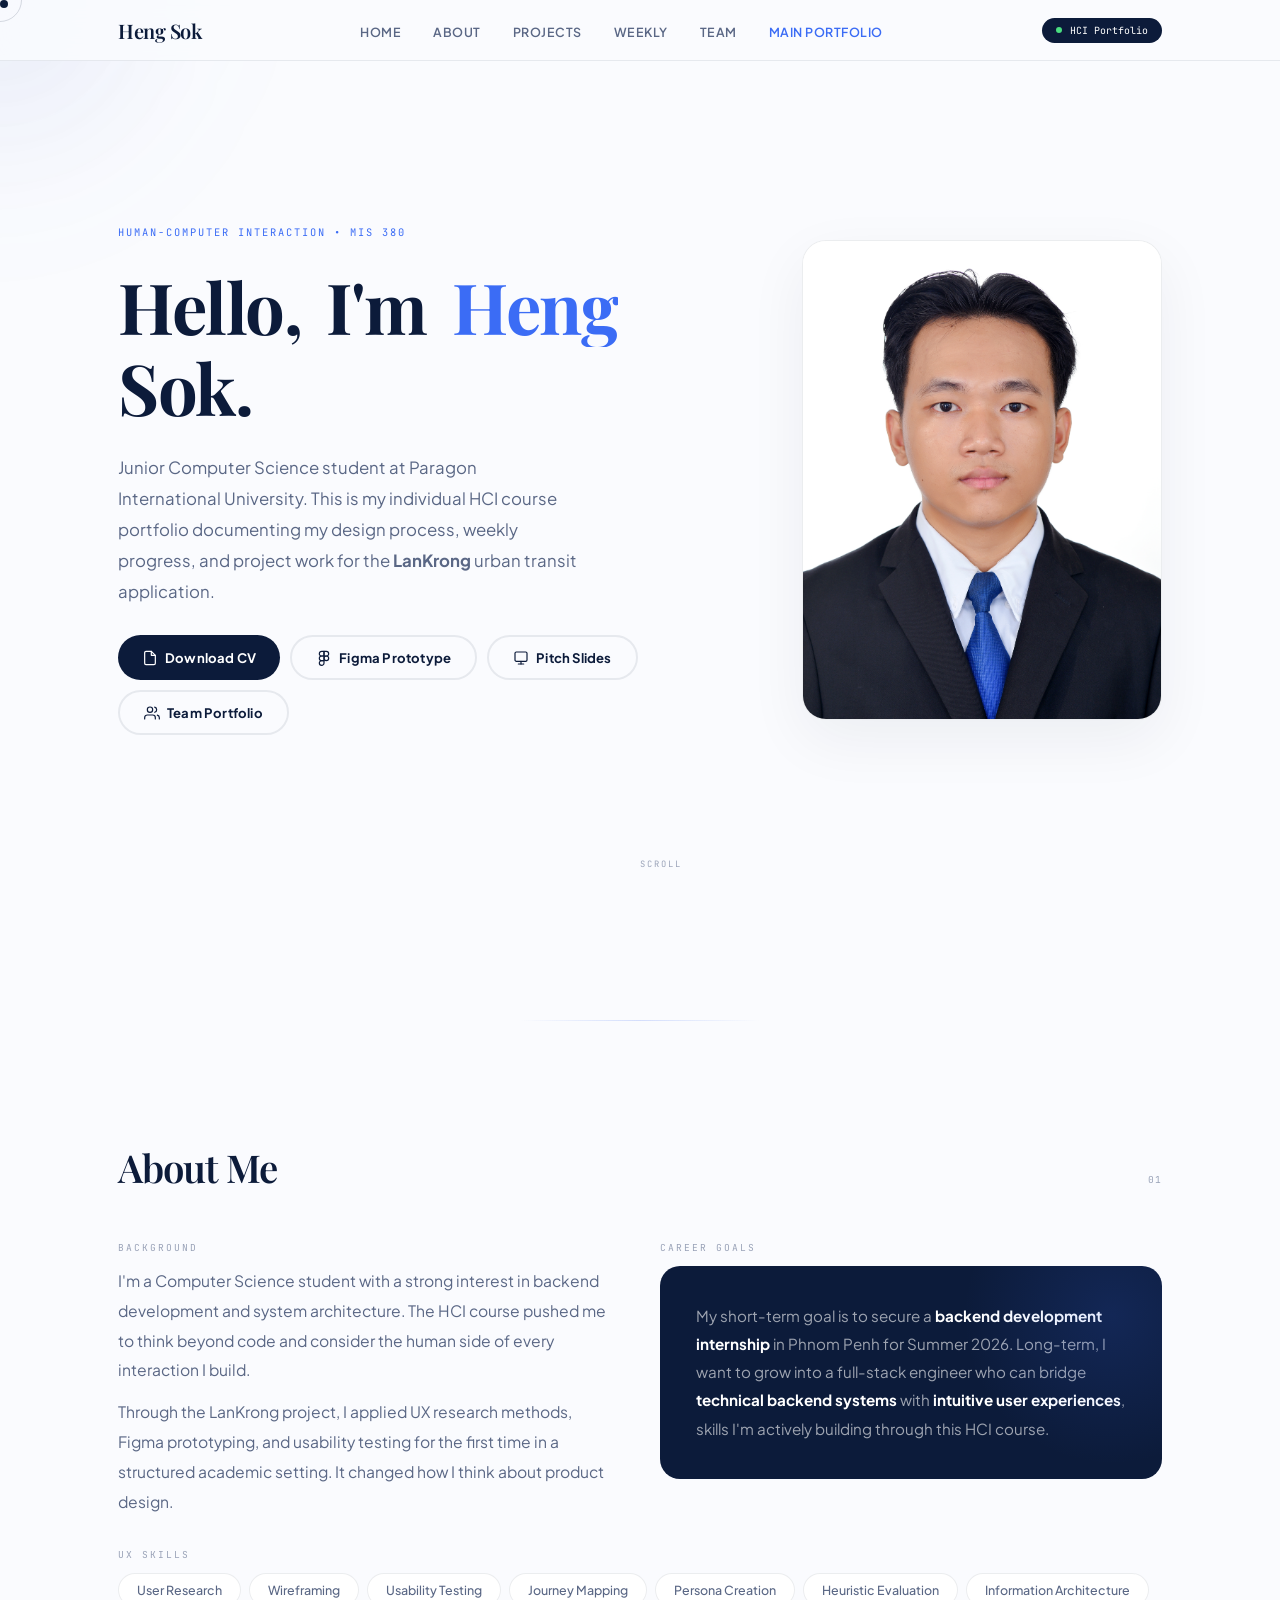
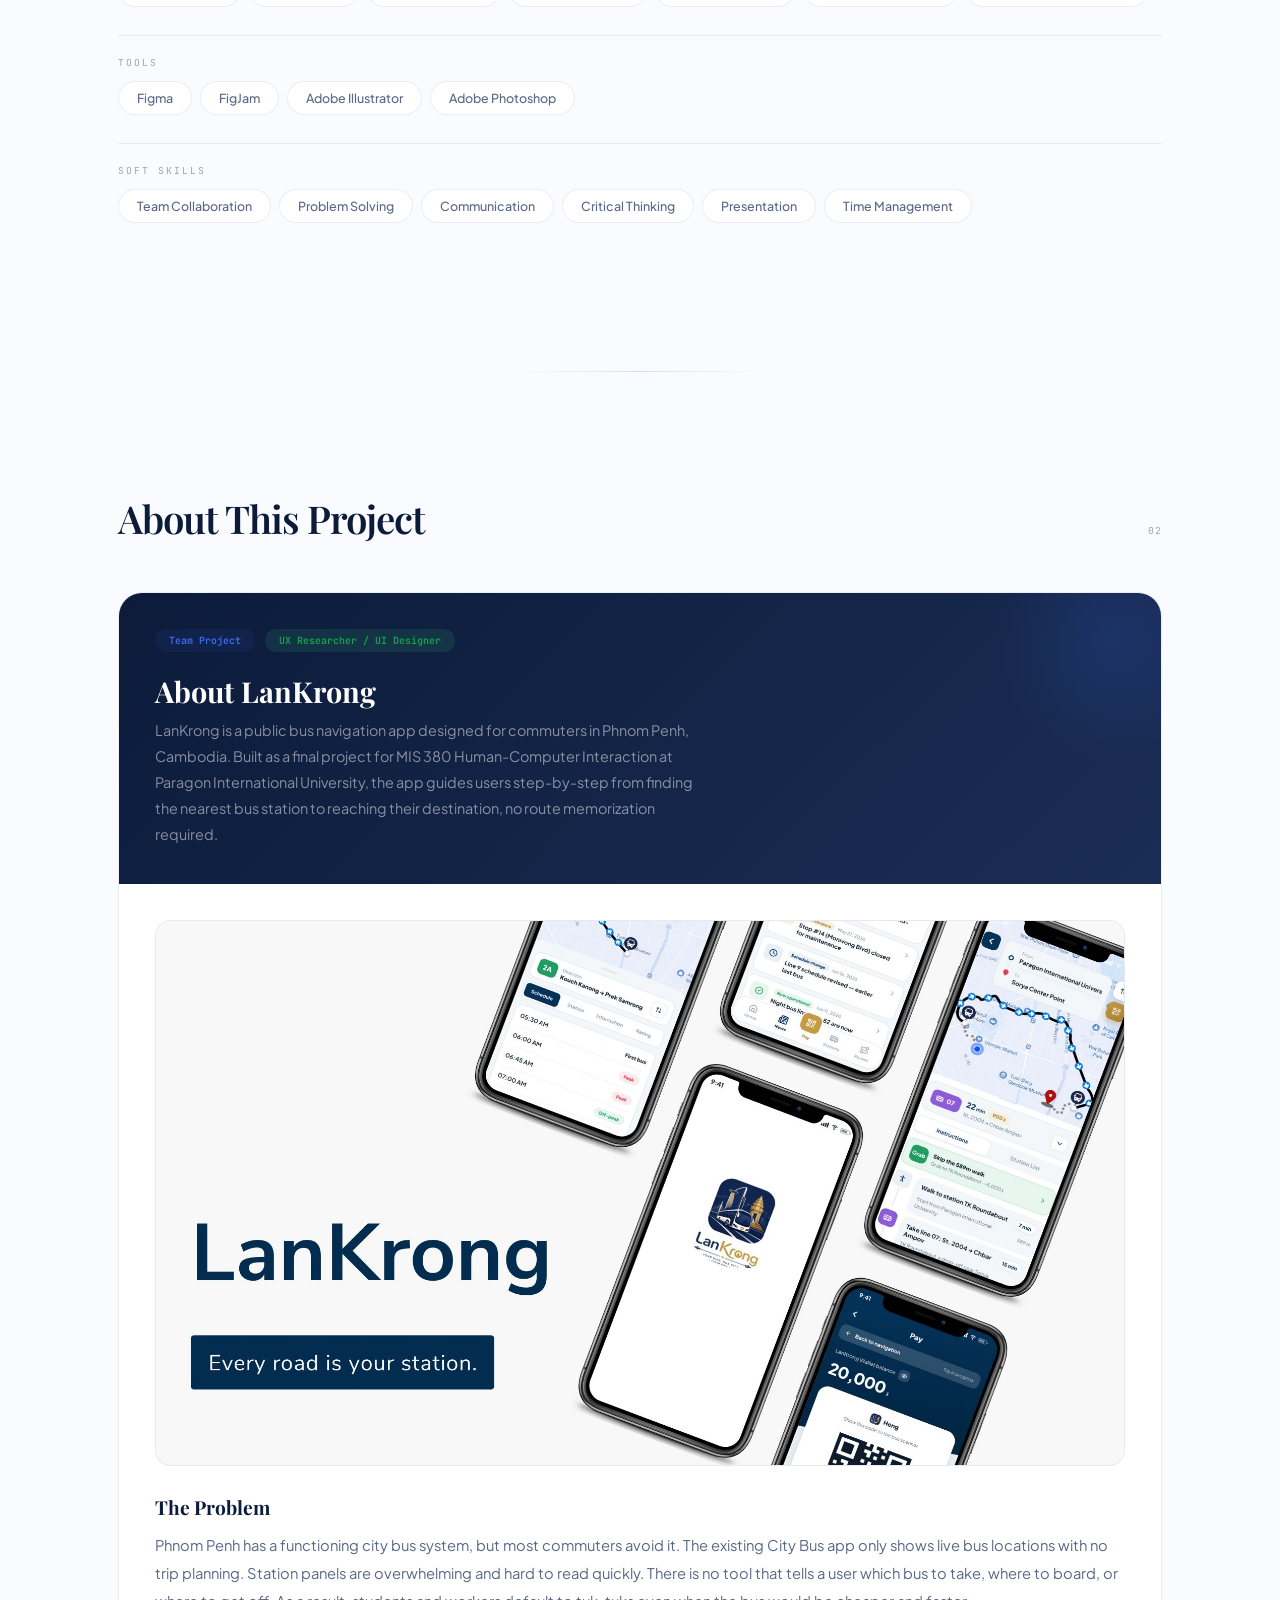
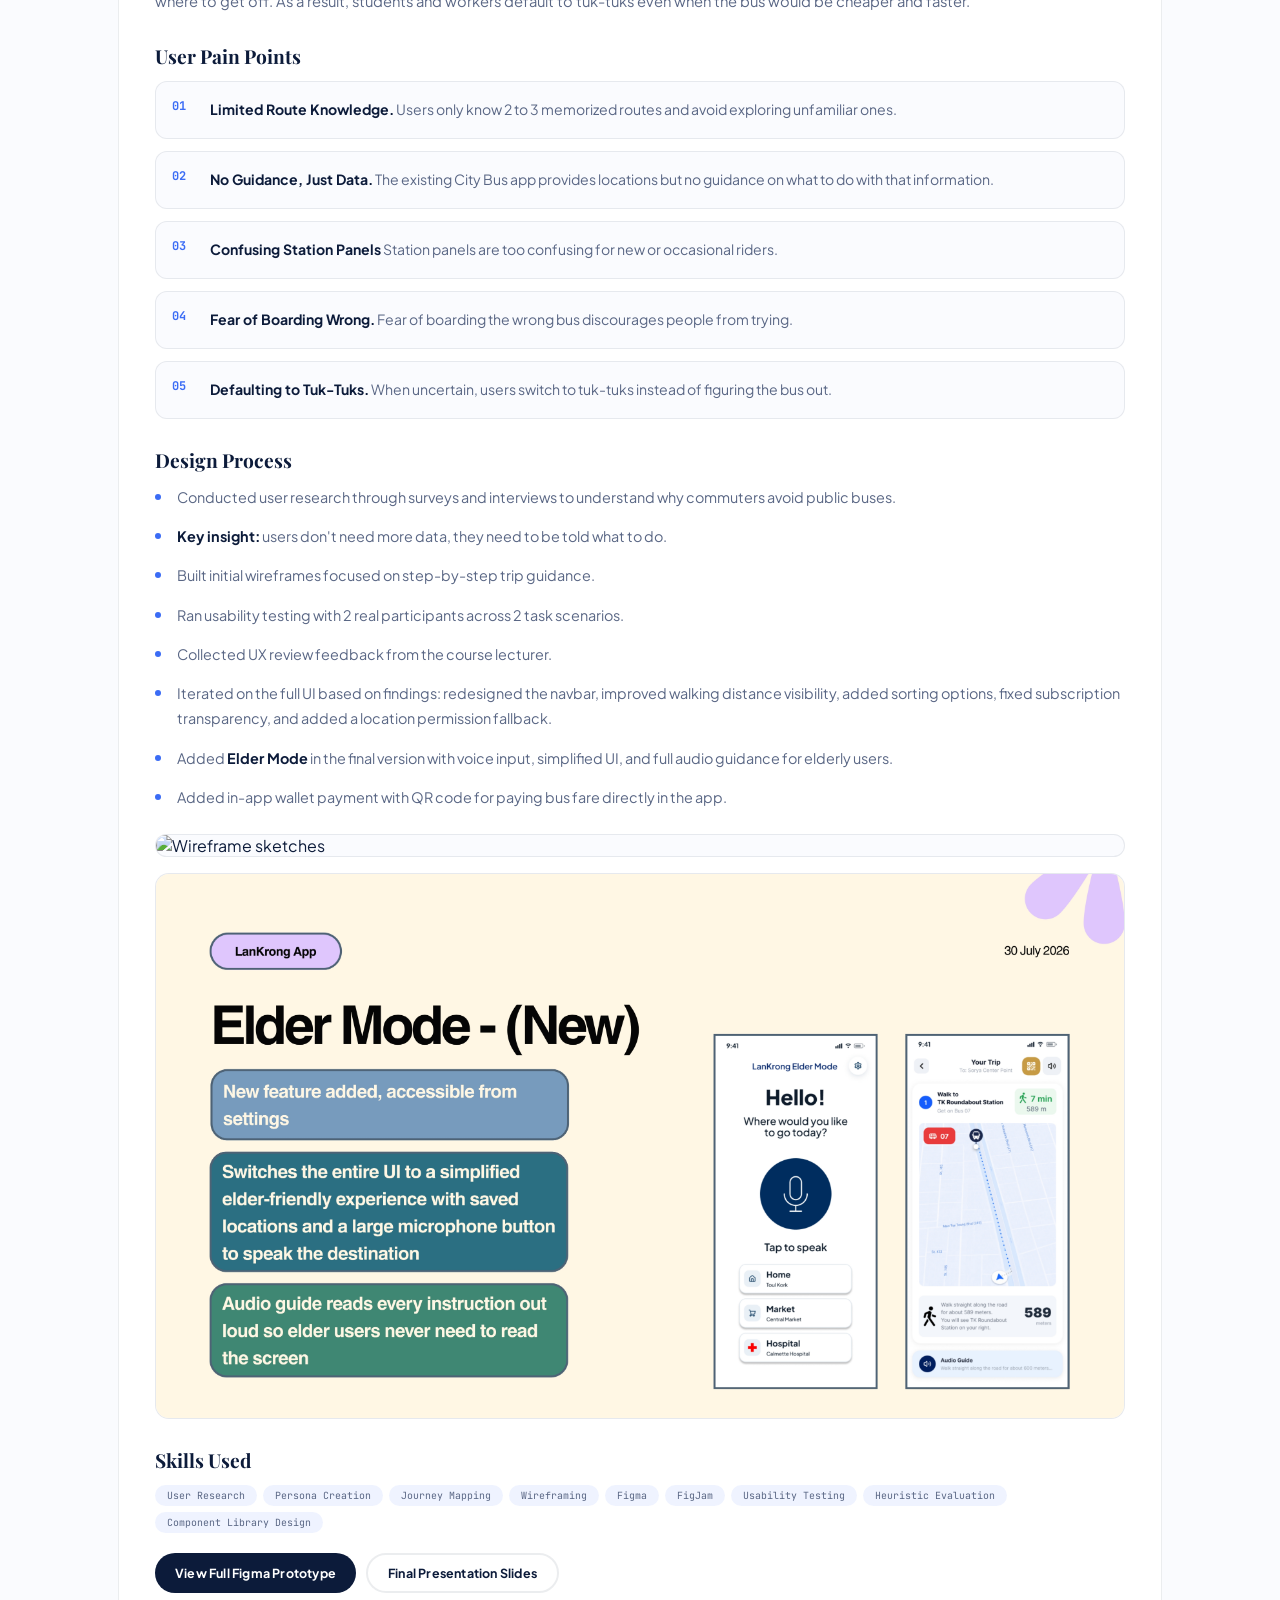
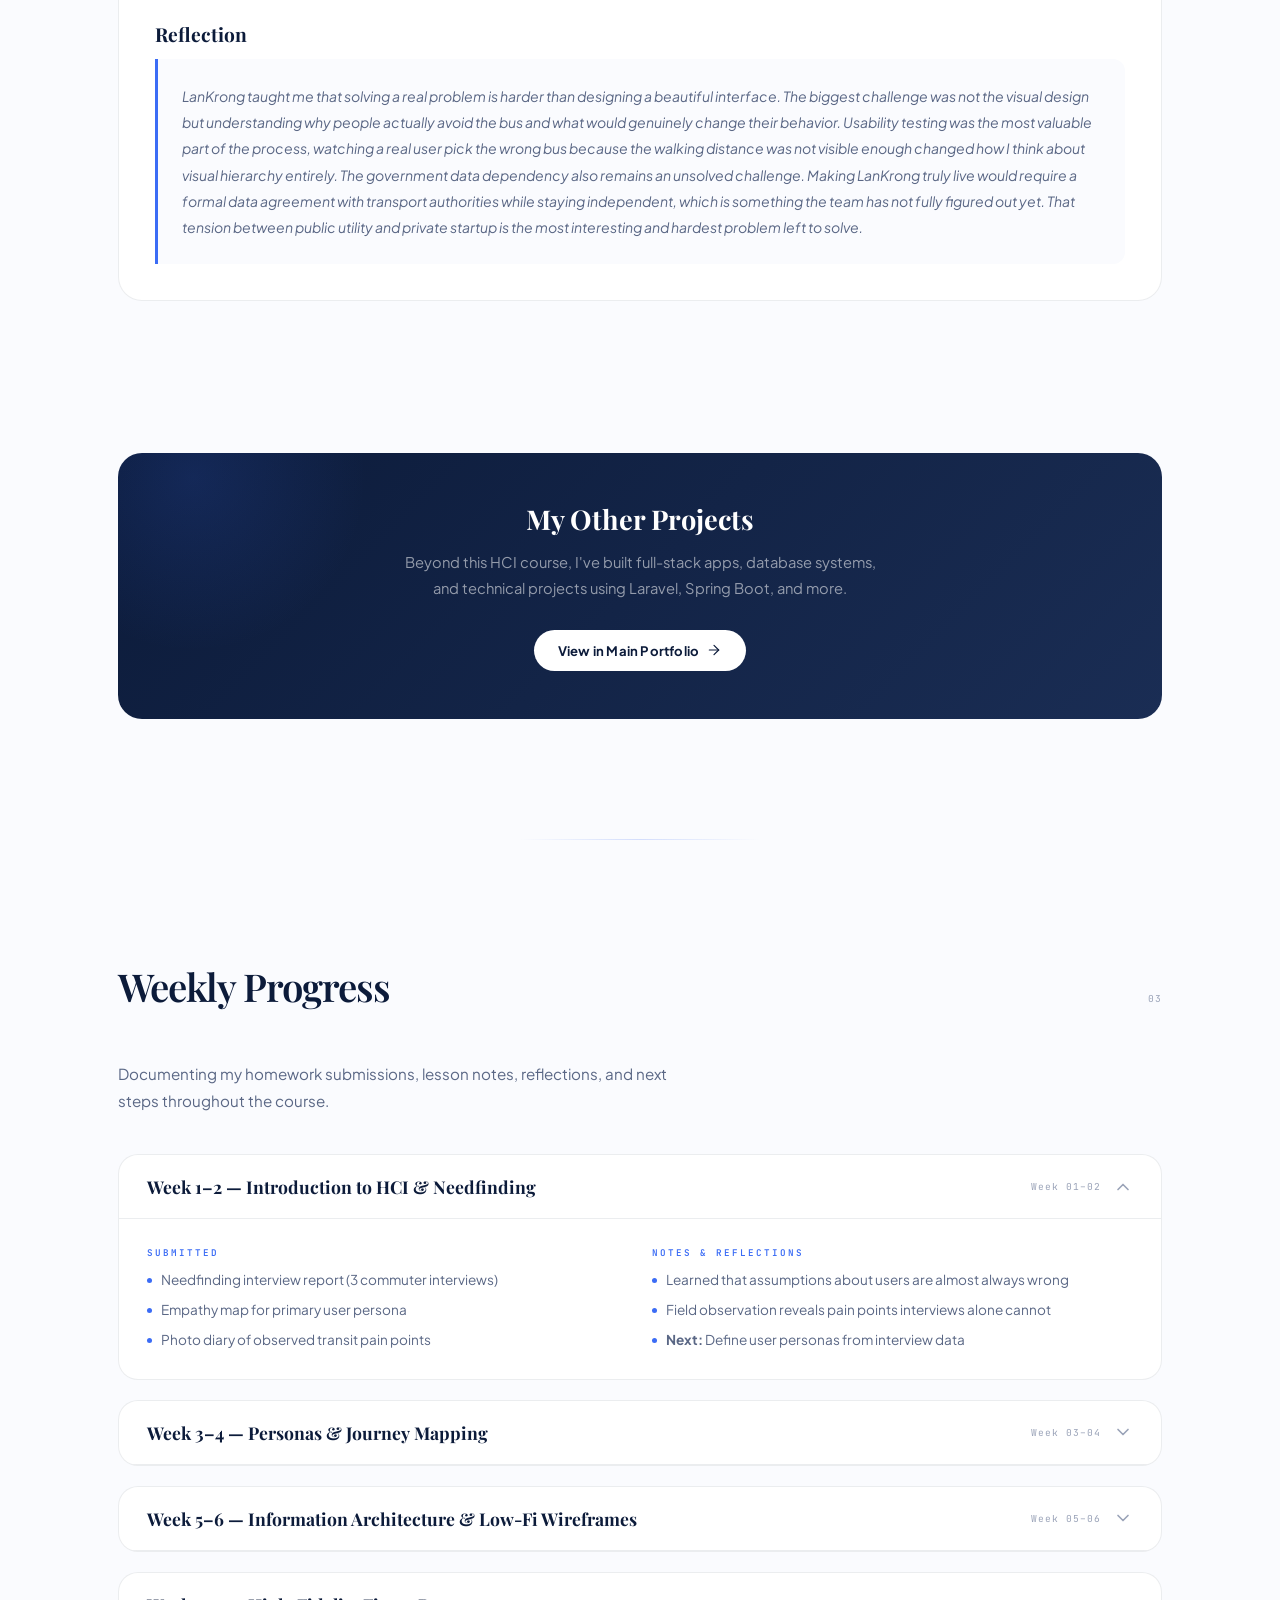
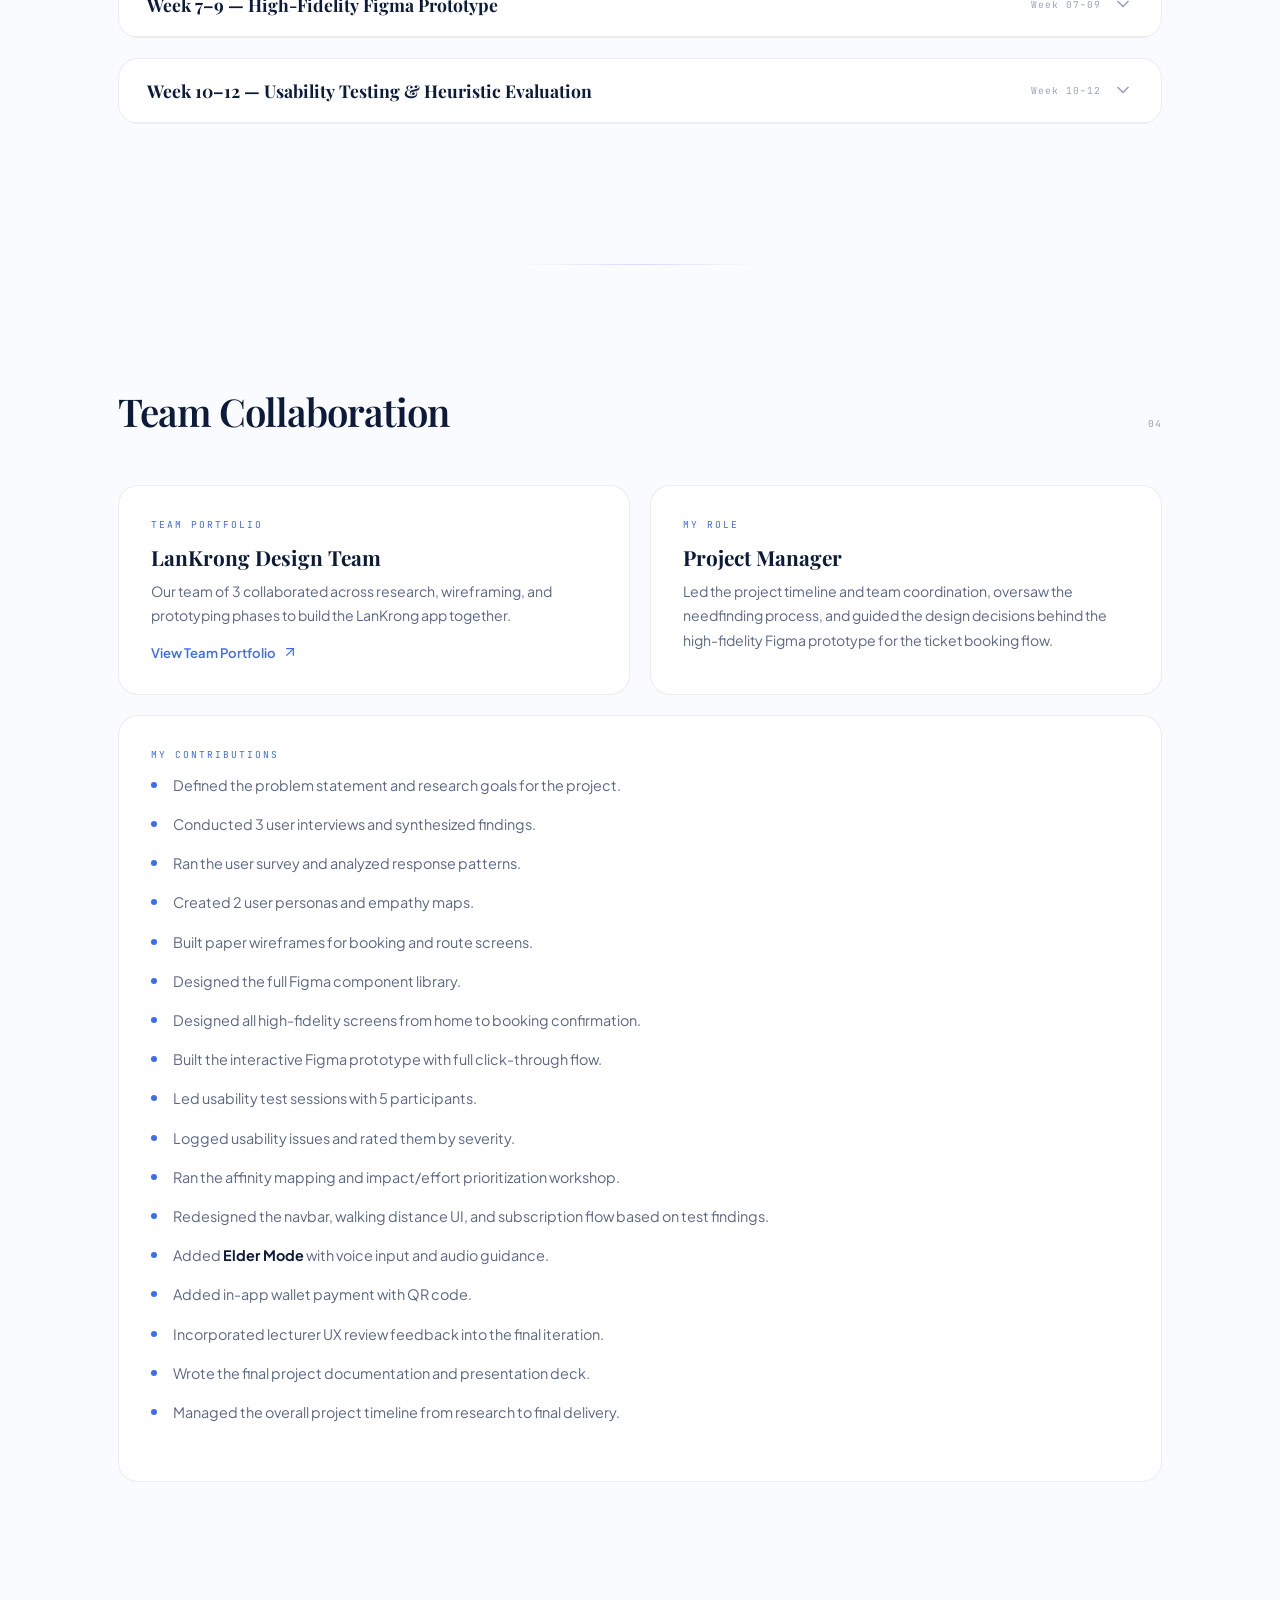
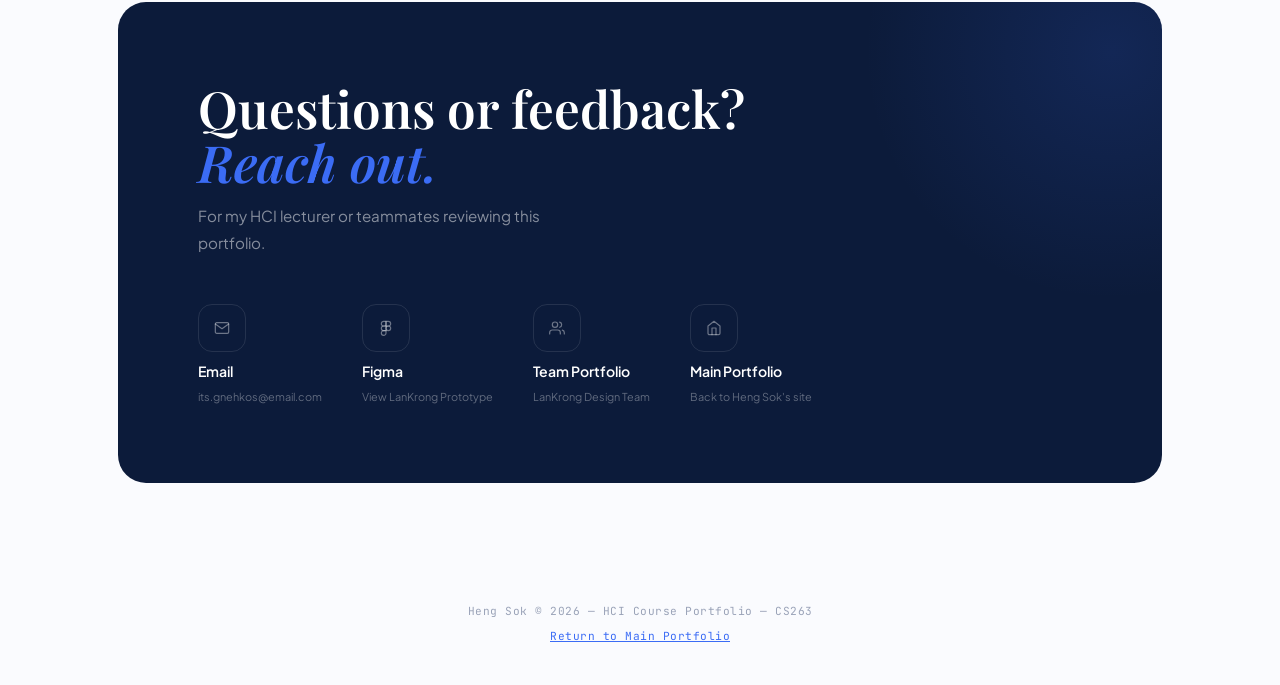
==== commit 4b8c5894: "fix name italic" ====
--- a/hci.html
+++ b/hci.html
@@ -40,7 +40,7 @@
           <h1>
             <span class="w"><span>Hello,</span></span>
             <span class="w"><span>I'm</span></span>
-            <span class="w"><span class="it">Heng</span></span>
+            <span class="w"><span class="it-color">Heng</span></span>
             <span class="w"><span>Sok.</span></span>
           </h1>
           <p class="hero-desc">Junior Computer Science student at Paragon International University. This is my individual HCI course portfolio documenting my design process, weekly progress, and project work for the <strong>LanKrong</strong> urban transit application.</p>
--- a/style.css
+++ b/style.css
@@ -55,8 +55,8 @@
 .hero-pre span{display:inline-block;transform:translateY(100%);animation:su 0.5s 0.3s forwards}
 @keyframes su{to{transform:translateY(0)}}
 
-.hero h1{font-family:var(--display);font-size:clamp(3rem,5.5vw,4.8rem);font-weight:700;line-height:1.05;letter-spacing:-1.5px;margin-bottom:24px;color:var(--navy)}
-.hero h1 .w{display:inline-block;overflow:hidden;vertical-align:bottom;margin-right:0.15em}
+.hero h1{font-family:var(--display);font-size:clamp(3rem,5.5vw,4.8rem);font-weight:700;line-height:1.15;letter-spacing:-1.5px;margin-bottom:24px;color:var(--navy);padding-top:0.1em}
+.hero h1 .w{display:inline-block;overflow:hidden;vertical-align:bottom;margin-right:0.15em;padding-top:0.2em;margin-top:-0.2em}
 .hero h1 .w span{display:inline-block;transform:translateY(120%) rotate(4deg);animation:wordIn 0.8s cubic-bezier(0.16,1,0.3,1) forwards}
 @keyframes wordIn{to{transform:translateY(0) rotate(0)}}
 .hero h1 .w:nth-child(1) span{animation-delay:0.05s}
@@ -356,4 +356,10 @@
 .proj-img-box{width:100%;aspect-ratio:auto;background:var(--bg);border-radius:14px;border:1px solid var(--line);overflow:hidden;position:relative;transition:all 0.5s cubic-bezier(0.16,1,0.3,1)}
 .proj-img-box:hover{border-color:var(--blue);box-shadow:0 16px 40px rgba(12,27,58,0.08);transform:translateY(-4px)}
 .proj-img-box:hover .photo-fit{transform:scale(1.03)}
-.proj-img-box .photo-fit{object-fit:contain;width:100%;height:auto;display:block}+.proj-img-box .photo-fit{object-fit:contain;width:100%;height:auto;display:block}
+
+.cur-r.on-dark{border-color:rgba(255,255,255,0.35)}
+.cur-r.on-dark.h{border-color:rgba(255,255,255,0.6);background:rgba(255,255,255,0.08)}
+.cur.on-dark{background:#fff}
+
+.it-color{color:var(--blue)}
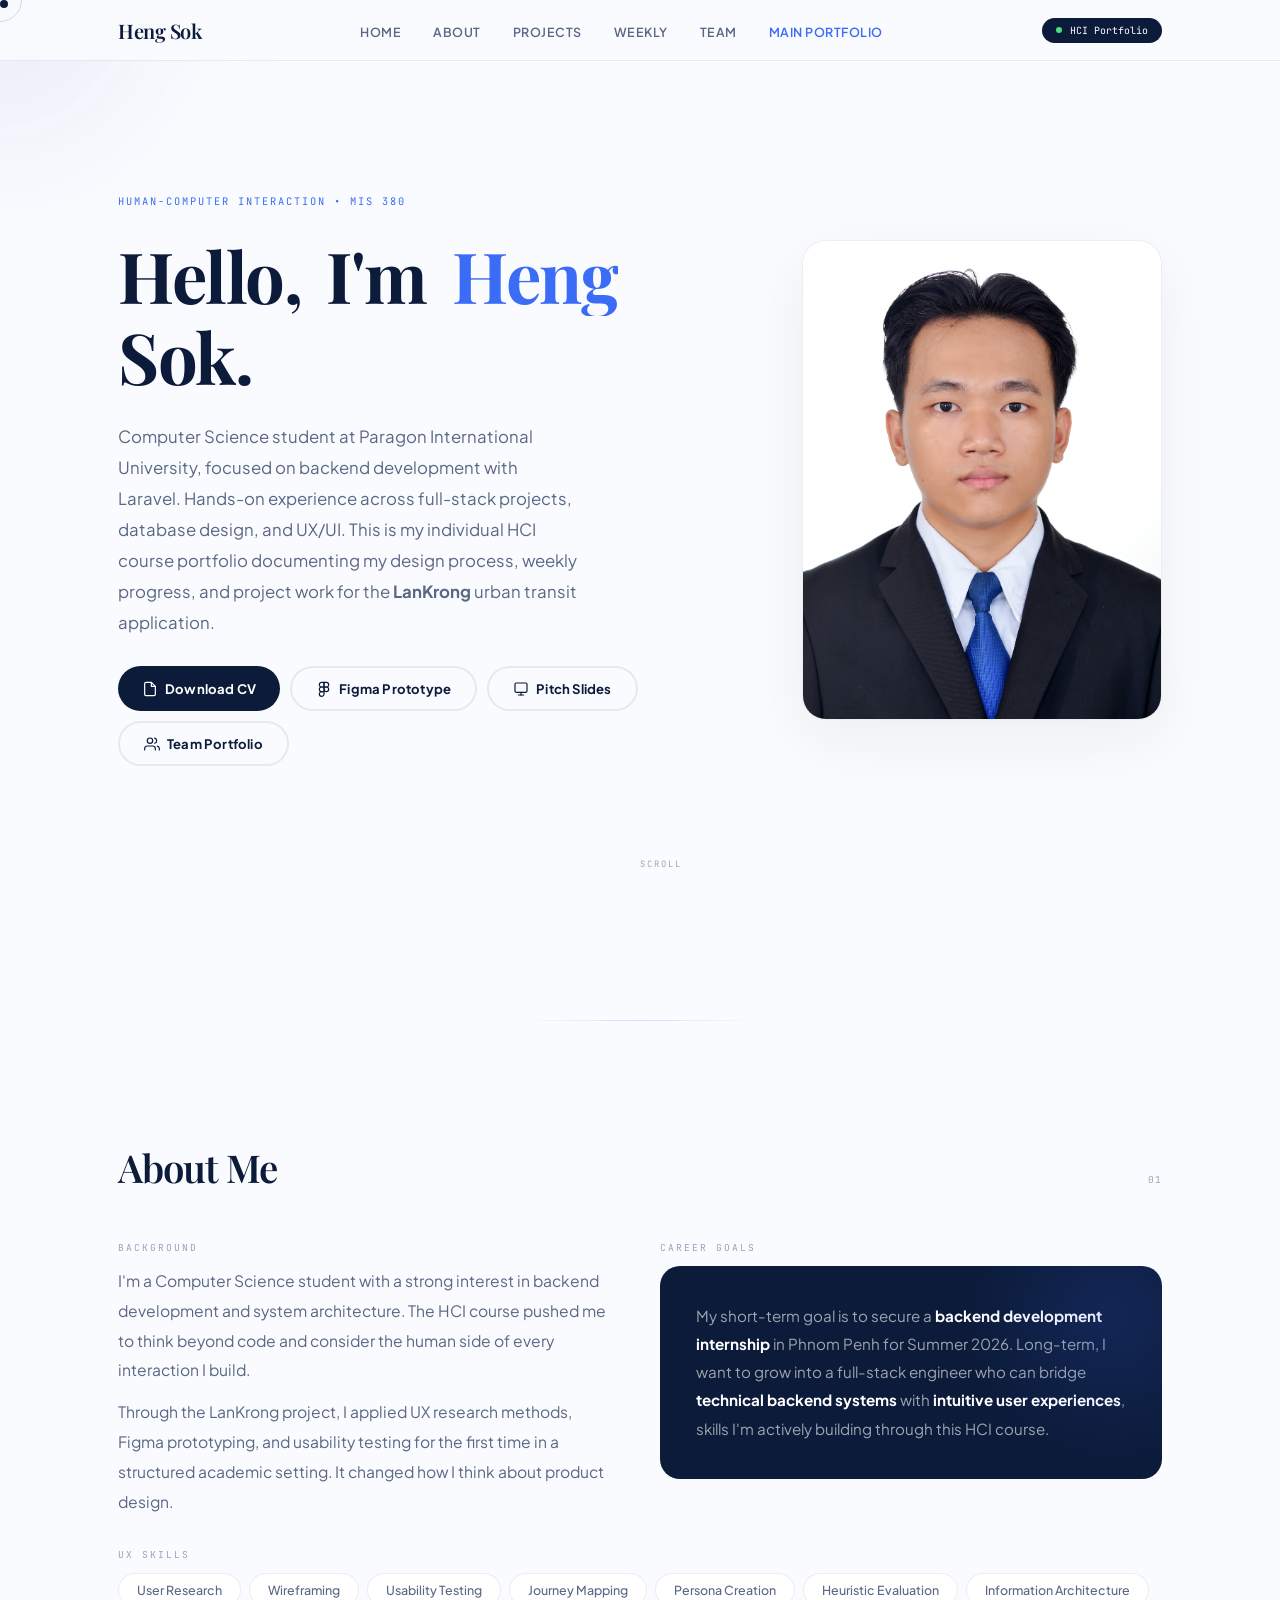
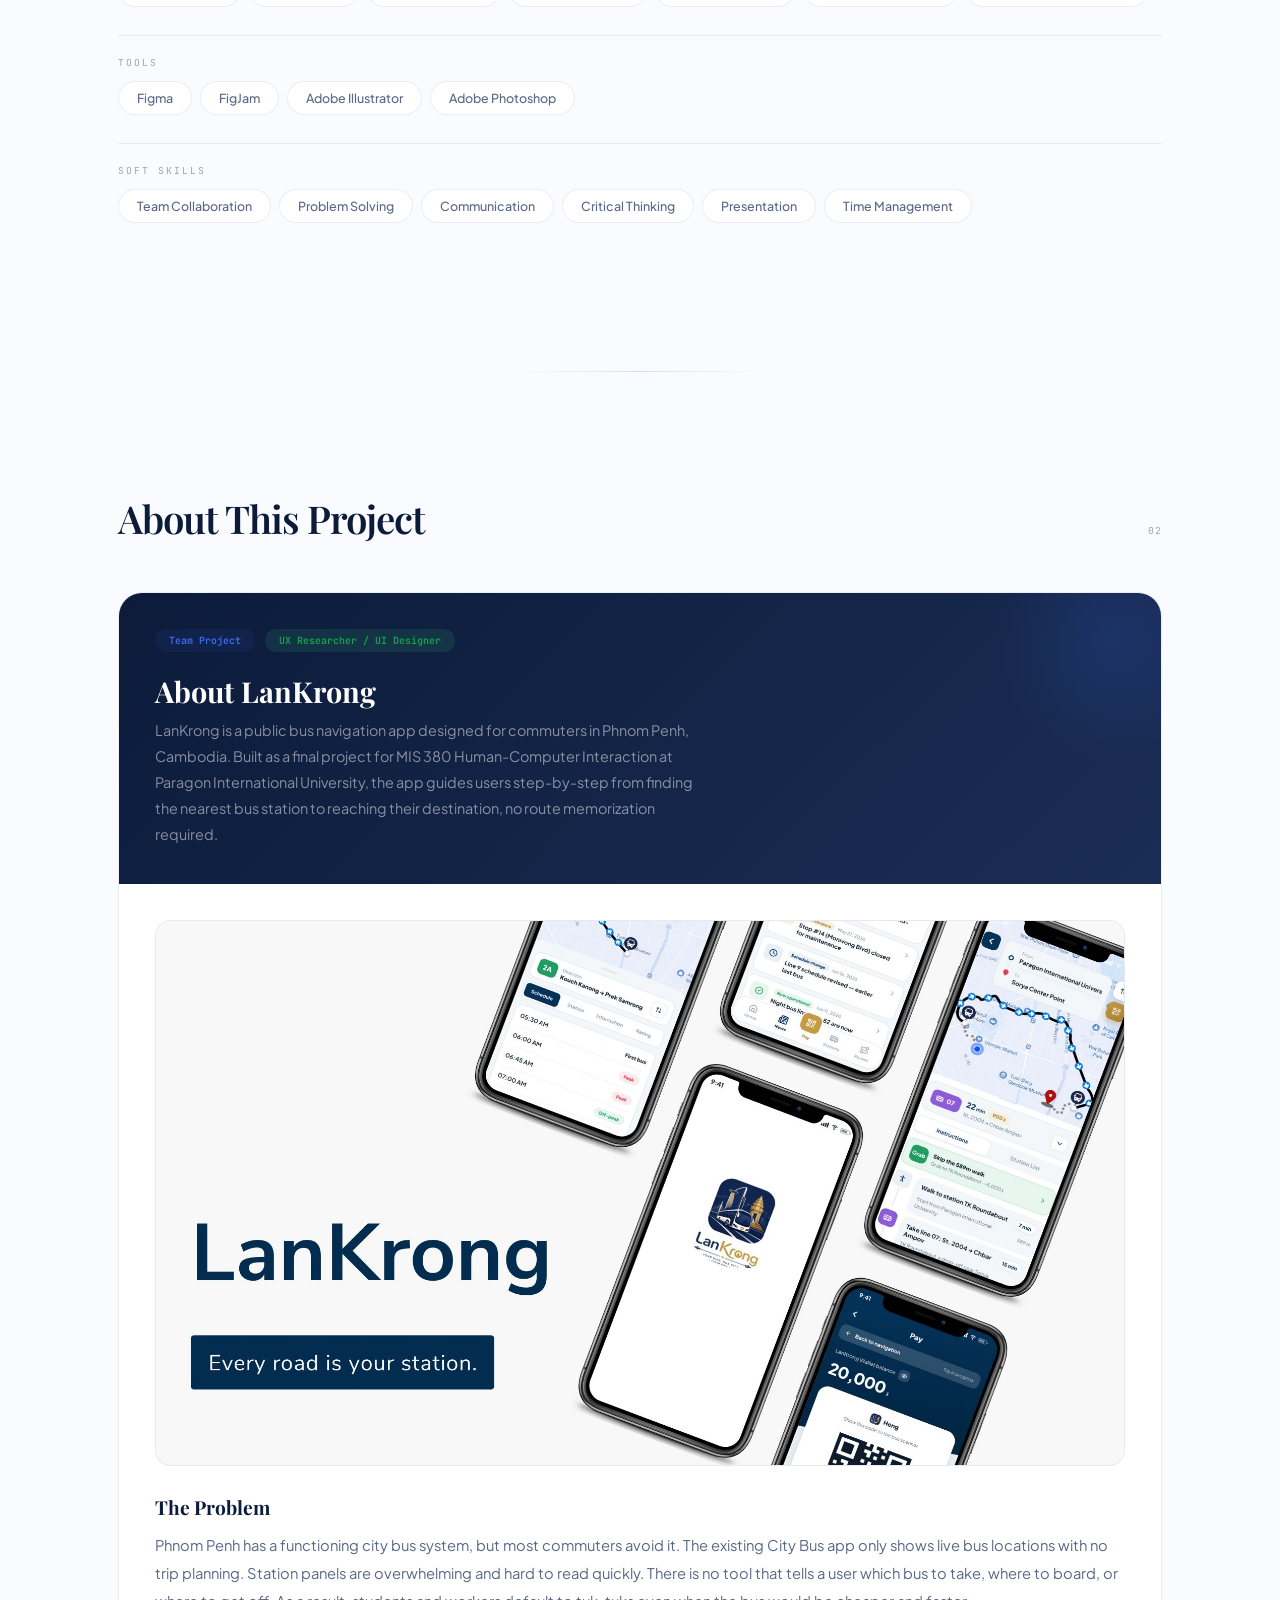
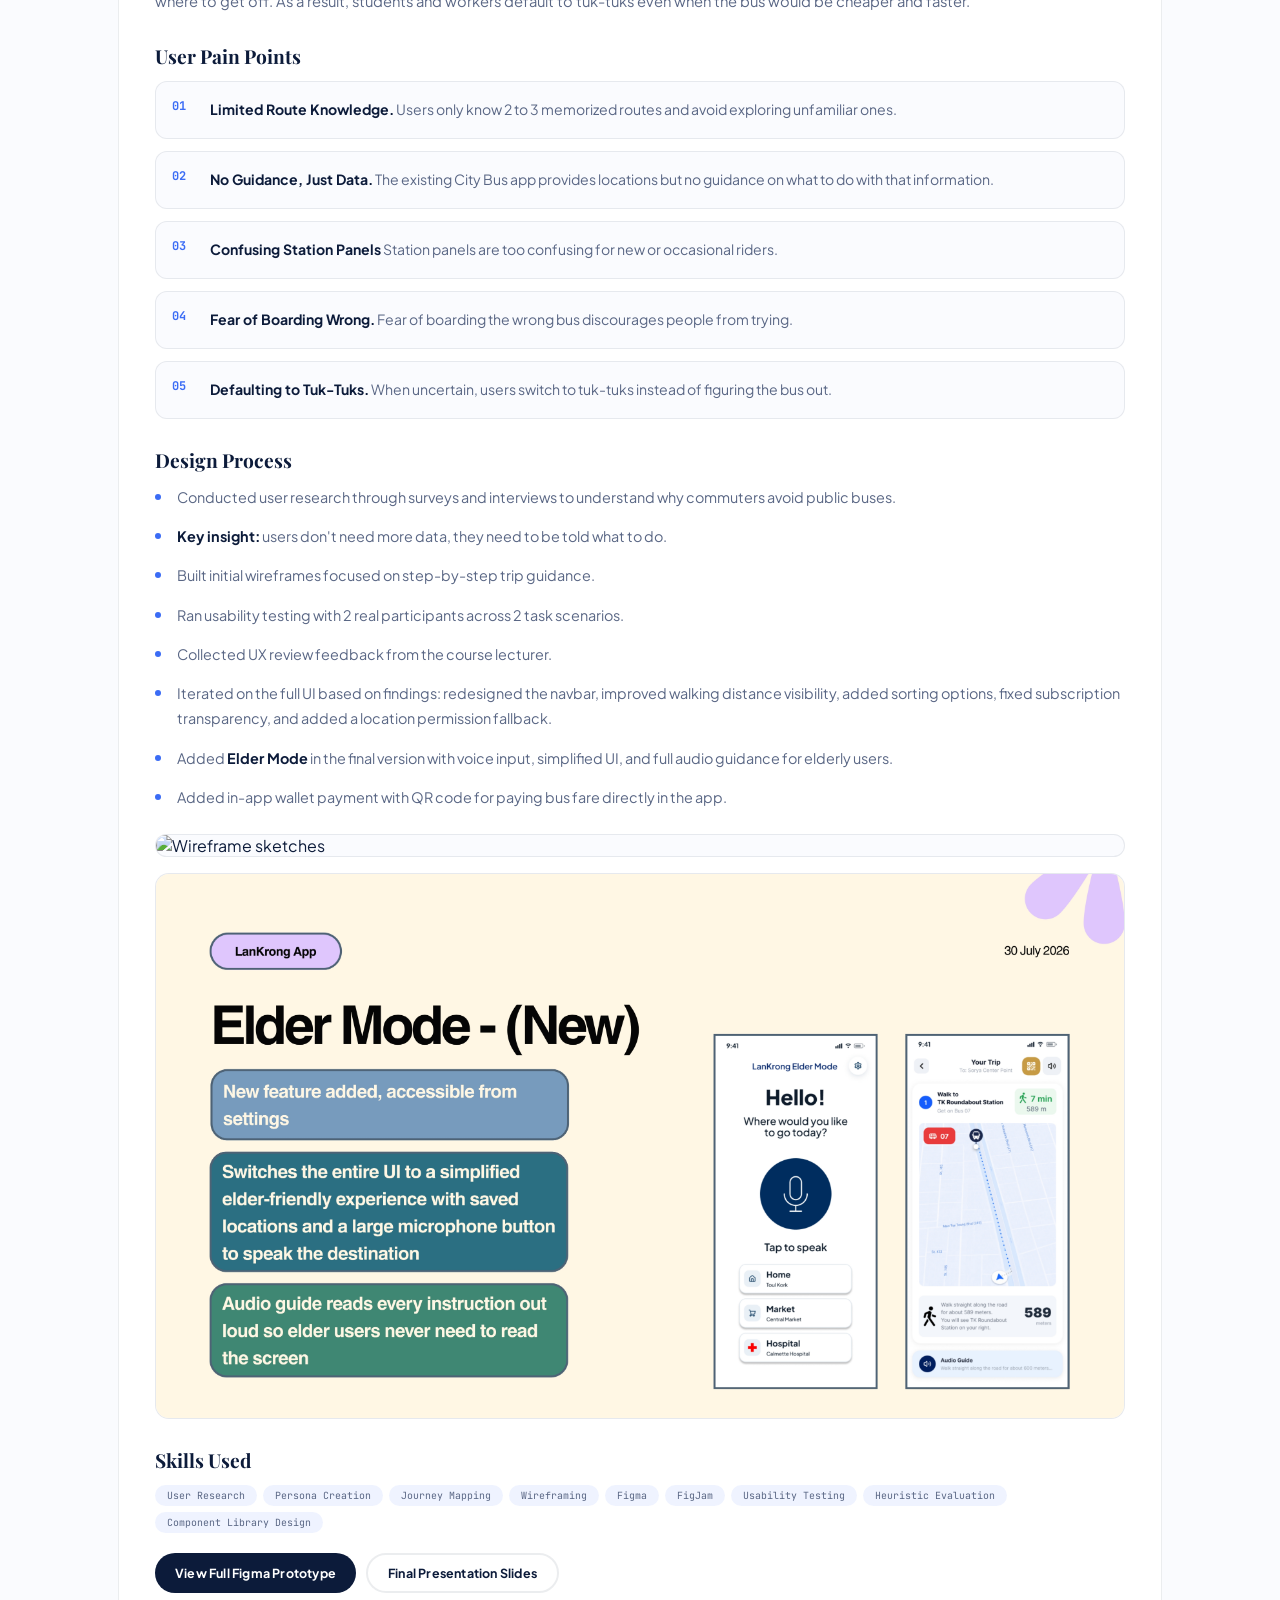
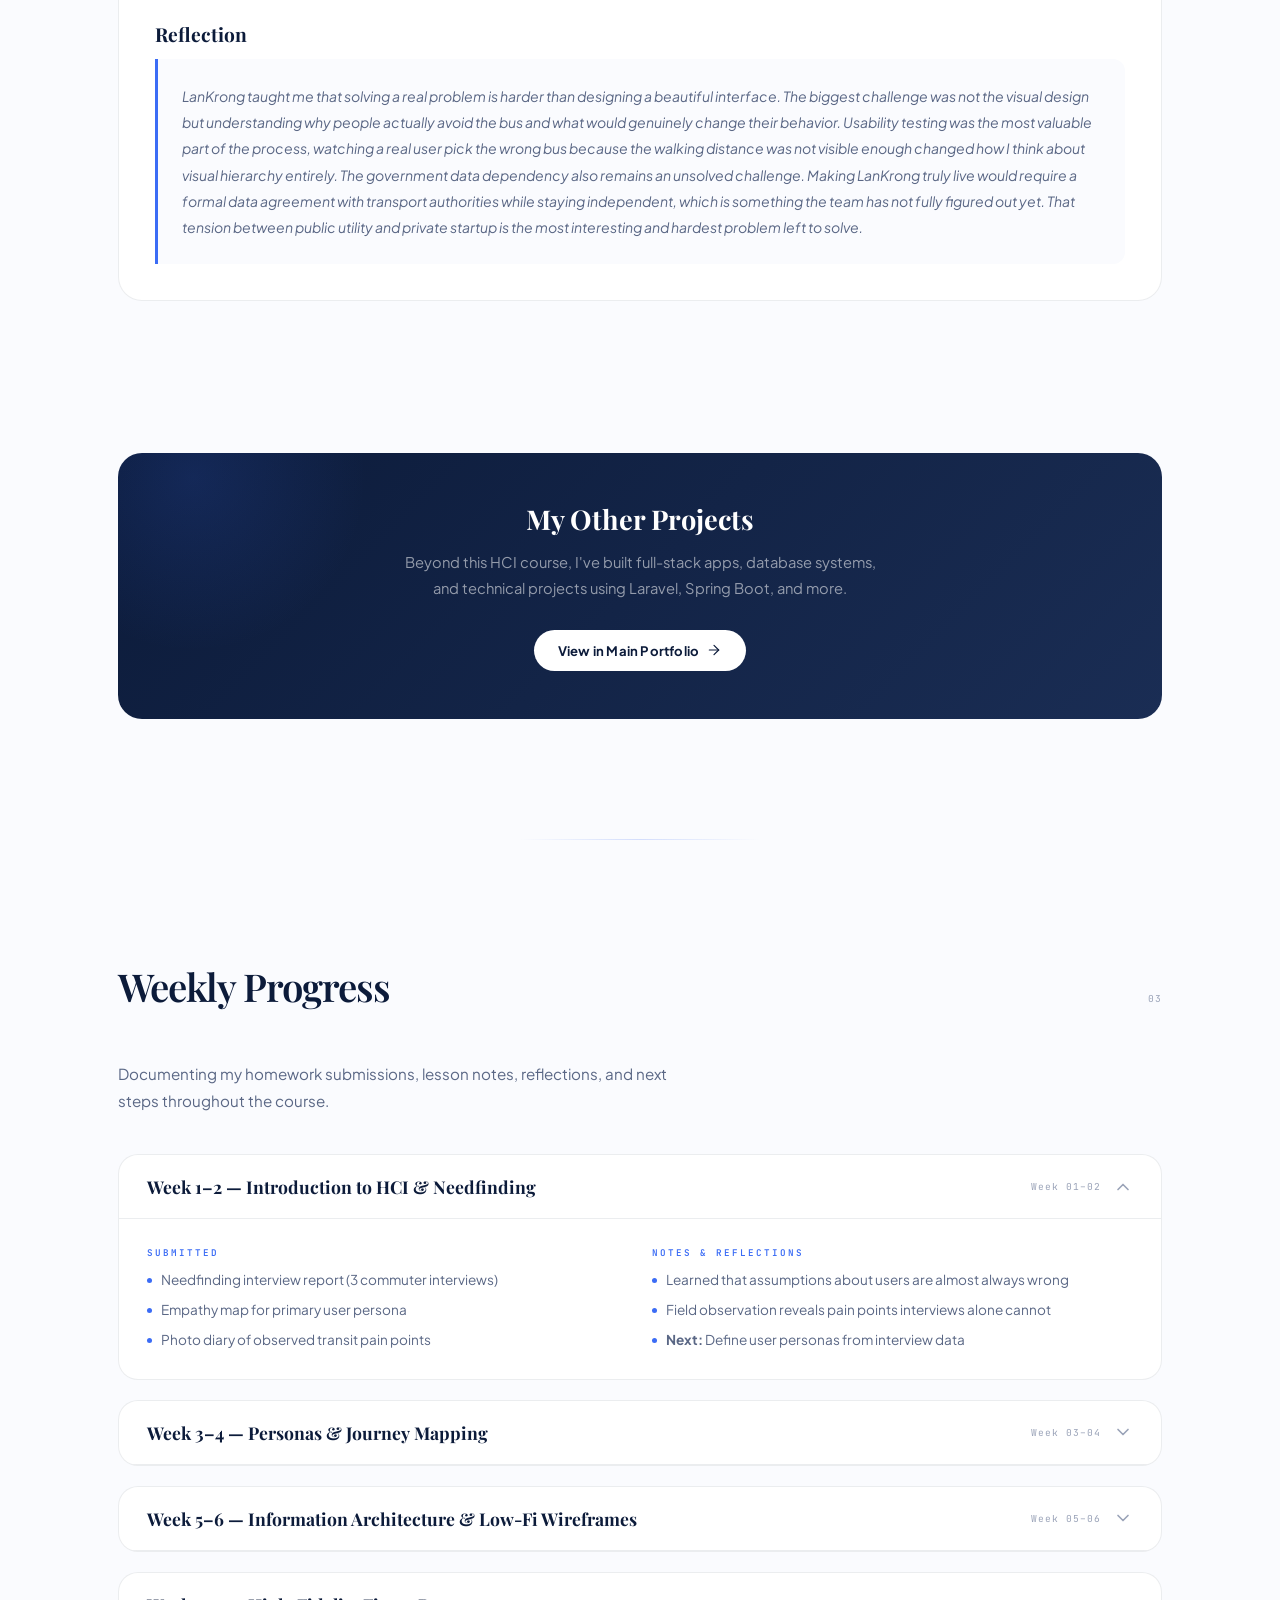
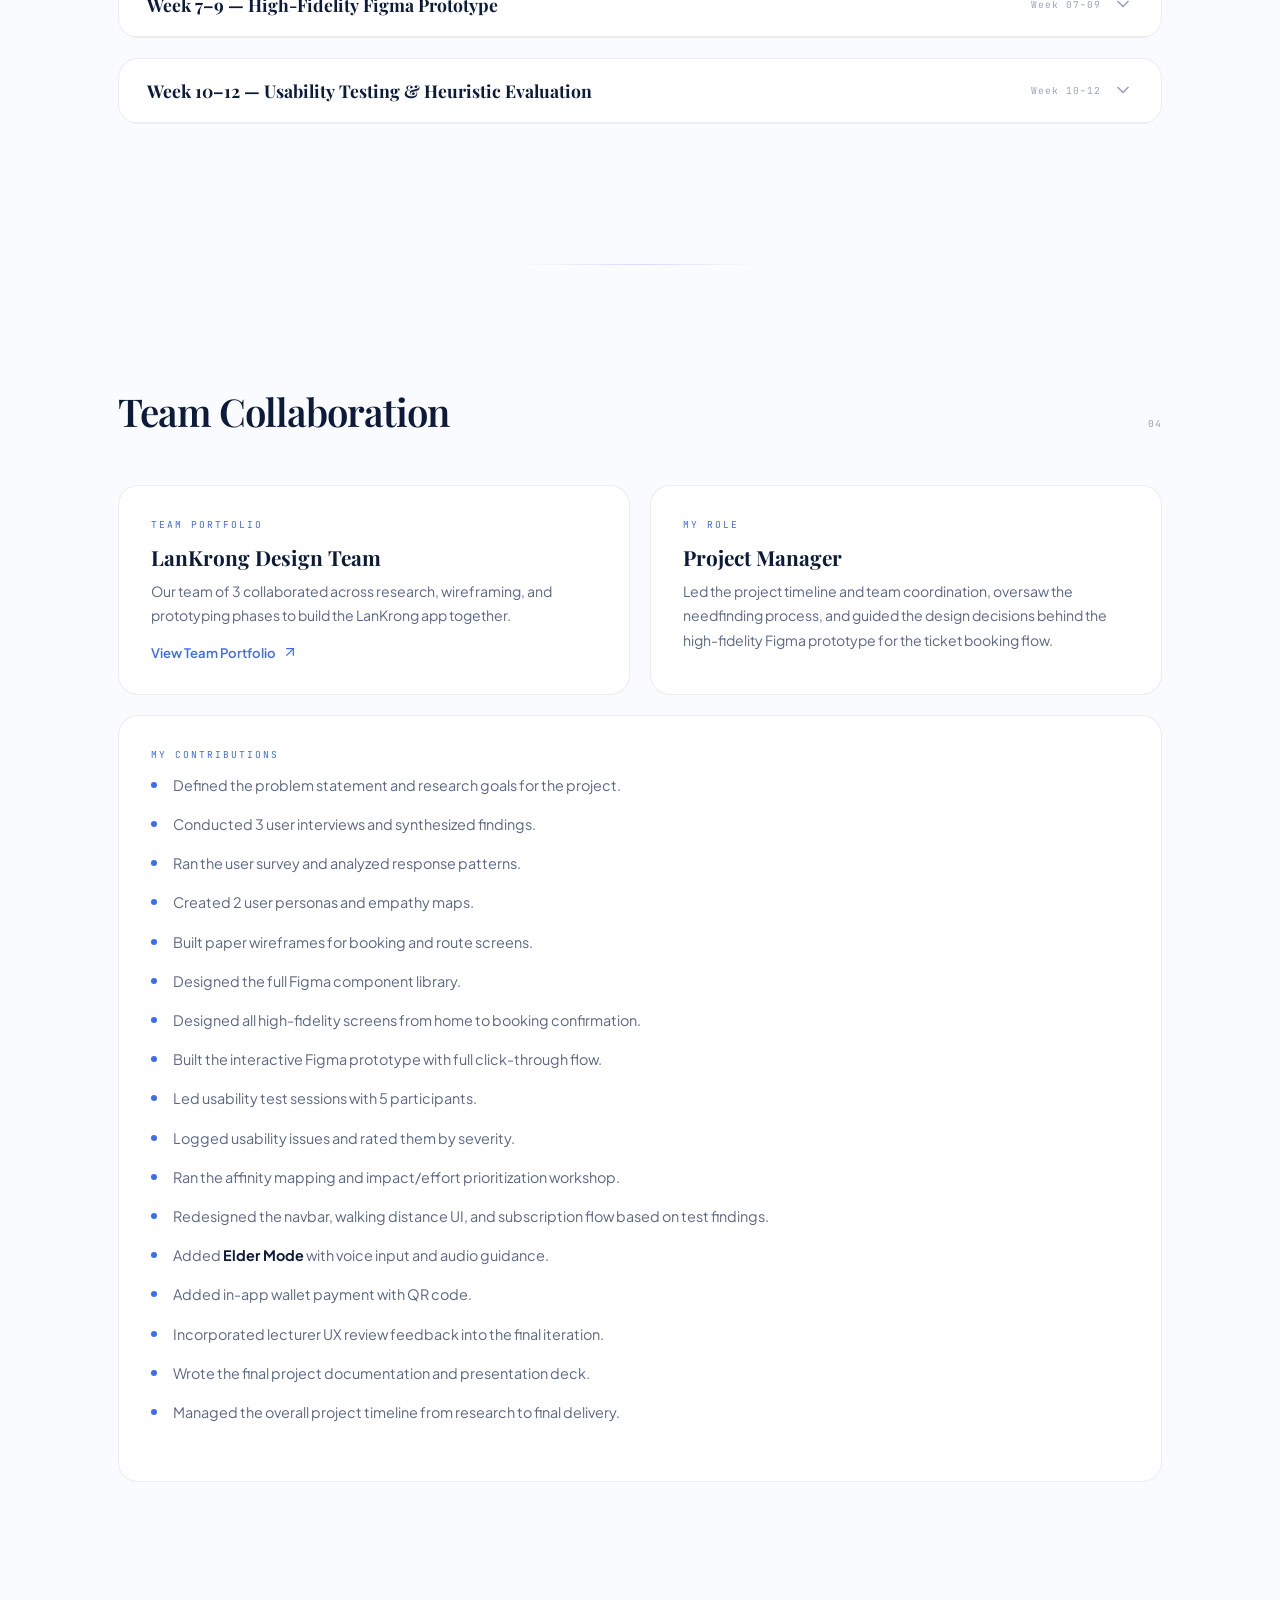
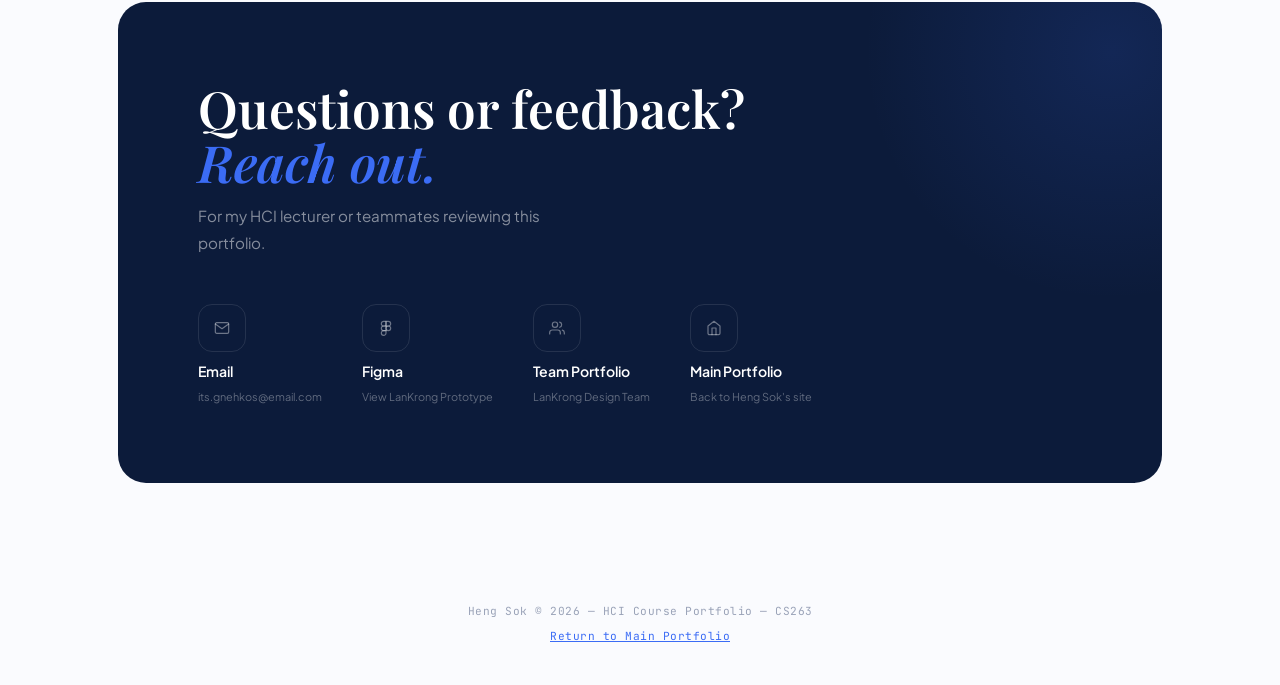
==== commit e23ac36f: "fix about me" ====
--- a/hci.html
+++ b/hci.html
@@ -43,7 +43,7 @@
             <span class="w"><span class="it-color">Heng</span></span>
             <span class="w"><span>Sok.</span></span>
           </h1>
-          <p class="hero-desc">Junior Computer Science student at Paragon International University. This is my individual HCI course portfolio documenting my design process, weekly progress, and project work for the <strong>LanKrong</strong> urban transit application.</p>
+          <p class="hero-desc">Computer Science student at Paragon International University, focused on backend development with Laravel. Hands-on experience across full-stack projects, database design, and UX/UI. This is my individual HCI course portfolio documenting my design process, weekly progress, and project work for the <strong>LanKrong</strong> urban transit application.</p>
           <div class="hci-hero-links">
             <a href="#" class="hci-link-btn hci-link-primary">
               <svg class="ic" viewBox="0 0 24 24"><path d="M14 2H6a2 2 0 00-2 2v16a2 2 0 002 2h12a2 2 0 002-2V8z"/><polyline points="14 2 14 8 20 8"/></svg>
--- a/style.css
+++ b/style.css
@@ -215,20 +215,80 @@
 
 /* RESPONSIVE */
 @media(max-width:768px){
-  body{cursor:auto}.cur,.cur-r,.orb,.orb2{display:none}
-  .wrap{padding:0 20px}.nav-inner{padding:0 20px}
+  body{cursor:auto}
+  .cur,.cur-r,.orb,.orb2{display:none}
+  .wrap{padding:0 20px}
+  .nav-inner{padding:0 20px}
   .nav-links{display:none}
+  .nav-badge{font-size:0.58rem;padding:5px 10px}
+
+  .hero{min-height:auto;padding-top:100px;padding-bottom:60px}
   .hero-grid{grid-template-columns:1fr;gap:32px}
+  .hero h1{font-size:2.4rem}
+  .hero-photo{max-width:280px;margin:0 auto}
+  .hero-btns{flex-direction:column}
+  .btn{width:100%;justify-content:center}
+  .scroll-cue{display:none}
+
+  .s-head{flex-direction:column;gap:4px;margin-bottom:32px}
+  .s-head h2{font-size:1.8rem}
+  .spacer{height:60px}
+
   .about-cols{grid-template-columns:1fr;gap:40px}
+  .goal-card{padding:24px}
+
   .edu-grid{grid-template-columns:1fr}
+
+  .hci-skill-pills{gap:6px}
+  .hci-pill{padding:7px 14px;font-size:0.72rem}
+
+  .mis-card{padding:24px;border-radius:20px}
+  .mis-title{font-size:1.6rem}
   .mis-grid{grid-template-columns:1fr}
+  .mis-links{flex-direction:column}
+  .mis-link-btn{width:100%;justify-content:center}
+
+  .proj{padding:20px;border-radius:18px}
   .proj-info{flex-direction:column;gap:20px}
   .proj-meta{min-width:auto}
-  .life-gallery{grid-template-columns:1fr 1fr}
-  .contact-section{padding:40px;border-radius:20px;margin-top:80px}
-  .contact-row{flex-direction:column;gap:20px}
-  .spacer{height:80px}
-  .s-head{flex-direction:column;gap:4px}
+  .proj-info h3{font-size:1.3rem}
+
+  .proj-hci-header{padding:24px}
+  .proj-hci-body{padding:24px}
+  .proj-hci-title{font-size:1.4rem}
+  .proj-img-grid{grid-template-columns:1fr}
+
+  .other-proj-card{padding:28px}
+  .other-proj-card h3{font-size:1.3rem}
+
+  .week-header{padding:16px 20px}
+  .week-header h4{font-size:0.92rem}
+  .week-body{padding:20px;grid-template-columns:1fr;gap:20px}
+  .week-date{display:none}
+
+  .team-grid{grid-template-columns:1fr}
+  .team-card{padding:24px}
+
+  .life-block{padding:24px;border-radius:18px}
+  .life-header h3{font-size:1.4rem}
+  .life-gallery.g3{grid-template-columns:1fr 1fr}
+  .life-gallery.g2{grid-template-columns:1fr}
+  .life-gallery.g1-v .life-img{max-width:100%}
+
+  .contact-section{padding:32px;border-radius:20px;margin-top:60px}
+  .contact-h{font-size:1.8rem}
+  .contact-row{flex-direction:column;gap:24px}
+
+  .biz-gallery{grid-template-columns:1fr 1fr}
+
+  footer{padding:40px 0 24px;font-size:0.65rem}
+}
+
+@media(max-width:480px){
+  .hero h1{font-size:2rem}
+  .life-gallery.g3{grid-template-columns:1fr}
+  .edu-card,.team-card,.proj{padding:20px}
+  .mis-title{font-size:1.4rem}
 }
 
 .lang-row{display:flex;align-items:center;justify-content:space-between;padding:20px 0;border-bottom:1px solid var(--line);transition:all 0.35s cubic-bezier(0.16,1,0.3,1)}
@@ -362,4 +422,17 @@
 .cur-r.on-dark.h{border-color:rgba(255,255,255,0.6);background:rgba(255,255,255,0.08)}
 .cur.on-dark{background:#fff}
 
-.it-color{color:var(--blue)}+.it-color{color:var(--blue)}
+
+.mis-grid{display:grid;grid-template-columns:1fr;gap:16px}
+
+.life-gallery{display:grid;gap:10px;margin-top:20px}
+.life-gallery.g1-h{grid-template-columns:1fr}
+.life-gallery.g1-h .life-img{aspect-ratio:16/9}
+.life-gallery.g1-v{grid-template-columns:1fr}
+.life-gallery.g1-v .life-img{aspect-ratio:3/4;max-width:420px}
+.life-gallery.g2{grid-template-columns:1fr 1fr}
+.life-gallery.g2 .life-img{aspect-ratio:3/4}
+.life-gallery.g3{grid-template-columns:repeat(3,1fr)}
+.life-gallery.g3 .life-img{aspect-ratio:3/4}
+.life-img{overflow:hidden}
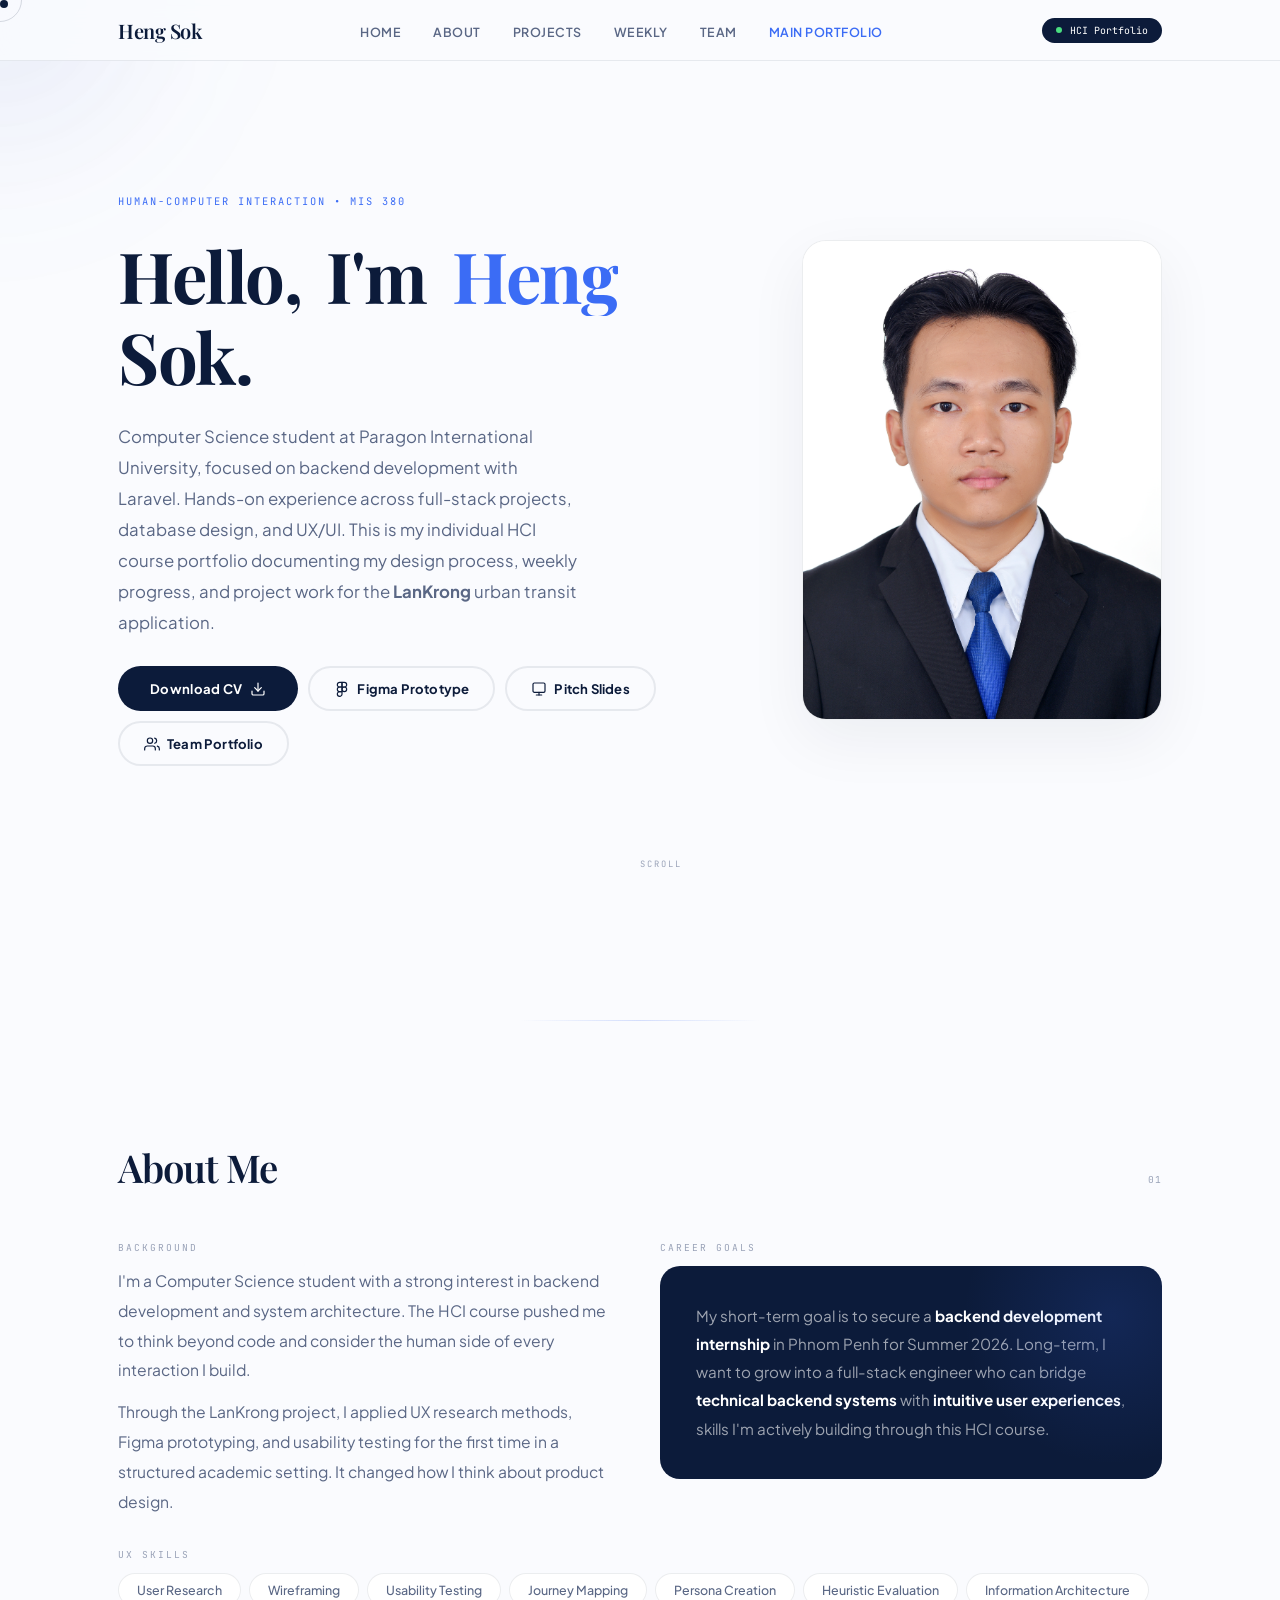
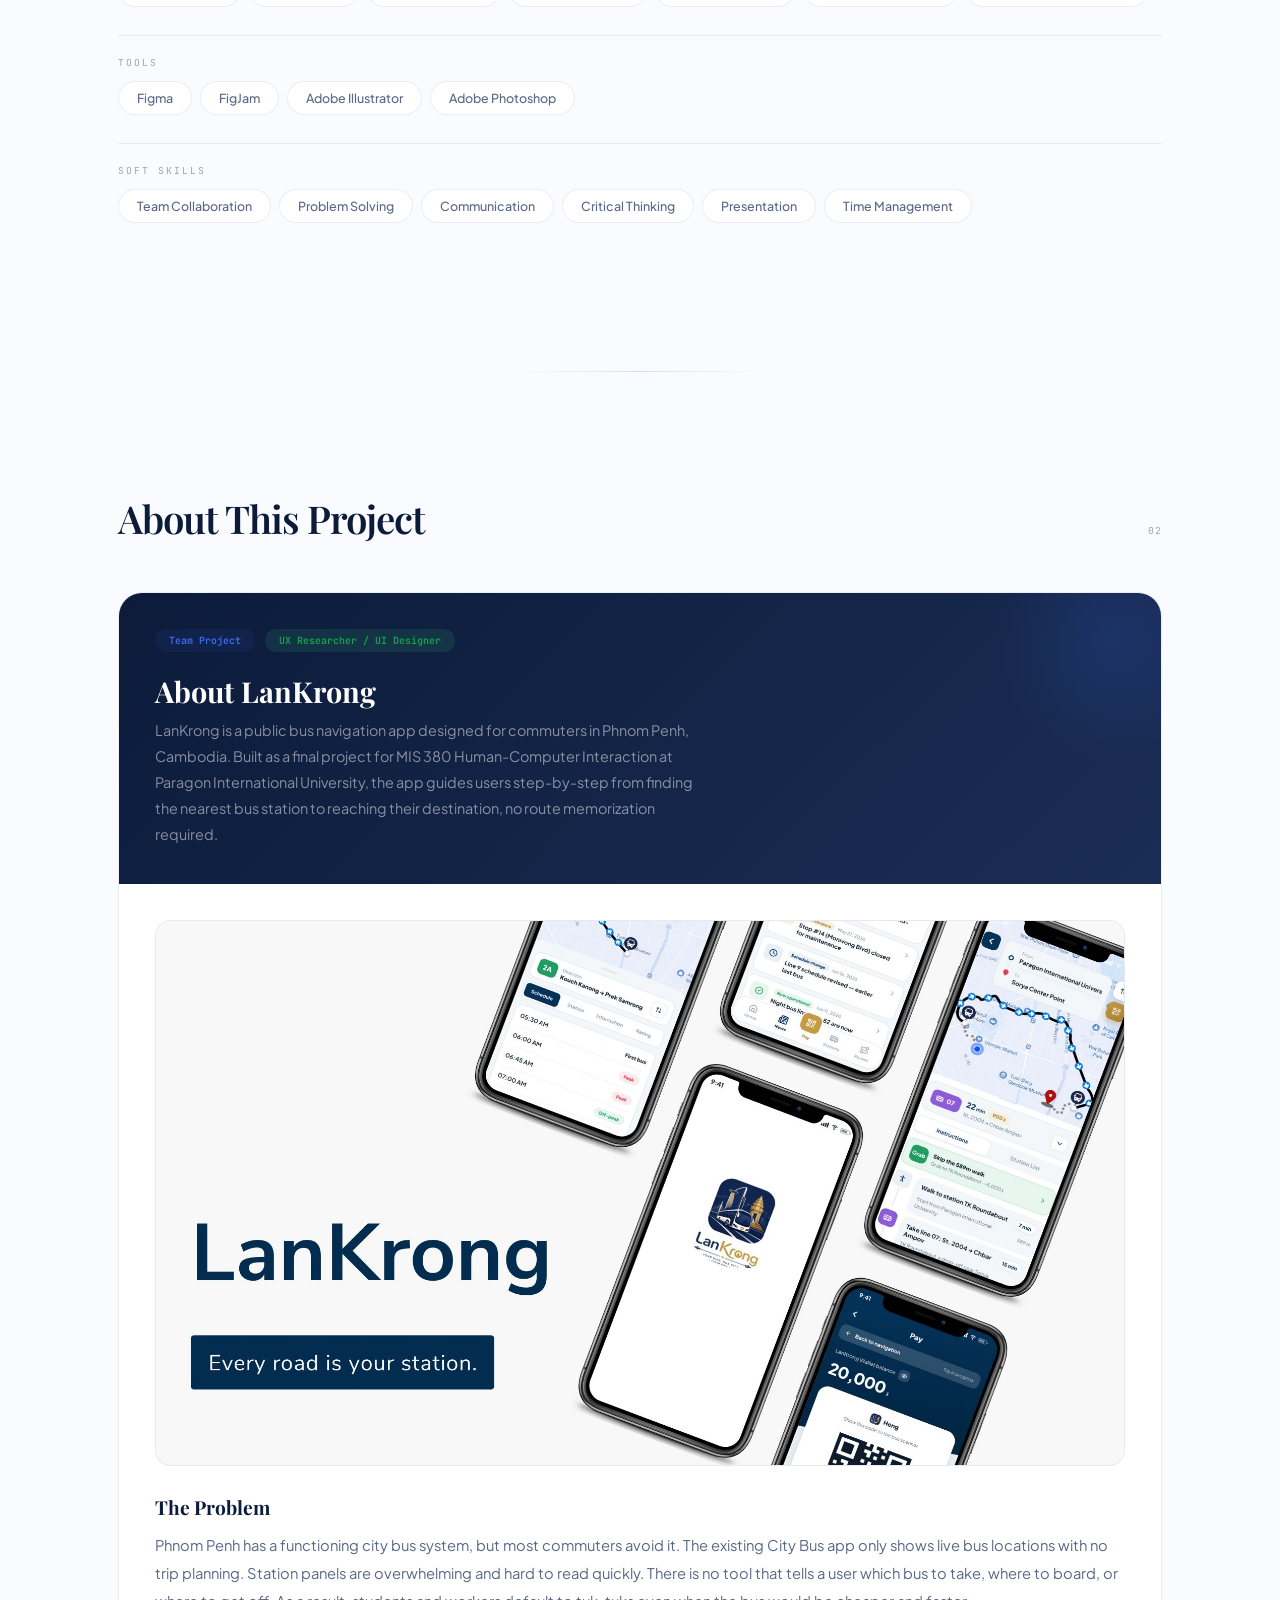
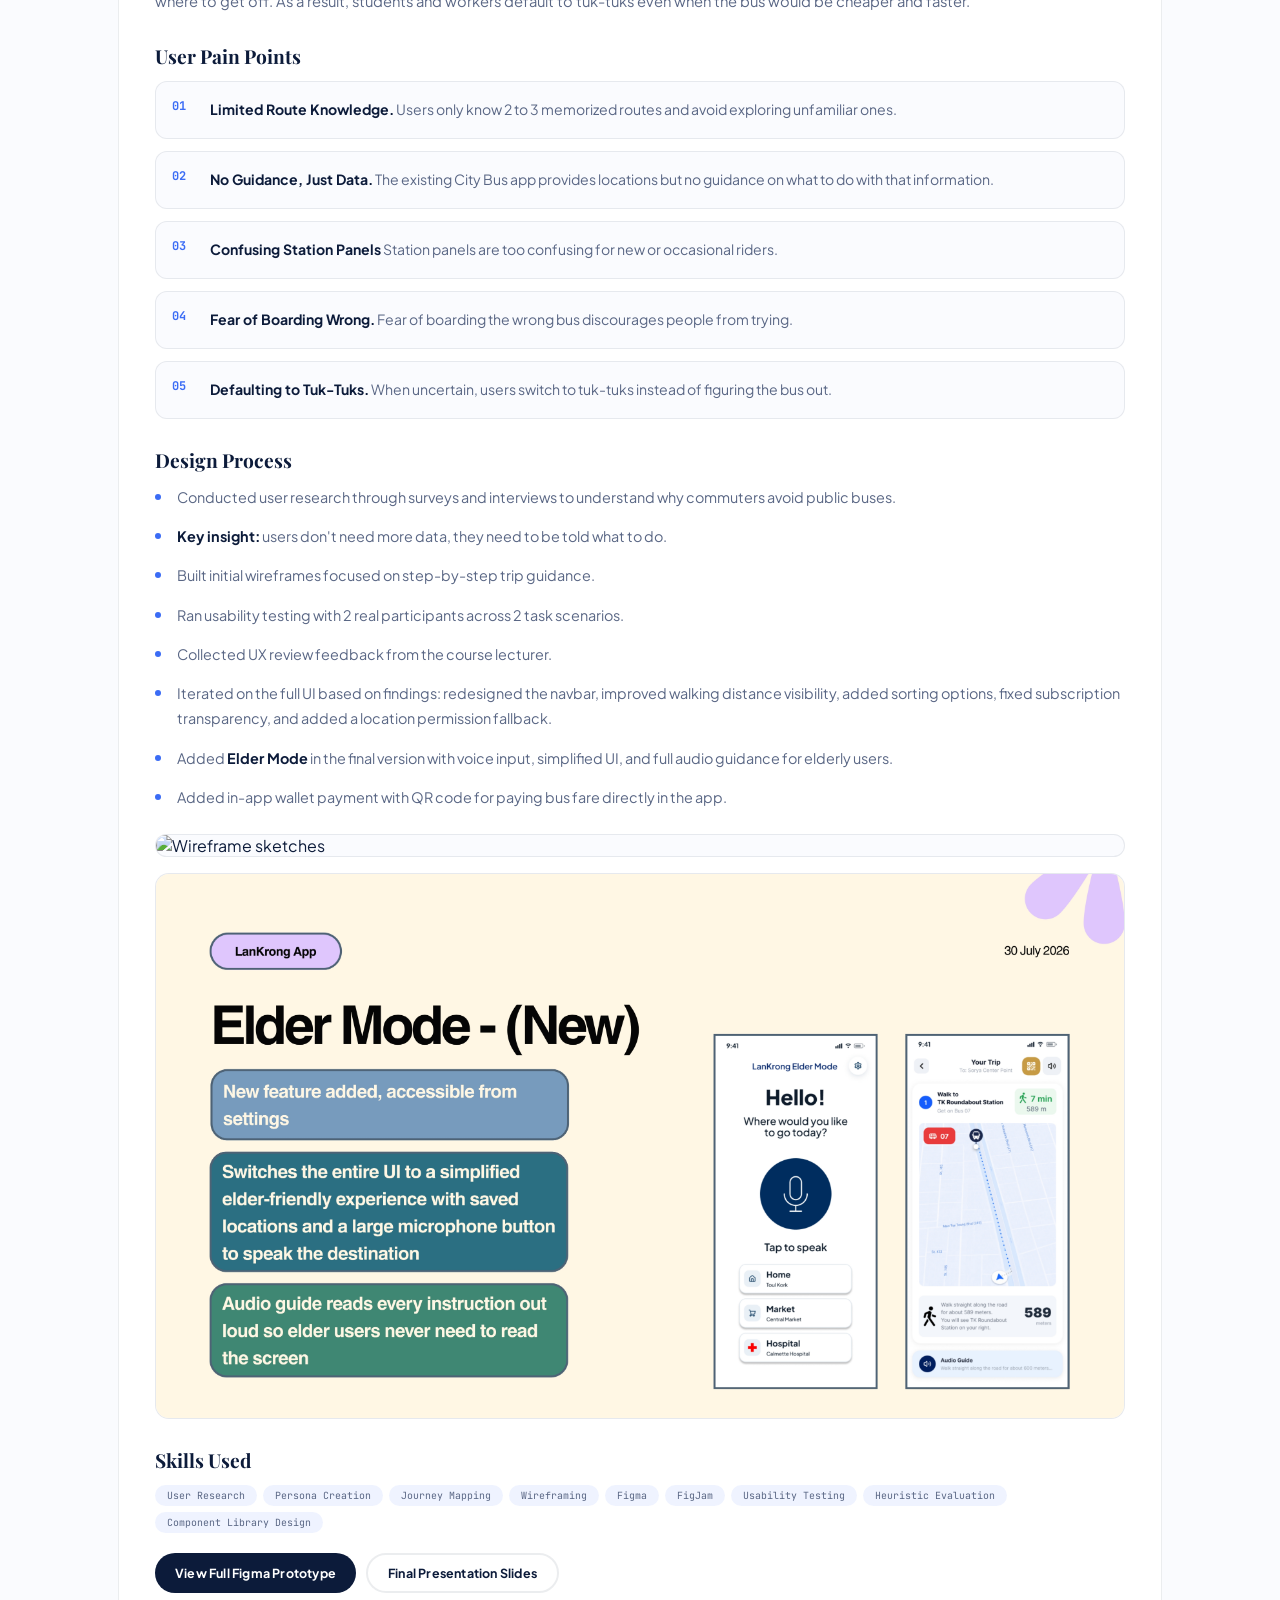
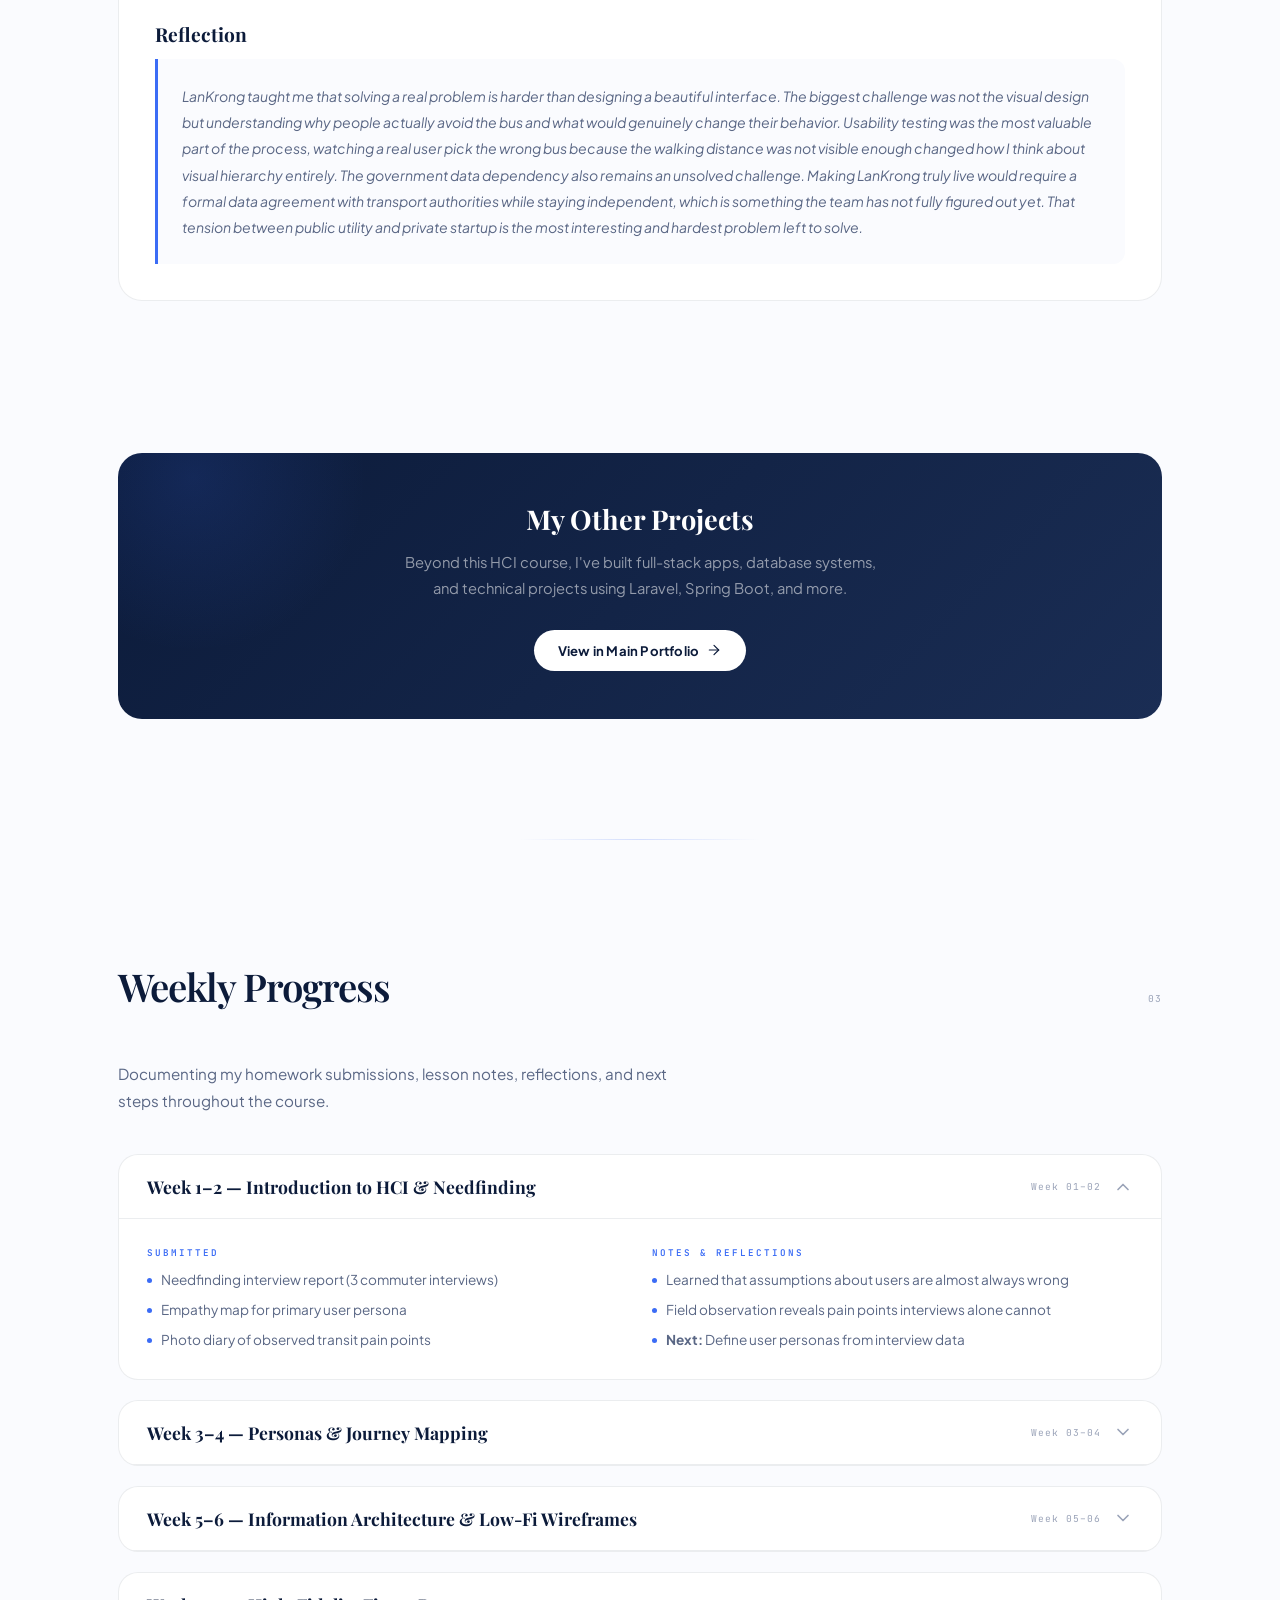
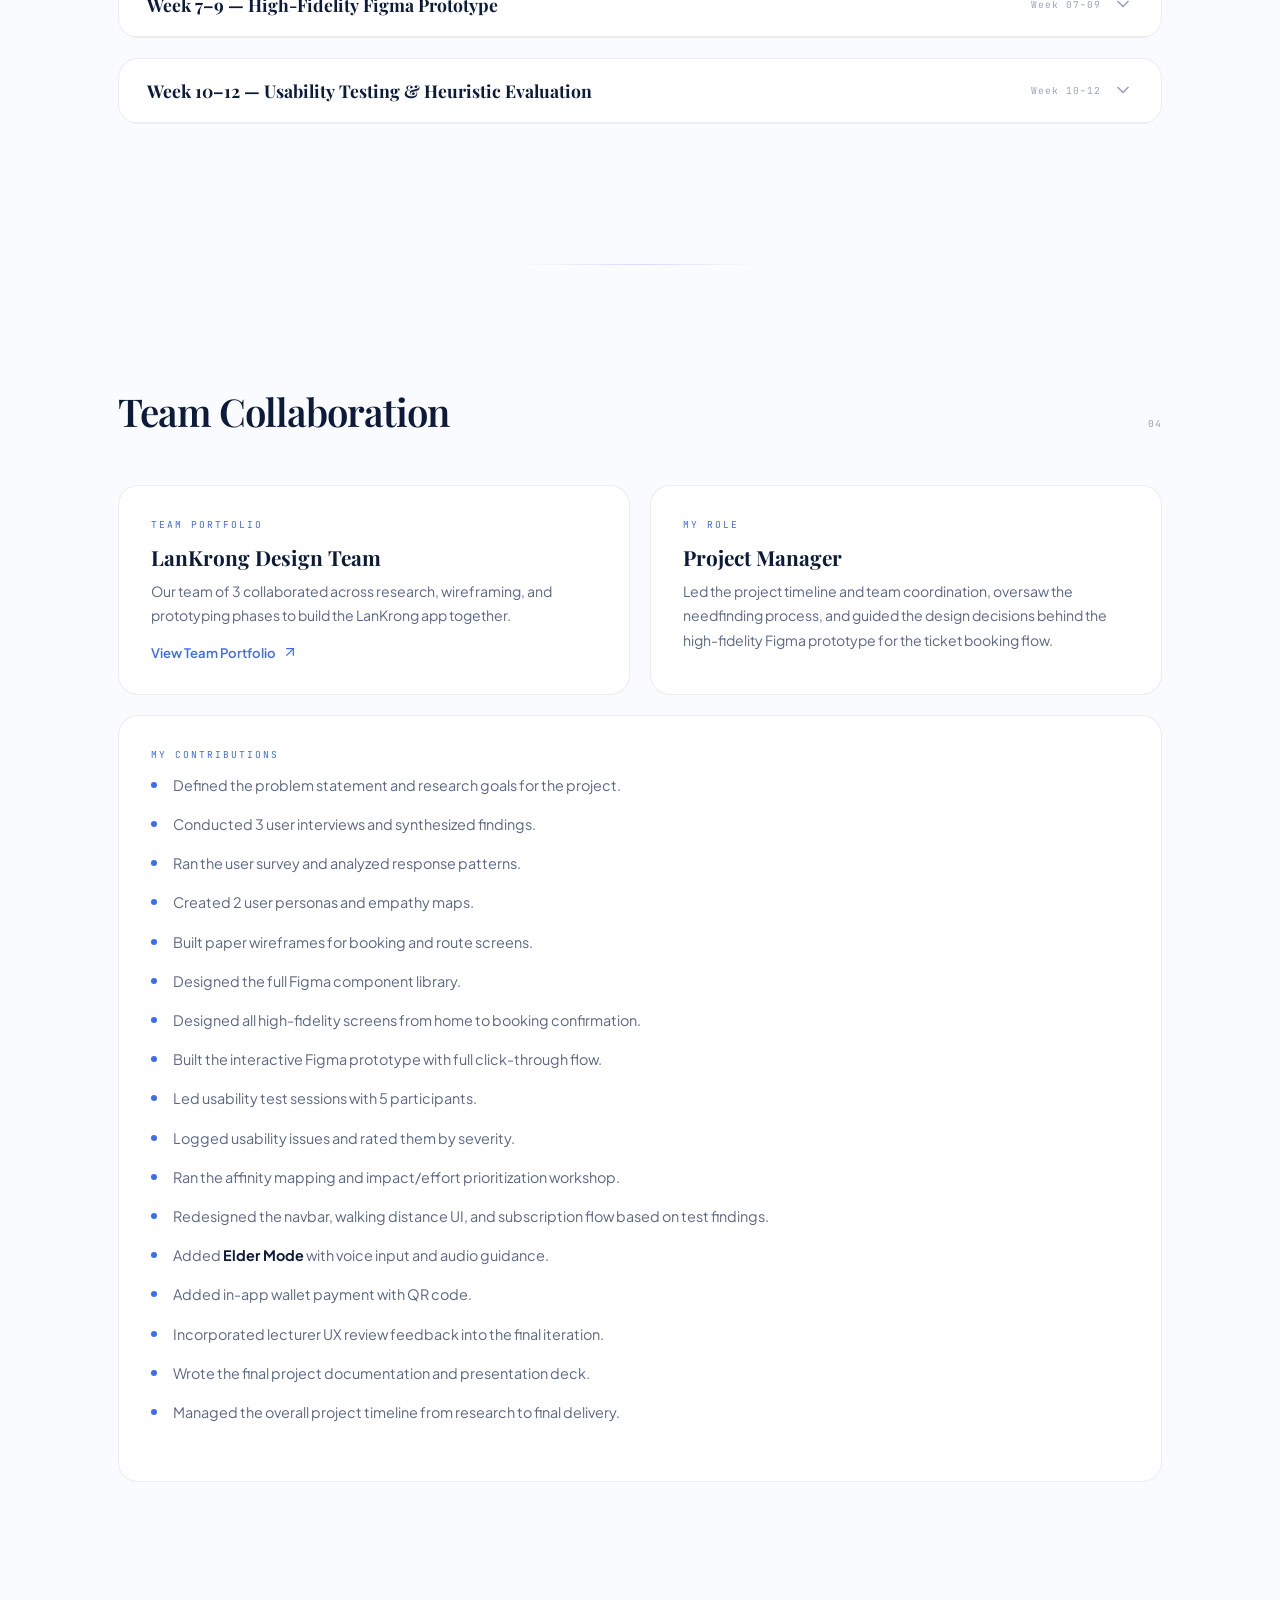
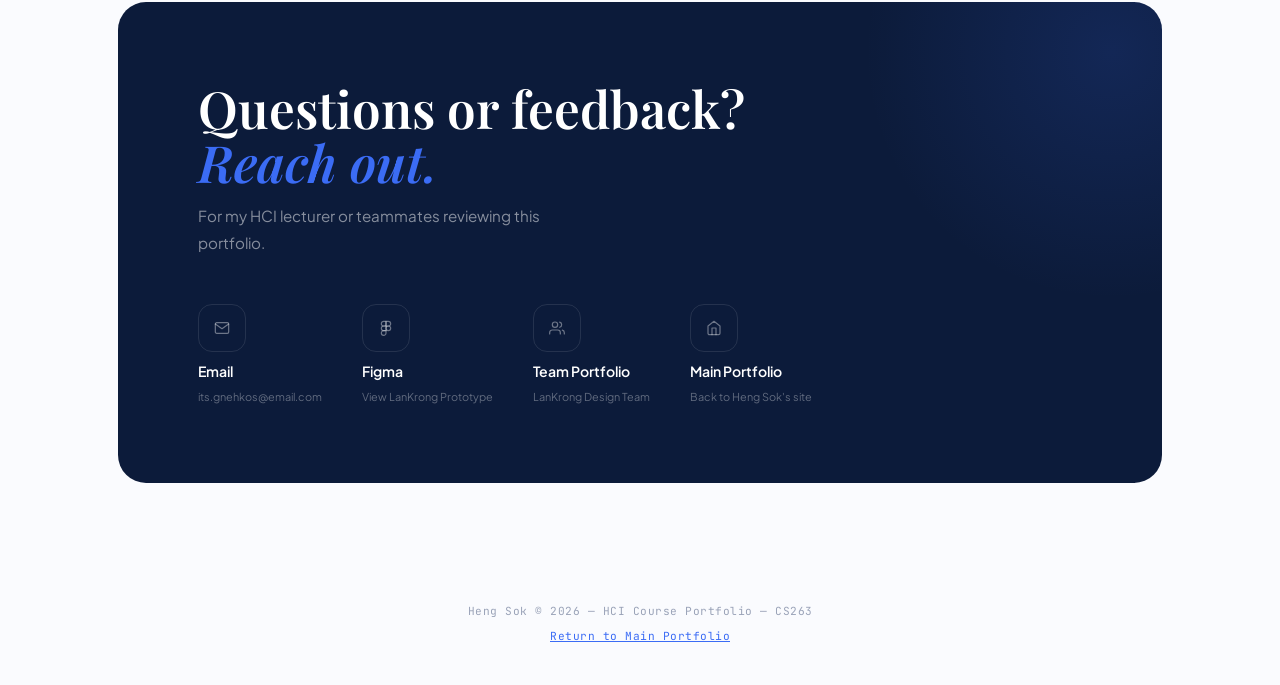
==== commit 9b443ce1: "." ====
--- a/hci.html
+++ b/hci.html
@@ -6,6 +6,7 @@
   <title>HCI Portfolio - Heng Sok</title>
   <link href="https://fonts.googleapis.com/css2?family=Plus+Jakarta+Sans:ital,wght@0,300;0,400;0,500;0,600;0,700;0,800&family=Playfair+Display:ital,wght@0,400;0,500;0,600;0,700;1,400;1,500&family=JetBrains+Mono:wght@400;500&display=swap" rel="stylesheet">
   <link rel="stylesheet" href="style.css">
+  <link rel="icon" type="image/svg+xml" href="images/favicon.svg">
 </head>
 <body>
 
@@ -45,9 +46,9 @@
           </h1>
           <p class="hero-desc">Computer Science student at Paragon International University, focused on backend development with Laravel. Hands-on experience across full-stack projects, database design, and UX/UI. This is my individual HCI course portfolio documenting my design process, weekly progress, and project work for the <strong>LanKrong</strong> urban transit application.</p>
           <div class="hci-hero-links">
-            <a href="#" class="hci-link-btn hci-link-primary">
-              <svg class="ic" viewBox="0 0 24 24"><path d="M14 2H6a2 2 0 00-2 2v16a2 2 0 002 2h12a2 2 0 002-2V8z"/><polyline points="14 2 14 8 20 8"/></svg>
+            <a href="files/heng-sok-resume.pdf" target="_blank" class="btn btn-fill">
               Download CV
+              <svg class="ic" viewBox="0 0 24 24"><path d="M21 15v4a2 2 0 01-2 2H5a2 2 0 01-2-2v-4"/><polyline points="7 10 12 15 17 10"/><line x1="12" y1="15" x2="12" y2="3"/></svg>
             </a>
             <a href="https://www.figma.com/proto/M7PWuujDWmrPYKmBRuJe3l/Official-Bus-App-Final?node-id=8051-1288" target="_blank" class="hci-link-btn hci-link-secondary">
               <svg class="ic" viewBox="0 0 24 24"><path d="M5 5.5A3.5 3.5 0 0 1 8.5 2H12v7H8.5A3.5 3.5 0 0 1 5 5.5z"/><path d="M12 2h3.5a3.5 3.5 0 1 1 0 7H12V2z"/><path d="M12 12.5a3.5 3.5 0 1 1 7 0 3.5 3.5 0 1 1-7 0z"/><path d="M5 19.5A3.5 3.5 0 0 1 8.5 16H12v3.5a3.5 3.5 0 1 1-7 0z"/><path d="M5 12.5A3.5 3.5 0 0 1 8.5 9H12v7H8.5A3.5 3.5 0 0 1 5 12.5z"/></svg>
